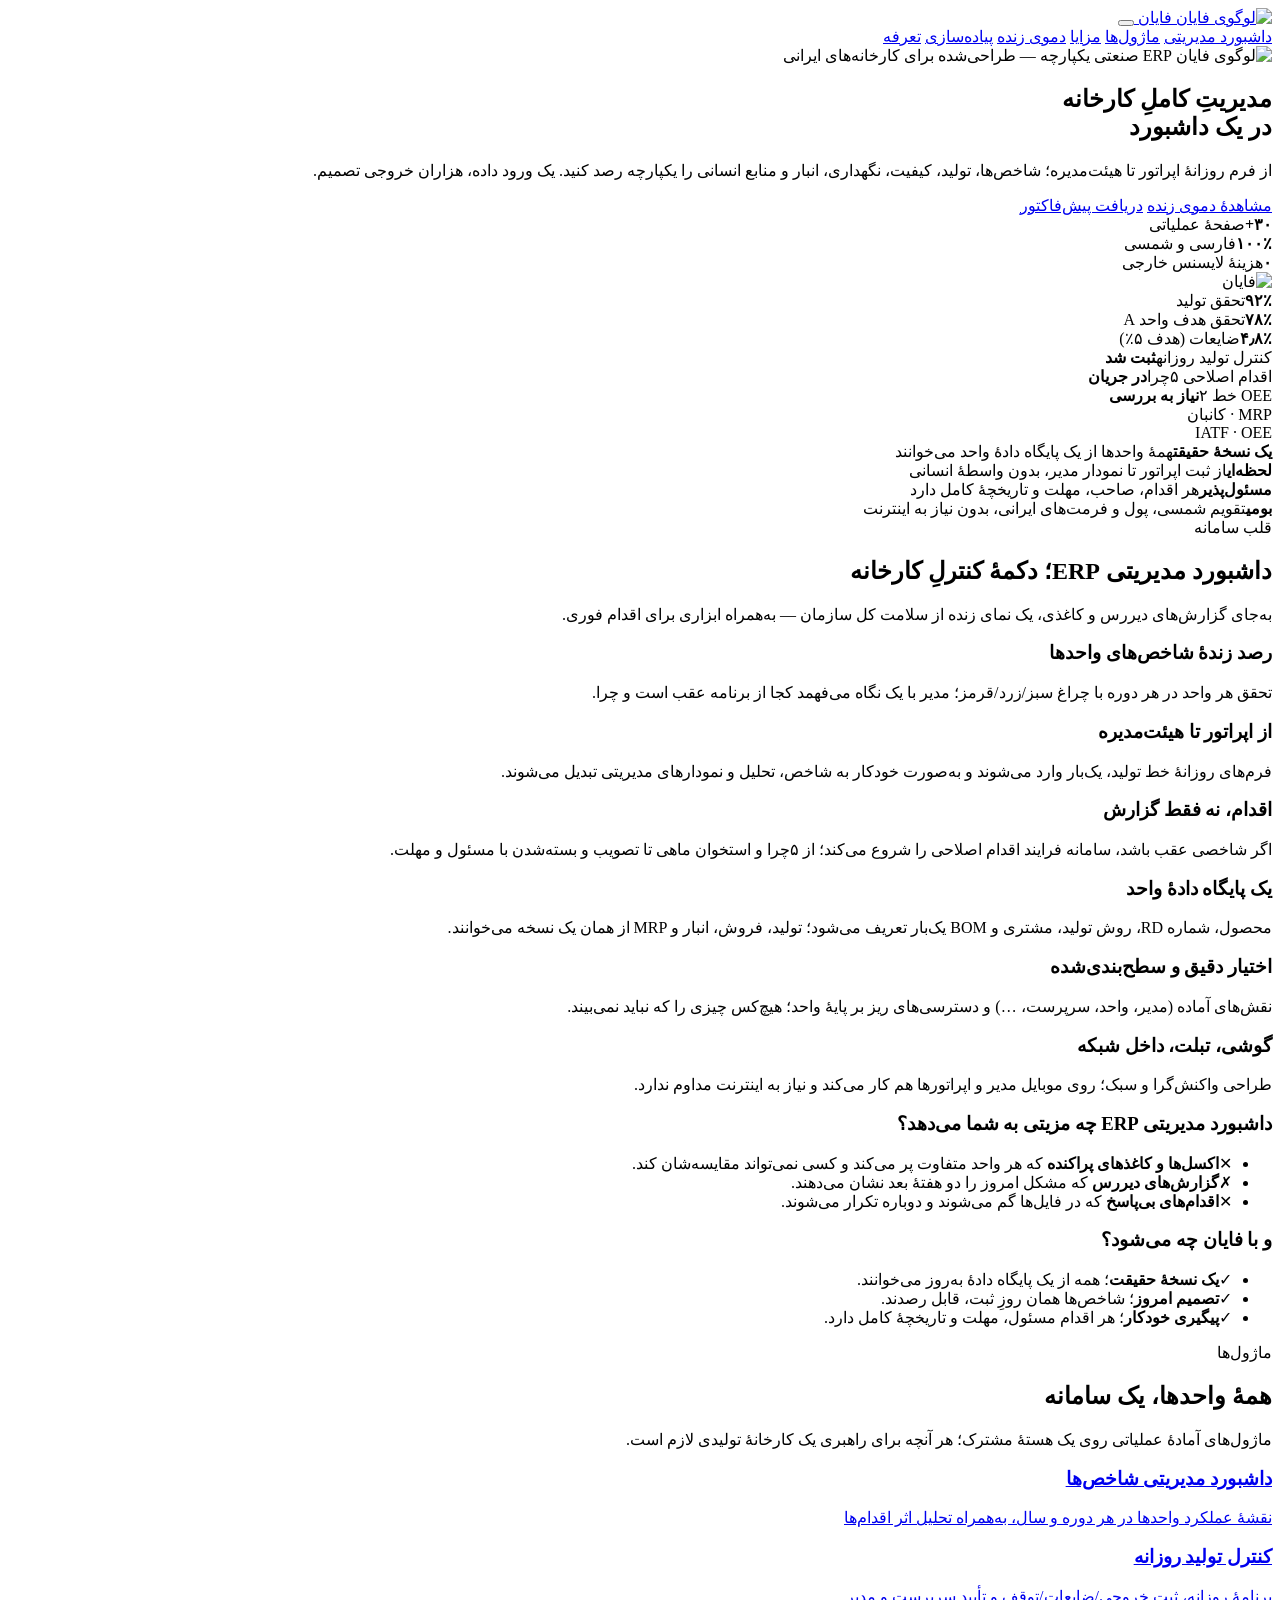
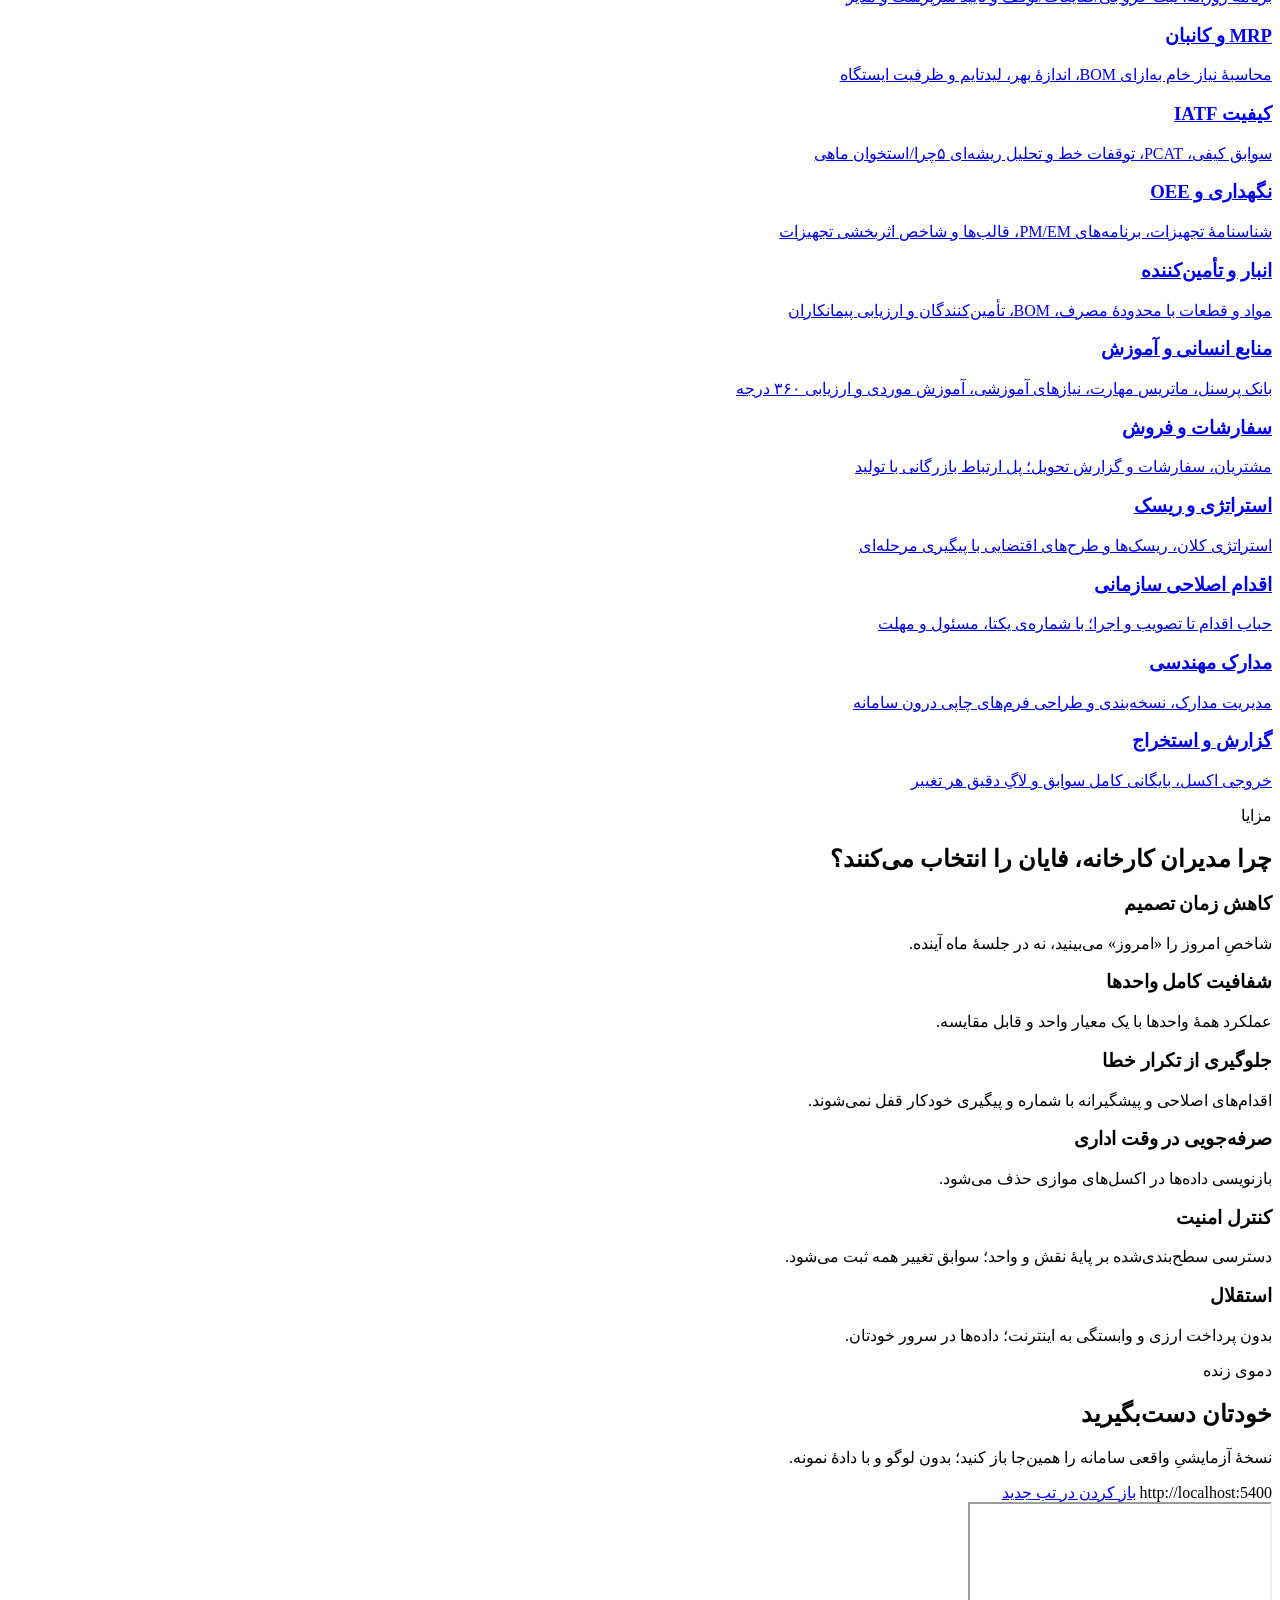
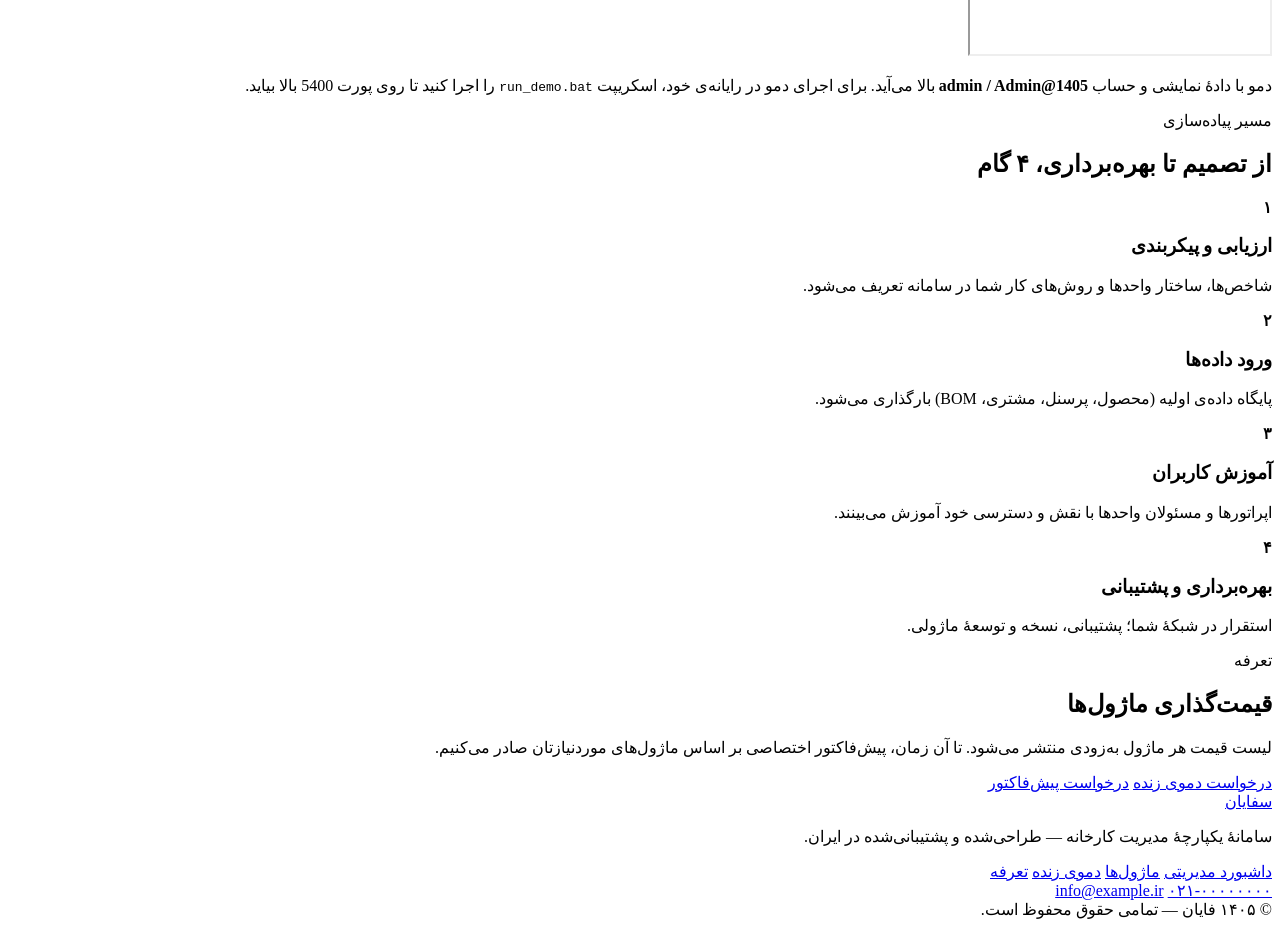
==== index.html @ 50fdbac1 "Fayan ERP marketing site" ====
<!DOCTYPE html>
<html lang="fa" dir="rtl">
<head>
<meta charset="UTF-8">
<meta name="viewport" content="width=device-width, initial-scale=1">
<title>فایان | سامانهٔ یکپارچهٔ مدیریت کارخانه (ERP صنعتی)</title>
<meta name="description" content="سامانهٔ یکپارچه راهبری کارخانه: داشبورد مدیریتی، کنترل تولید، کیفیت IATF، OEE، MRP، انبار، منابع انسانی و اقدام اصلاحی — همه در یک داشبورد.">
<meta property="og:title" content="فایان | ERP صنعتی یکپارچه">
<meta property="og:type" content="website">
<link rel="stylesheet" href="css/style.css">
<link rel="icon" type="image/png" href="logo.png">
</head>
<body>

<!-- ================= NAV ================= -->
<header class="nav" id="nav">
  <div class="container nav-inner">
    <a class="brand" href="#hero">
      <img src="logo.png" class="brand-logo" alt="لوگوی فایان">
      <span class="brand-name">فایان</span>
    </a>
    <button class="nav-burger" id="navBurger" aria-label="منو"><span></span><span></span><span></span></button>
    <nav class="nav-links" id="navLinks">
      <a href="#dashboard">داشبورد مدیریتی</a>
      <a href="#modules">ماژول‌ها</a>
      <a href="#why">مزایا</a>
      <a href="#demo">دموی زنده</a>
      <a href="#steps">پیاده‌سازی</a>
      <a href="#pricing" class="nav-cta">تعرفه</a>
    </nav>
  </div>
</header>

<!-- ================= HERO ================= -->
<section class="hero" id="hero">
  <div class="hero-bg" aria-hidden="true"></div>
  <div class="container hero-grid">
    <div class="hero-copy">
      <img src="logo.png" class="hero-logo" alt="لوگوی فایان">
      <span class="pill"><i class="dot"></i> ERP صنعتی یکپارچه — طراحی‌شده برای کارخانه‌های ایرانی</span>
      <h1>مدیریتِ کاملِ کارخانه<br>در <span class="grad">یک داشبورد</span></h1>
      <p class="hero-sub">
        از فرم روزانهٔ اپراتور تا هیئت‌مدیره؛ شاخص‌ها، تولید، کیفیت، نگهداری، انبار و
        منابع انسانی را یکپارچه رصد کنید. یک ورود داده، هزاران خروجی تصمیم.
      </p>
      <div class="hero-cta">
        <a href="#demo" class="btn btn-primary">مشاهدهٔ دموی زنده</a>
        <a href="#pricing" class="btn btn-ghost">دریافت پیش‌فاکتور</a>
      </div>
      <div class="hero-points">
        <div><b>۳۰+</b><span>صفحهٔ عملیاتی</span></div>
        <div><b>۱۰۰٪</b><span>فارسی و شمسی</span></div>
        <div><b>۰</b><span>هزینهٔ لایسنس خارجی</span></div>
      </div>
    </div>

    <div class="hero-visual" aria-hidden="true">
      <div class="mock">
        <div class="mock-top">
          <span class="mock-top"><img src="logo.png" class="mv-logo" alt="فایان"></span>
          <div class="mock-dots"><i></i><i></i><i></i></div>
        </div>
        <div class="mock-kpis">
          <div class="mk up"><b>۹۲٪</b><span>تحقق تولید</span></div>
          <div class="mk warn"><b>۷۸٪</b><span>تحقق هدف واحد A</span></div>
          <div class="mk up"><b>۴٫۸٪</b><span>ضایعات (هدف ۵٪)</span></div>
        </div>
        <div class="mock-chart">
          <div class="mc-bar h1"></div><div class="mc-bar h2"></div>
          <div class="mc-bar h3"></div><div class="mc-bar h4"></div>
          <div class="mc-bar h5"></div><div class="mc-bar h6"></div>
          <div class="mc-bar h7"></div><div class="mc-line"></div>
        </div>
        <div class="mock-rows">
          <div class="mr"><i class="st ok"></i><span>کنترل تولید روزانه</span><b>ثبت شد</b></div>
          <div class="mr"><i class="st warn"></i><span>اقدام اصلاحی ۵چرا</span><b>در جریان</b></div>
          <div class="mr"><i class="st bad"></i><span>OEE خط ۲</span><b>نیاز به بررسی</b></div>
        </div>
      </div>
      <div class="float-chip f1">MRP · کانبان</div>
      <div class="float-chip f2">IATF · OEE</div>
    </div>
  </div>
</section>

<!-- ================= STATS ================= -->
<section class="stats-band">
  <div class="container stats-grid">
    <div><b>یک نسخهٔ حقیقت</b><span>همهٔ واحدها از یک پایگاه دادهٔ واحد می‌خوانند</span></div>
    <div><b>لحظه‌ای</b><span>از ثبت اپراتور تا نمودار مدیر، بدون واسطهٔ انسانی</span></div>
    <div><b>مسئول‌پذیر</b><span>هر اقدام، صاحب، مهلت و تاریخچهٔ کامل دارد</span></div>
    <div><b>بومی</b><span>تقویم شمسی، پول و فرمت‌های ایرانی، بدون نیاز به اینترنت</span></div>
  </div>
</section>

<!-- ================= ERP DASHBOARD ================= -->
<section class="section" id="dashboard">
  <div class="container">
    <div class="sec-head">
      <span class="kicker">قلب سامانه</span>
      <h2>داشبورد مدیریتی ERP؛ <span class="grad">دکمهٔ کنترلِ کارخانه</span></h2>
      <p class="sec-sub">به‌جای گزارش‌های دیررس و کاغذی، یک نمای زنده از سلامت کل سازمان — به‌همراه ابزاری برای اقدام فوری.</p>
    </div>

    <div class="dash-features">
      <article class="dash-card">
        <div class="dash-ico i1"></div>
        <h3>رصد زندهٔ شاخص‌های واحدها</h3>
        <p>تحقق هر واحد در هر دوره با چراغ سبز/زرد/قرمز؛ مدیر با یک نگاه می‌فهمد کجا از برنامه عقب است و چرا.</p>
      </article>
      <article class="dash-card">
        <div class="dash-ico i2"></div>
        <h3>از اپراتور تا هیئت‌مدیره</h3>
        <p>فرم‌های روزانهٔ خط تولید، یک‌بار وارد می‌شوند و به‌صورت خودکار به شاخص، تحلیل و نمودارهای مدیریتی تبدیل می‌شوند.</p>
      </article>
      <article class="dash-card">
        <div class="dash-ico i3"></div>
        <h3>اقدام، نه فقط گزارش</h3>
        <p>اگر شاخصی عقب باشد، سامانه فرایند اقدام اصلاحی را شروع می‌کند؛ از ۵چرا و استخوان ماهی تا تصویب و بسته‌شدن با مسئول و مهلت.</p>
      </article>
      <article class="dash-card">
        <div class="dash-ico i4"></div>
        <h3>یک پایگاه دادهٔ واحد</h3>
        <p>محصول، شماره RD، روش تولید، مشتری و BOM یک‌بار تعریف می‌شود؛ تولید، فروش، انبار و MRP از همان یک نسخه می‌خوانند.</p>
      </article>
      <article class="dash-card">
        <div class="dash-ico i5"></div>
        <h3>اختیار دقیق و سطح‌بندی‌شده</h3>
        <p>نقش‌های آماده (مدیر، واحد، سرپرست، …) و دسترسی‌های ریز بر پایهٔ واحد؛ هیچ‌کس چیزی را که نباید نمی‌بیند.</p>
      </article>
      <article class="dash-card">
        <div class="dash-ico i6"></div>
        <h3>گوشی، تبلت، داخل شبکه</h3>
        <p>طراحی واکنش‌گرا و سبک؛ روی موبایل مدیر و اپراتورها هم کار می‌کند و نیاز به اینترنت مداوم ندارد.</p>
      </article>
    </div>

    <div class="benefit-banner">
      <div class="bb-copy">
        <h3>داشبورد مدیریتی ERP چه مزیتی به شما می‌دهد؟</h3>
        <ul>
          <li><span>✕</span><b>اکسل‌ها و کاغذهای پراکنده</b> که هر واحد متفاوت پر می‌کند و کسی نمی‌تواند مقایسه‌شان کند.</li>
          <li><span>✗</span><b>گزارش‌های دیررس</b> که مشکل امروز را دو هفتهٔ بعد نشان می‌دهند.</li>
          <li><span>✕</span><b>اقدام‌های بی‌پاسخ</b> که در فایل‌ها گم می‌شوند و دوباره تکرار می‌شوند.</li>
        </ul>
      </div>
      <div class="bb-copy">
        <h3>و با فایان چه می‌شود؟</h3>
        <ul class="good">
          <li><span>✓</span><b>یک نسخهٔ حقیقت</b>؛ همه از یک پایگاه دادهٔ به‌روز می‌خوانند.</li>
          <li><span>✓</span><b>تصمیم امروز</b>؛ شاخص‌ها همان روزِ ثبت، قابل رصدند.</li>
          <li><span>✓</span><b>پیگیری خودکار</b>؛ هر اقدام مسئول، مهلت و تاریخچهٔ کامل دارد.</li>
        </ul>
      </div>
    </div>
  </div>
</section>

<!-- ================= MODULES ================= -->
<section class="section alt" id="modules">
  <div class="container">
    <div class="sec-head">
      <span class="kicker">ماژول‌ها</span>
      <h2>همهٔ واحدها، <span class="grad">یک سامانه</span></h2>
      <p class="sec-sub">ماژول‌های آمادهٔ عملیاتی روی یک هستهٔ مشترک؛ هر آنچه برای راهبری یک کارخانهٔ تولیدی لازم است.</p>
    </div>
    <div class="modules-grid">
      <a class="mod" href="#demo"><span class="mod-i m1"></span><h3>داشبورد مدیریتی شاخص‌ها</h3><p>نقشهٔ عملکرد واحدها در هر دوره و سال، به‌همراه تحلیل اثر اقدام‌ها</p></a>
      <a class="mod" href="#demo"><span class="mod-i m2"></span><h3>کنترل تولید روزانه</h3><p>برنامهٔ روزانه، ثبت خروجی/ضایعات/توقف و تأیید سرپرست و مدیر</p></a>
      <a class="mod" href="#demo"><span class="mod-i m3"></span><h3>MRP و کانبان</h3><p>محاسبهٔ نیاز خام به‌ازای BOM، اندازهٔ بهر، لیدتایم و ظرفیت ایستگاه</p></a>
      <a class="mod" href="#demo"><span class="mod-i m4"></span><h3>کیفیت IATF</h3><p>سوابق کیفی، PCAT، توقفات خط و تحلیل ریشه‌ای ۵چرا/استخوان ماهی</p></a>
      <a class="mod" href="#demo"><span class="mod-i m5"></span><h3>نگهداری و OEE</h3><p>شناسنامهٔ تجهیزات، برنامه‌های PM/EM، قالب‌ها و شاخص اثربخشی تجهیزات</p></a>
      <a class="mod" href="#demo"><span class="mod-i m6"></span><h3>انبار و تأمین‌کننده</h3><p>مواد و قطعات با محدودهٔ مصرف، BOM، تأمین‌کنندگان و ارزیابی پیمانکاران</p></a>
      <a class="mod" href="#demo"><span class="mod-i m7"></span><h3>منابع انسانی و آموزش</h3><p>بانک پرسنل، ماتریس مهارت، نیازهای آموزشی، آموزش موردی و ارزیابی ۳۶۰ درجه</p></a>
      <a class="mod" href="#demo"><span class="mod-i m8"></span><h3>سفارشات و فروش</h3><p>مشتریان، سفارشات و گزارش تحویل؛ پل ارتباط بازرگانی با تولید</p></a>
      <a class="mod" href="#demo"><span class="mod-i m9"></span><h3>استراتژی و ریسک</h3><p>استراتژی کلان، ریسک‌ها و طرح‌های اقتضایی با پیگیری مرحله‌ای</p></a>
      <a class="mod" href="#demo"><span class="mod-i m10"></span><h3>اقدام اصلاحی سازمانی</h3><p>حباب اقدام تا تصویب و اجرا؛ با شماره‌ی یکتا، مسئول و مهلت</p></a>
      <a class="mod" href="#demo"><span class="mod-i m11"></span><h3>مدارک مهندسی</h3><p>مدیریت مدارک، نسخه‌بندی و طراحی فرم‌های چاپی درون سامانه</p></a>
      <a class="mod" href="#demo"><span class="mod-i m12"></span><h3>گزارش و استخراج</h3><p>خروجی اکسل، بایگانی کامل سوابق و لاگِ دقیق هر تغییر</p></a>
    </div>
  </div>
</section>

<!-- ================= WHY ================= -->
<section class="section" id="why">
  <div class="container">
    <div class="sec-head">
      <span class="kicker">مزایا</span>
      <h2>چرا مدیران کارخانه، <span class="grad">فایان</span> را انتخاب می‌کنند؟</h2>
    </div>
    <div class="why-grid">
      <div class="why-card"><h3>کاهش زمان تصمیم</h3><p>شاخصِ امروز را «امروز» می‌بینید، نه در جلسهٔ ماه آینده.</p></div>
      <div class="why-card"><h3>شفافیت کامل واحدها</h3><p>عملکرد همهٔ واحدها با یک معیار واحد و قابل مقایسه.</p></div>
      <div class="why-card"><h3>جلوگیری از تکرار خطا</h3><p>اقدام‌های اصلاحی و پیشگیرانه با شماره و پیگیری خودکار قفل نمی‌شوند.</p></div>
      <div class="why-card"><h3>صرفه‌جویی در وقت اداری</h3><p>بازنویسی داده‌ها در اکسل‌های موازی حذف می‌شود.</p></div>
      <div class="why-card"><h3>کنترل امنیت</h3><p>دسترسی سطح‌بندی‌شده بر پایهٔ نقش و واحد؛ سوابق تغییر همه ثبت می‌شود.</p></div>
      <div class="why-card"><h3>استقلال</h3><p>بدون پرداخت ارزی و وابستگی به اینترنت؛ داده‌ها در سرور خودتان.</p></div>
    </div>
  </div>
</section>

<!-- ================= LIVE DEMO ================= -->
<section class="section alt demo-sec" id="demo">
  <div class="container">
    <div class="sec-head">
      <span class="kicker">دموی زنده</span>
      <h2>خودتان <span class="grad">دست‌بگیرید</span></h2>
      <p class="sec-sub">نسخهٔ آزمایشیِ واقعی سامانه را همین‌جا باز کنید؛ بدون لوگو و با دادهٔ نمونه.</p>
    </div>
    <div class="demo-frame">
      <div class="demo-bar">
        <i></i><i></i><i></i>
        <span class="demo-url" id="demoUrl">http://localhost:5400</span>
        <a class="btn btn-primary btn-sm" href="#demo" id="demoOpen" target="_blank" rel="noopener">باز کردن در تب جدید</a>
      </div>
      <iframe id="demoIframe" src="" title="دموی زنده فایان"></iframe>
    </div>
    <div class="demo-unavailable" id="demoUnavailable" hidden>
      <div class="du-card">
        <strong>دموی زنده در نسخهٔ عمومی سایت</strong>
        <p>نسخهٔ آزمایشیِ سامانه را به‌صورت حضوری یا با درخواست پیوسته ارائه می‌دهیم.</p>
        <a class="btn btn-primary" href="mailto:info@example.ir?subject=درخواست دموی زنده فایان ERP">درخواست نسخهٔ آزمایشی</a>
      </div>
    </div>
    <div class="demo-note" id="demoNote">
      <p>دمو با دادهٔ نمایشی و حساب <b>admin / Admin@1405</b> بالا می‌آید. برای اجرای دمو در رایانه‌ی خود،
      اسکریپت <code>run_demo.bat</code> را اجرا کنید تا روی پورت 5400 بالا بیاید.</p>
    </div>
  </div>
</section>

<!-- ================= STEPS ================= -->
<section class="section" id="steps">
  <div class="container">
    <div class="sec-head">
      <span class="kicker">مسیر پیاده‌سازی</span>
      <h2>از تصمیم تا بهره‌برداری، <span class="grad">۴ گام</span></h2>
    </div>
    <div class="steps-grid">
      <div class="step"><b>۱</b><h3>ارزیابی و پیکربندی</h3><p>شاخص‌ها، ساختار واحدها و روش‌های کار شما در سامانه تعریف می‌شود.</p></div>
      <div class="step"><b>۲</b><h3>ورود داده‌ها</h3><p>پایگاه داده‌ی اولیه (محصول، پرسنل، مشتری، BOM) بارگذاری می‌شود.</p></div>
      <div class="step"><b>۳</b><h3>آموزش کاربران</h3><p>اپراتورها و مسئولان واحدها با نقش و دسترسی خود آموزش می‌بینند.</p></div>
      <div class="step"><b>۴</b><h3>بهره‌برداری و پشتیبانی</h3><p>استقرار در شبکهٔ شما؛ پشتیبانی، نسخه و توسعهٔ ماژولی.</p></div>
    </div>
  </div>
</section>

<!-- ================= PRICING TEASER ================= -->
<section class="section alt pricing-sec" id="pricing">
  <div class="container pricing-card">
    <span class="pill">تعرفه</span>
    <h2>قیمت‌گذاری ماژول‌ها</h2>
    <p>لیست قیمت هر ماژول به‌زودی منتشر می‌شود. تا آن زمان، پیش‌فاکتور اختصاصی بر اساس ماژول‌های موردنیازتان صادر می‌کنیم.</p>
    <div class="price-btn-row">
      <a class="btn btn-primary" href="#demo">درخواست دموی زنده</a>
      <a class="btn btn-ghost" href="mailto:info@example.ir?subject=پیش‌فاکتور فایان ERP">درخواست پیش‌فاکتور</a>
    </div>
  </div>
</section>

<!-- ================= FOOTER ================= -->
<footer class="footer">
  <div class="container footer-inner">
    <div>
      <a class="brand" href="#hero"><span class="brand-mark">س</span><span class="brand-name">فایان</span></a>
      <p class="footer-sub">سامانهٔ یکپارچهٔ مدیریت کارخانه — طراحی‌شده و پشتیبانی‌شده در ایران.</p>
    </div>
    <div class="footer-links">
      <a href="#dashboard">داشبورد مدیریتی</a>
      <a href="#modules">ماژول‌ها</a>
      <a href="#demo">دموی زنده</a>
      <a href="#pricing">تعرفه</a>
    </div>
    <div class="footer-links">
      <a href="mailto:info@example.ir">info@example.ir</a>
      <a href="tel:+982100000000">۰۲۱-۰۰۰۰۰۰۰۰</a>
    </div>
  </div>
  <div class="container footer-bar">© ۱۴۰۵ فایان — تمامی حقوق محفوظ است.</div>
</footer>

<script src="js/main.js"></script>
</body>
</html>
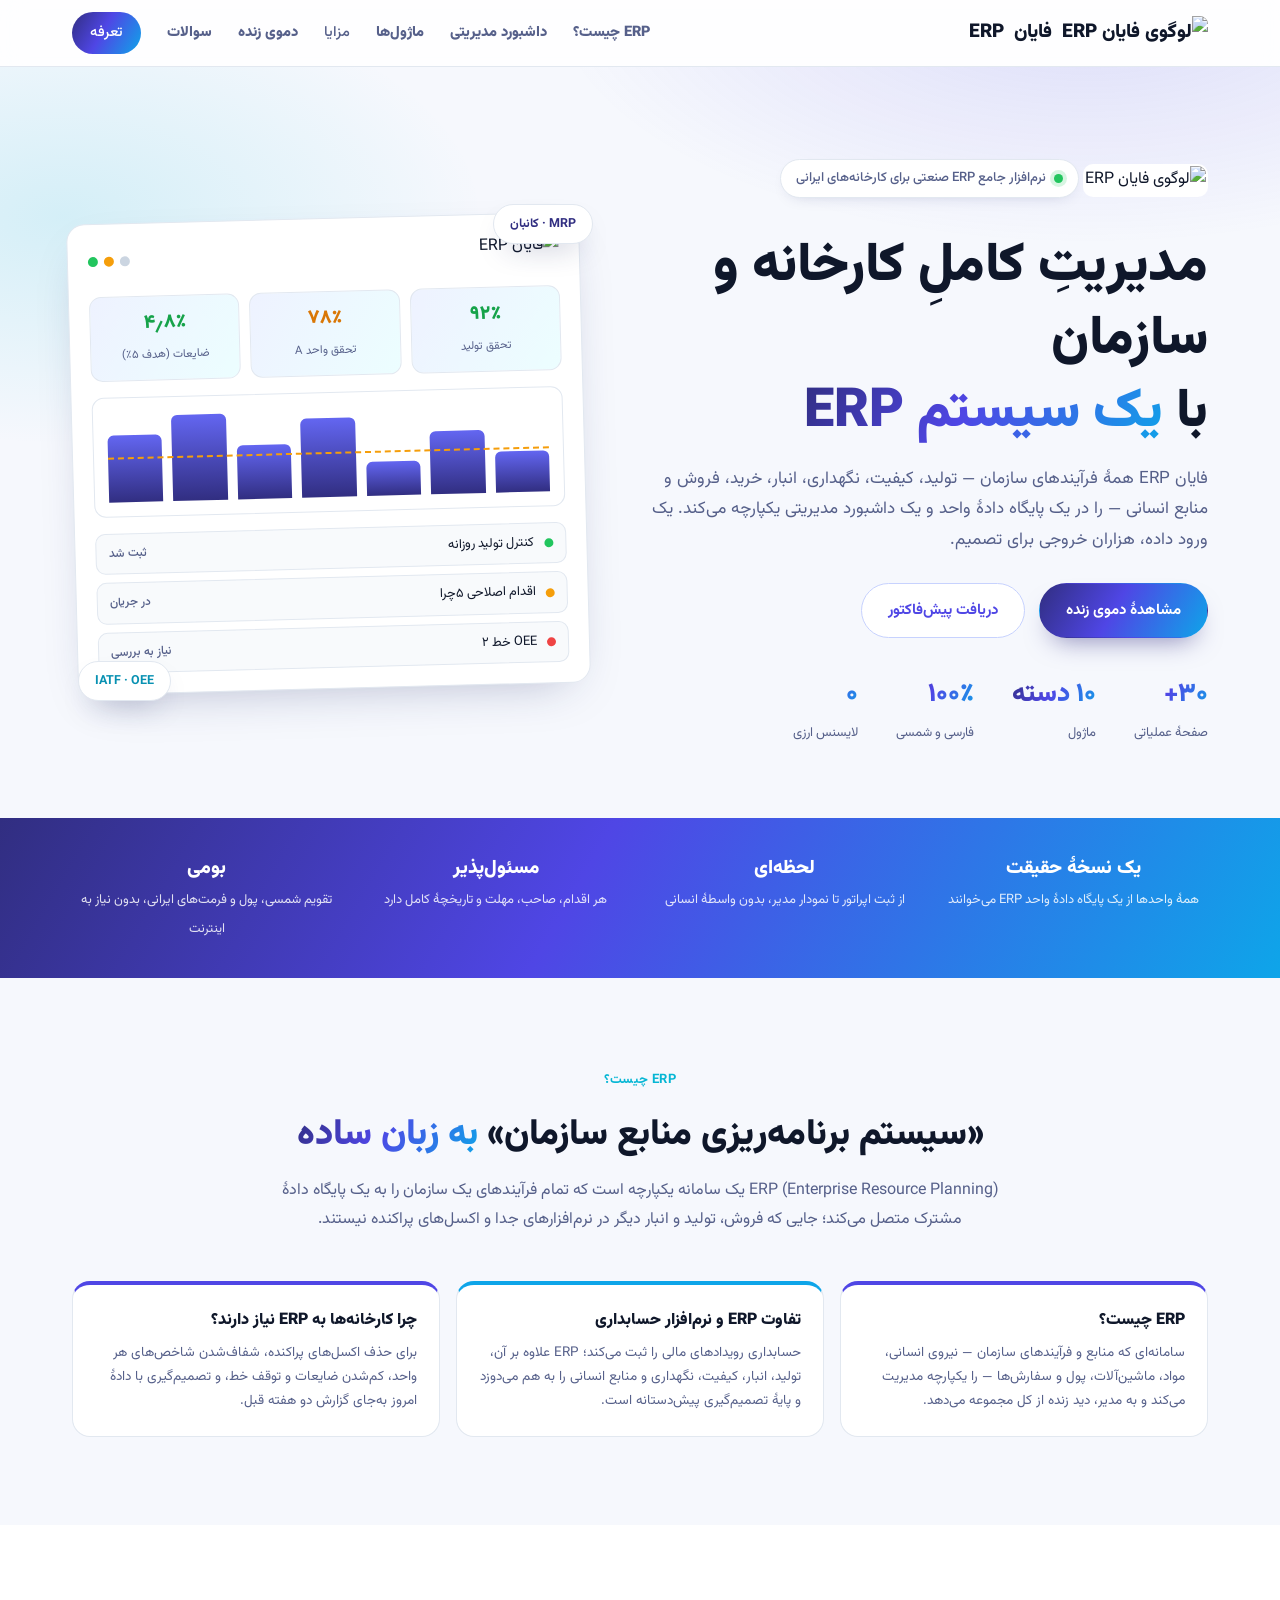
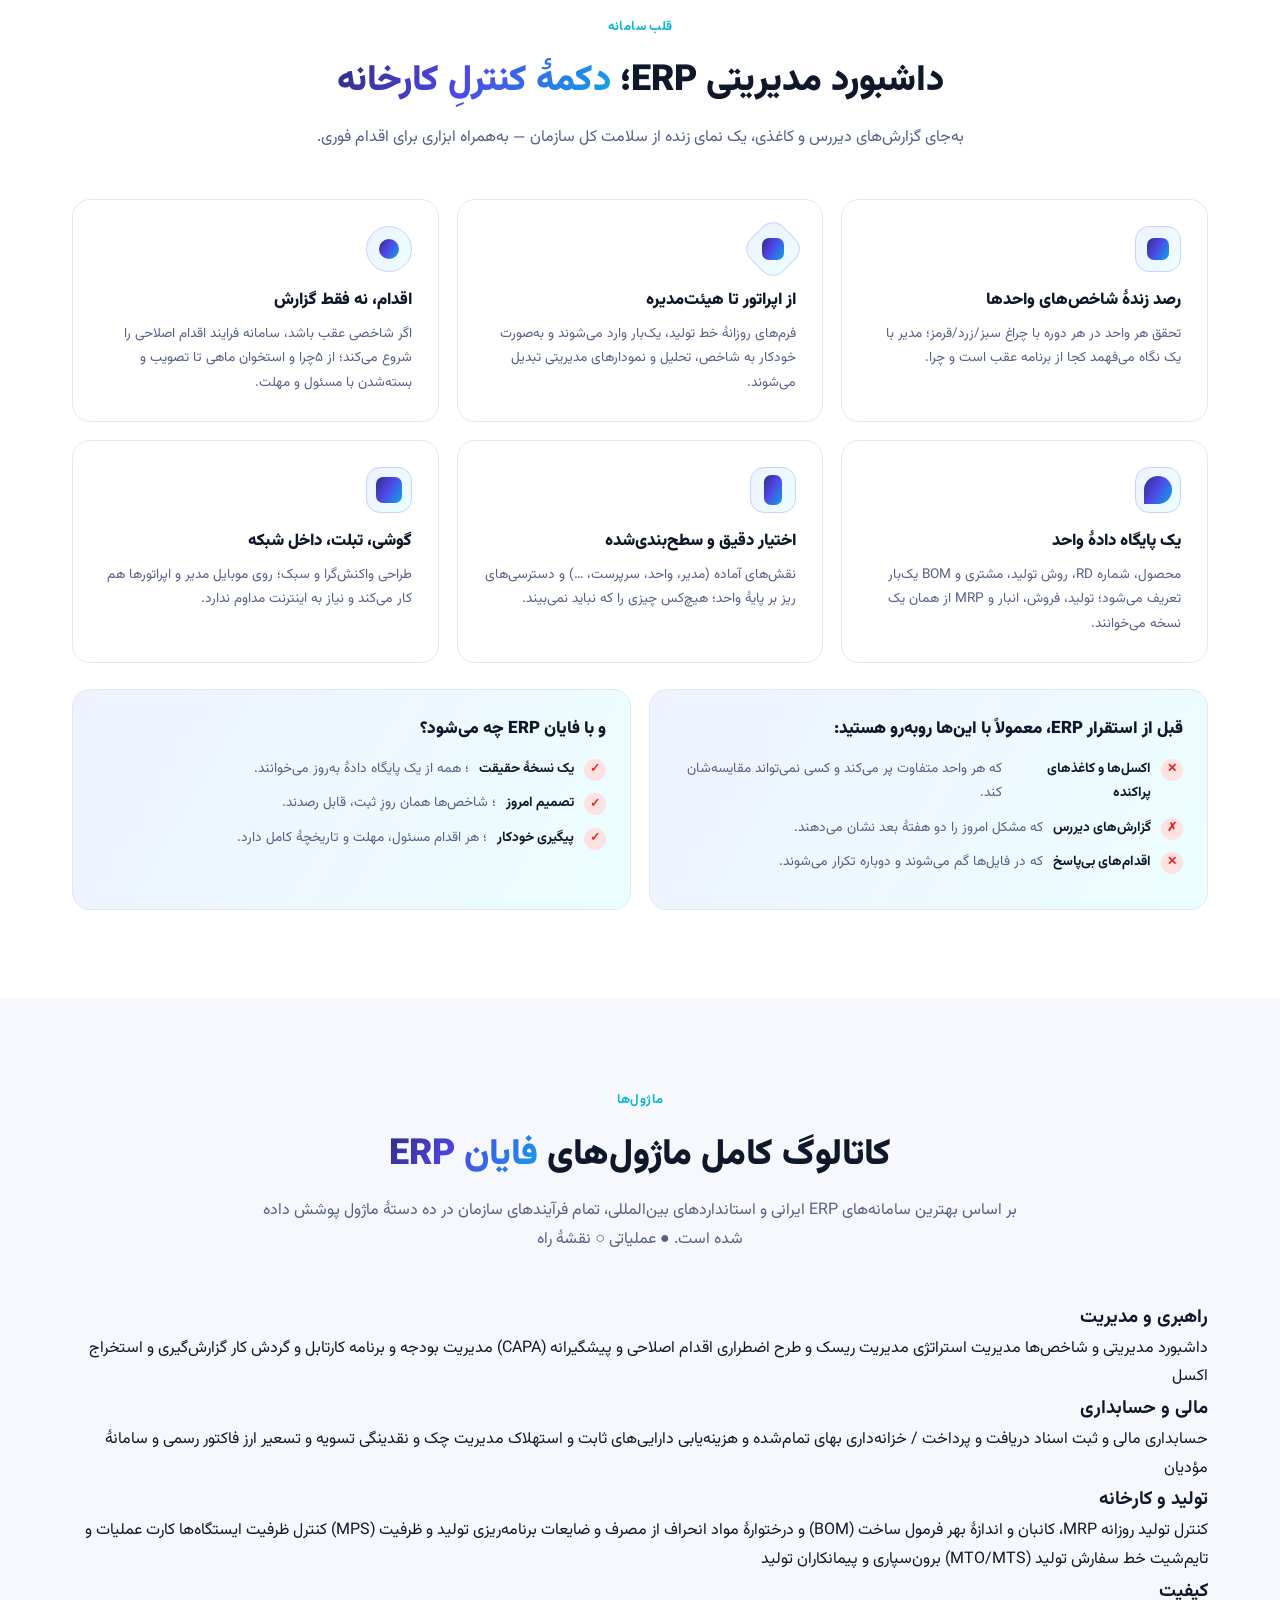
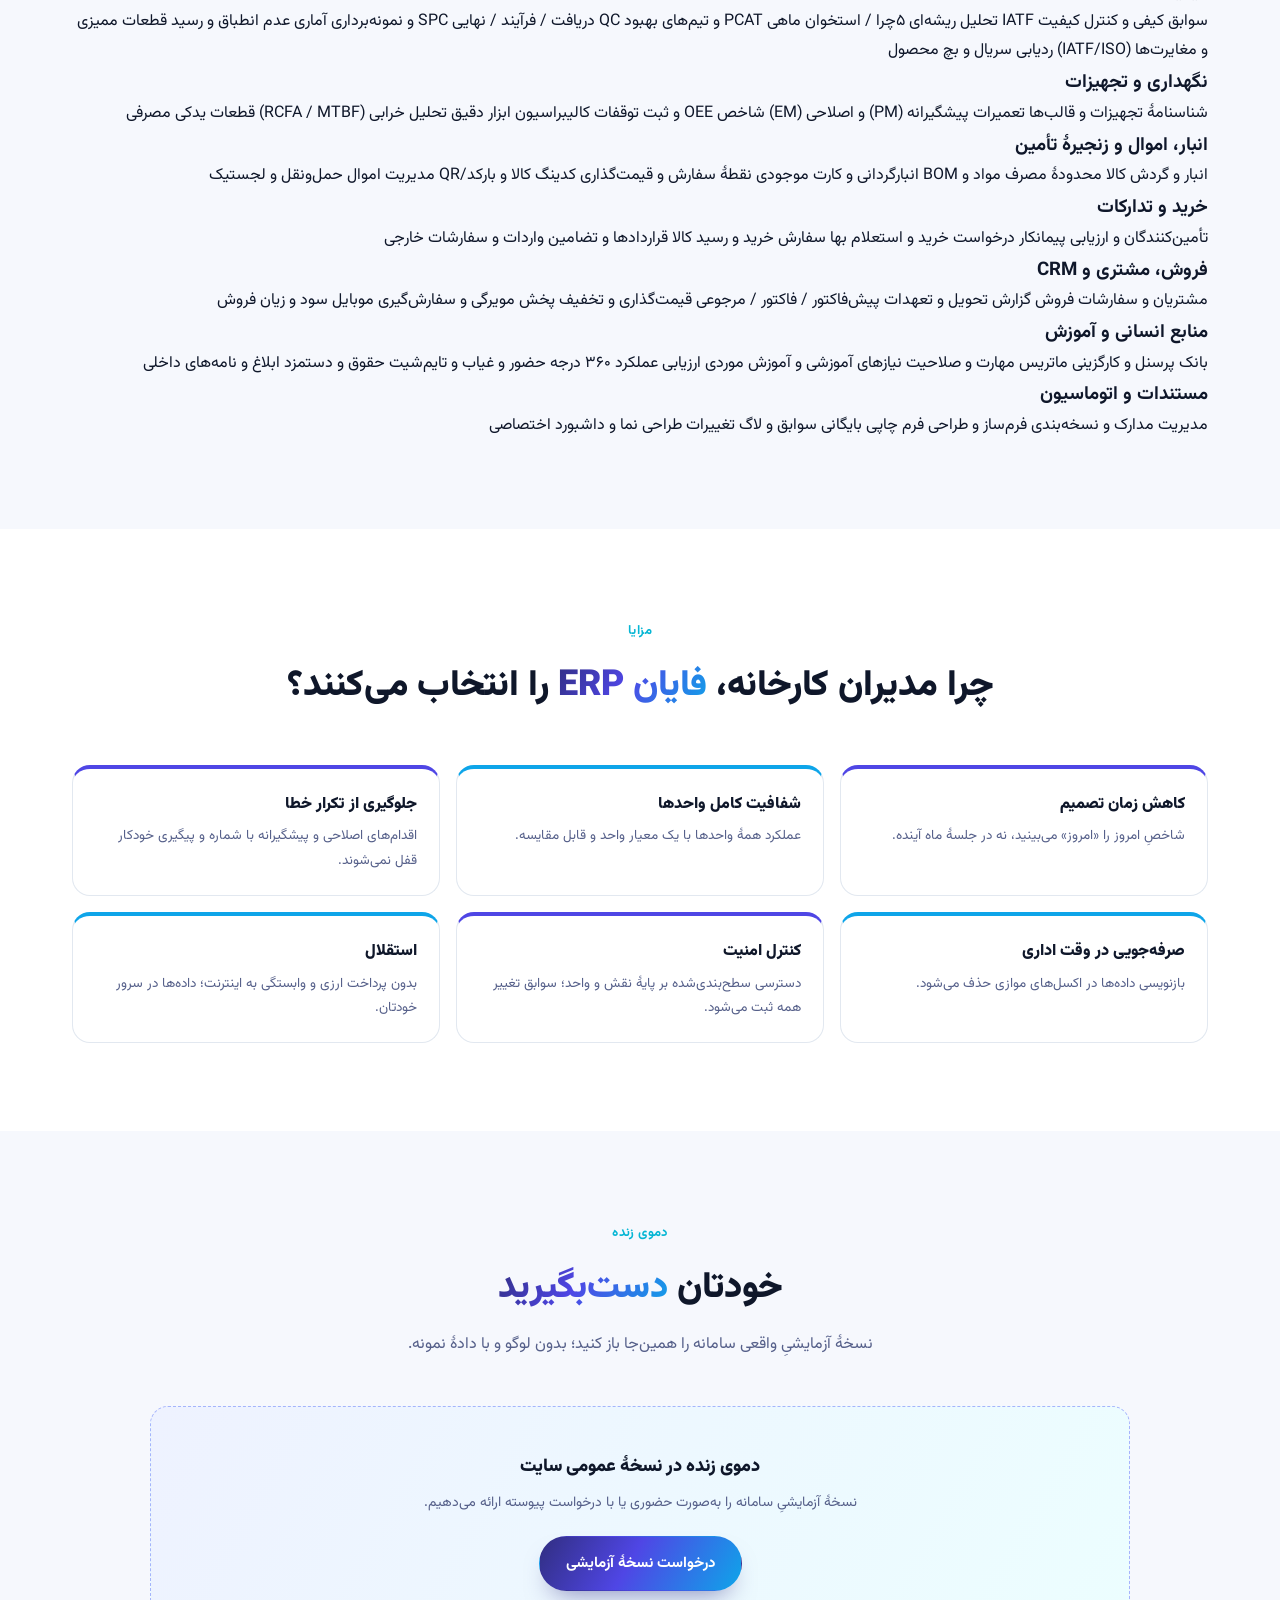
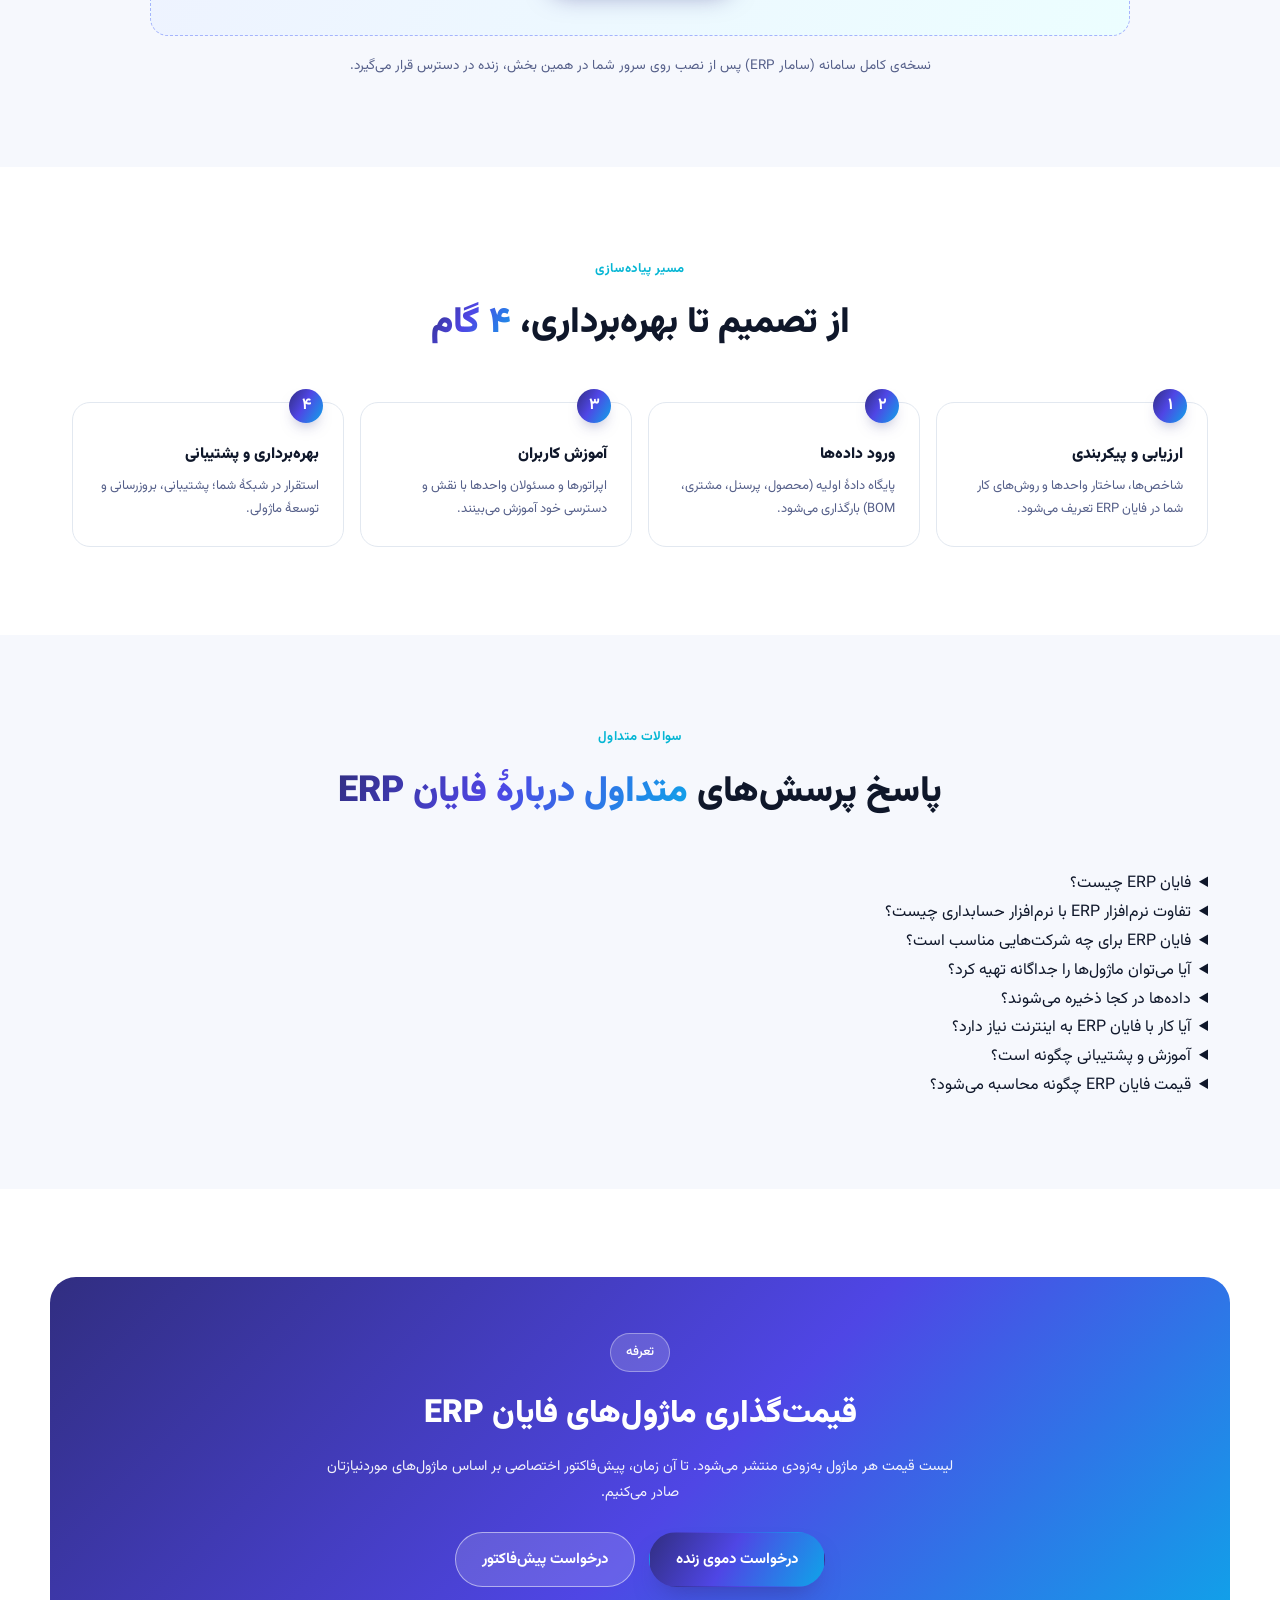
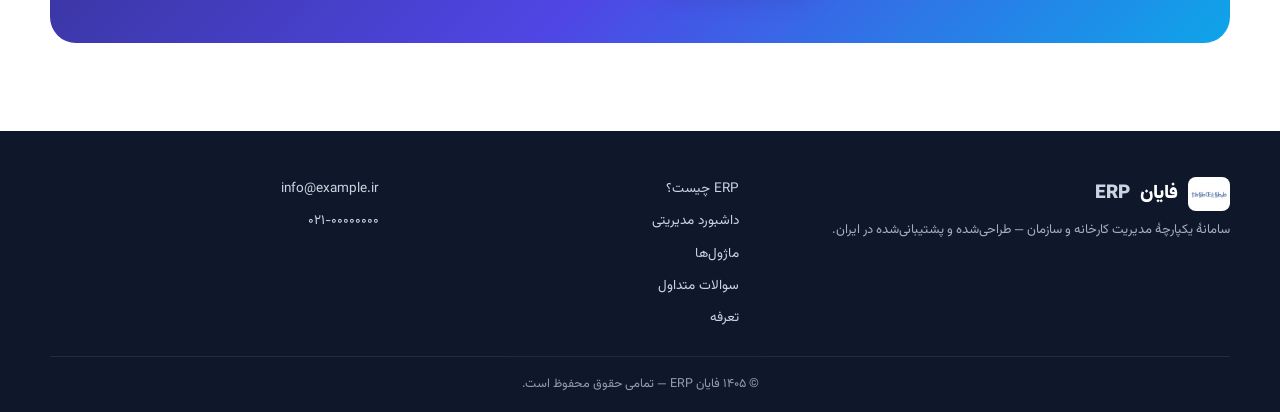
==== commit 07fbd9cc: "Fayan ERP marketing site - full rebrand + modules + SEO" ====
--- a/index.html
+++ b/index.html
@@ -3,12 +3,103 @@
 <head>
 <meta charset="UTF-8">
 <meta name="viewport" content="width=device-width, initial-scale=1">
-<title>فایان | سامانهٔ یکپارچهٔ مدیریت کارخانه (ERP صنعتی)</title>
-<meta name="description" content="سامانهٔ یکپارچه راهبری کارخانه: داشبورد مدیریتی، کنترل تولید، کیفیت IATF، OEE، MRP، انبار، منابع انسانی و اقدام اصلاحی — همه در یک داشبورد.">
-<meta property="og:title" content="فایان | ERP صنعتی یکپارچه">
+<title>فایان ERP | نرم‌افزار جامع مدیریت کارخانه و سازمان | سیستم یکپارچه ERP صنعتی</title>
+<meta name="description" content="فایان ERP؛ سامانه یکپارچه راهبری کارخانه و سازمان: داشبورد مدیریتی و شاخص‌ها، برنامه‌ریزی تولید و MRP، کنترل تولید روزانه، کیفیت IATF، نگهداری و OEE، انبار، خرید و فروش، منابع انسانی و اقدام اصلاحی — همه در یک سیستم. نسخه آزمایشی رایگان.">
+<meta name="keywords" content="فایان ERP, نرم افزار ERP, سیستم ERP, ERP صنعتی, ERP تولیدی, نرم افزار مدیریت کارخانه, سامانه برنامه ریزی منابع سازمان, MRP, کنترل تولید, داشبورد مدیریتی">
+<meta name="robots" content="index, follow">
+<meta name="author" content="فایان">
+<link rel="canonical" href="https://ashkanghanian-ux.github.io/fayan-erp/">
 <meta property="og:type" content="website">
+<meta property="og:site_name" content="فایان ERP">
+<meta property="og:title" content="فایان ERP | نرم‌افزار جامع مدیریت کارخانه و سازمان">
+<meta property="og:description" content="سامانه یکپارچه ERP صنعتی برای کارخانه‌ها و سازمان‌های ایرانی؛ تولید، کیفیت، نگهداری، انبار، فروش، منابع انسانی و اقدام اصلاحی در یک داشبورد.">
+<meta property="og:url" content="https://ashkanghanian-ux.github.io/fayan-erp/">
+<meta property="og:image" content="https://ashkanghanian-ux.github.io/fayan-erp/logo.png">
+<meta property="og:locale" content="fa_IR">
+<meta name="twitter:card" content="summary">
+<meta name="twitter:title" content="فایان ERP | نرم‌افزار جامع مدیریت کارخانه">
+<meta name="twitter:description" content="سیستم یکپارچه ERP صنعتی برای کارخانه‌های ایرانی — تولید، کیفیت، نگهداری، انبار، فروش و منابع انسانی در یک داشبورد.">
+<meta name="twitter:image" content="https://ashkanghanian-ux.github.io/fayan-erp/logo.png">
 <link rel="stylesheet" href="css/style.css">
+<link rel="icon" type="image/svg+xml" href="mark.svg">
 <link rel="icon" type="image/png" href="logo.png">
+<script type="application/ld+json">
+{
+  "@context": "https://schema.org",
+  "@graph": [
+    {
+      "@type": "SoftwareApplication",
+      "name": "فایان ERP",
+      "alternateName": "Fayan ERP",
+      "applicationCategory": "BusinessApplication",
+      "operatingSystem": "Windows, Linux",
+      "inLanguage": "fa",
+      "description": "سامانه یکپارچه راهبری کارخانه و سازمان: داشبورد مدیریتی شاخص‌ها، کنترل تولید روزانه، MRP و کانبان، کیفیت IATF، نگهداری و OEE، انبار، خرید، فروش و منابع انسانی.",
+      "url": "https://ashkanghanian-ux.github.io/fayan-erp/",
+      "publisher": {
+        "@type": "Organization",
+        "name": "فایان",
+        "logo": "https://ashkanghanian-ux.github.io/fayan-erp/logo.png"
+      },
+      "offers": {
+        "@type": "Offer",
+        "priceCurrency": "IRR",
+        "description": "قیمت‌گذاری ماژولار؛ پیش‌فاکتور بر اساس ماژول‌های موردنیاز."
+      }
+    },
+    {
+      "@type": "WebSite",
+      "name": "فایان ERP",
+      "url": "https://ashkanghanian-ux.github.io/fayan-erp/"
+    },
+    {
+      "@type": "FAQPage",
+      "mainEntity": [
+        {
+          "@type": "Question",
+          "name": "فایان ERP چیست؟",
+          "acceptedAnswer": { "@type": "Answer", "text": "فایان ERP یک سامانه یکپارچه مدیریت منابع سازمان (Enterprise Resource Planning) برای کارخانه‌ها و سازمان‌های ایرانی است که تولید، کیفیت، نگهداری، انبار، خرید، فروش، منابع انسانی و اقدامات اصلاحی را در یک پایگاه داده‌ی واحد و یک داشبورد مدیریتی یکپارچه می‌کند." }
+        },
+        {
+          "@type": "Question",
+          "name": "تفاوت نرم‌افزار ERP با نرم‌افزار حسابداری چیست؟",
+          "acceptedAnswer": { "@type": "Answer", "text": "نرم‌افزار حسابداری فقط رویدادهای مالی را ثبت می‌کند؛ اما ERP علاوه بر مالی، تمام فرآیندهای سازمان (تولید، انبار، فروش، کیفیت، نگهداری و منابع انسانی) را یکپارچه کرده و به مدیر، تصویر لحظه‌ای و شاخص‌های تصمیم‌گیری می‌دهد." }
+        },
+        {
+          "@type": "Question",
+          "name": "فایان ERP برای چه شرکت‌هایی مناسب است؟",
+          "acceptedAnswer": { "@type": "Answer", "text": "فایان ERP برای کارخانه‌های تولیدی، شرکت‌های صنعتی، بازرگانی، خدماتی و پیمانکاری طراحی شده است و با معماری ماژولار، از سازمان‌های کوچک تا هلدینگ‌ها قابل پیاده‌سازی است." }
+        },
+        {
+          "@type": "Question",
+          "name": "آیا می‌توان ماژول‌ها را جداگانه تهیه کرد؟",
+          "acceptedAnswer": { "@type": "Answer", "text": "بله، معماری فایان ERP ماژولار است؛ فقط ماژول‌های موردنیاز را تهیه می‌کنید و بعداً بدون اختلال، ماژول دیگری اضافه می‌شود." }
+        },
+        {
+          "@type": "Question",
+          "name": "داده‌ها در کجا ذخیره می‌شوند؟",
+          "acceptedAnswer": { "@type": "Answer", "text": "فایان ERP روی سرور خود سازمان نصب می‌شود؛ بنابراین تمام داده‌ها در اختیار شماست، بدون وابستگی به اینترنت یا پرداخت ارزی." }
+        },
+        {
+          "@type": "Question",
+          "name": "آیا برای کار با فایان ERP به اینترنت نیاز است؟",
+          "acceptedAnswer": { "@type": "Answer", "text": "خیر. سامانه روی شبکه داخلی سازمان اجرا می‌شود و در صورت نیاز، نسخه وب یا دسترسی از راه دور نیز قابل تنظیم است." }
+        },
+        {
+          "@type": "Question",
+          "name": "آموزش و پشتیبانی چگونه است؟",
+          "acceptedAnswer": { "@type": "Answer", "text": "پس از استقرار، کاربران هر واحد با نقش و سطح دسترسی خود آموزش می‌بینند و خدمات پشتیبانی، بروزرسانی و توسعه ماژولی ارائه می‌شود." }
+        },
+        {
+          "@type": "Question",
+          "name": "قیمت فایان ERP چگونه محاسبه می‌شود؟",
+          "acceptedAnswer": { "@type": "Answer", "text": "قیمت‌گذاری ماژولار است؛ لیست قیمت هر ماژول به‌زودی منتشر می‌شود و پیش‌فاکتور اختصاصی بر اساس ماژول‌های انتخابی صادر می‌شود." }
+        }
+      ]
+    }
+  ]
+}
+</script>
 </head>
 <body>
 
@@ -16,16 +107,17 @@
 <header class="nav" id="nav">
   <div class="container nav-inner">
     <a class="brand" href="#hero">
-      <img src="logo.png" class="brand-logo" alt="لوگوی فایان">
-      <span class="brand-name">فایان</span>
+      <img src="mark.svg" class="brand-logo" alt="لوگوی فایان ERP">
+      <span class="brand-name">فایان</span><span class="brand-suf">ERP</span>
     </a>
     <button class="nav-burger" id="navBurger" aria-label="منو"><span></span><span></span><span></span></button>
     <nav class="nav-links" id="navLinks">
+      <a href="#about">ERP چیست؟</a>
       <a href="#dashboard">داشبورد مدیریتی</a>
       <a href="#modules">ماژول‌ها</a>
       <a href="#why">مزایا</a>
       <a href="#demo">دموی زنده</a>
-      <a href="#steps">پیاده‌سازی</a>
+      <a href="#faq">سوالات</a>
       <a href="#pricing" class="nav-cta">تعرفه</a>
     </nav>
   </div>
@@ -36,12 +128,13 @@
   <div class="hero-bg" aria-hidden="true"></div>
   <div class="container hero-grid">
     <div class="hero-copy">
-      <img src="logo.png" class="hero-logo" alt="لوگوی فایان">
-      <span class="pill"><i class="dot"></i> ERP صنعتی یکپارچه — طراحی‌شده برای کارخانه‌های ایرانی</span>
-      <h1>مدیریتِ کاملِ کارخانه<br>در <span class="grad">یک داشبورد</span></h1>
+      <img src="mark.svg" class="hero-logo" alt="لوگوی فایان ERP">
+      <span class="pill"><i class="dot"></i> نرم‌افزار جامع ERP صنعتی برای کارخانه‌های ایرانی</span>
+      <h1>مدیریتِ کاملِ کارخانه و سازمان<br>با <span class="grad">یک سیستم ERP</span></h1>
       <p class="hero-sub">
-        از فرم روزانهٔ اپراتور تا هیئت‌مدیره؛ شاخص‌ها، تولید، کیفیت، نگهداری، انبار و
-        منابع انسانی را یکپارچه رصد کنید. یک ورود داده، هزاران خروجی تصمیم.
+        فایان ERP همهٔ فرآیندهای سازمان — تولید، کیفیت، نگهداری، انبار، خرید، فروش و منابع انسانی —
+        را در یک پایگاه دادهٔ واحد و یک داشبورد مدیریتی یکپارچه می‌کند.
+        یک ورود داده، هزاران خروجی برای تصمیم.
       </p>
       <div class="hero-cta">
         <a href="#demo" class="btn btn-primary">مشاهدهٔ دموی زنده</a>
@@ -49,20 +142,21 @@
       </div>
       <div class="hero-points">
         <div><b>۳۰+</b><span>صفحهٔ عملیاتی</span></div>
+        <div><b>۱۰ دسته</b><span>ماژول</span></div>
         <div><b>۱۰۰٪</b><span>فارسی و شمسی</span></div>
-        <div><b>۰</b><span>هزینهٔ لایسنس خارجی</span></div>
+        <div><b>۰</b><span>لایسنس ارزی</span></div>
       </div>
     </div>
 
     <div class="hero-visual" aria-hidden="true">
       <div class="mock">
         <div class="mock-top">
-          <span class="mock-top"><img src="logo.png" class="mv-logo" alt="فایان"></span>
+          <span class="mock-top"><img src="mark.svg" class="mv-logo" alt="فایان ERP"></span>
           <div class="mock-dots"><i></i><i></i><i></i></div>
         </div>
         <div class="mock-kpis">
           <div class="mk up"><b>۹۲٪</b><span>تحقق تولید</span></div>
-          <div class="mk warn"><b>۷۸٪</b><span>تحقق هدف واحد A</span></div>
+          <div class="mk warn"><b>۷۸٪</b><span>تحقق واحد A</span></div>
           <div class="mk up"><b>۴٫۸٪</b><span>ضایعات (هدف ۵٪)</span></div>
         </div>
         <div class="mock-chart">
@@ -86,15 +180,31 @@
 <!-- ================= STATS ================= -->
 <section class="stats-band">
   <div class="container stats-grid">
-    <div><b>یک نسخهٔ حقیقت</b><span>همهٔ واحدها از یک پایگاه دادهٔ واحد می‌خوانند</span></div>
+    <div><b>یک نسخهٔ حقیقت</b><span>همهٔ واحدها از یک پایگاه دادهٔ واحد ERP می‌خوانند</span></div>
     <div><b>لحظه‌ای</b><span>از ثبت اپراتور تا نمودار مدیر، بدون واسطهٔ انسانی</span></div>
     <div><b>مسئول‌پذیر</b><span>هر اقدام، صاحب، مهلت و تاریخچهٔ کامل دارد</span></div>
     <div><b>بومی</b><span>تقویم شمسی، پول و فرمت‌های ایرانی، بدون نیاز به اینترنت</span></div>
   </div>
 </section>
 
+<!-- ================= WHAT IS ERP ================= -->
+<section class="section" id="about">
+  <div class="container">
+    <div class="sec-head">
+      <span class="kicker">ERP چیست؟</span>
+      <h2>«سیستم برنامه‌ریزی منابع سازمان» <span class="grad">به زبان ساده</span></h2>
+      <p class="sec-sub">ERP (Enterprise Resource Planning) یک سامانه یکپارچه است که تمام فرآیندهای یک سازمان را به یک پایگاه دادهٔ مشترک متصل می‌کند؛ جایی که فروش، تولید و انبار دیگر در نرم‌افزارهای جدا و اکسل‌های پراکنده نیستند.</p>
+    </div>
+    <div class="why-grid about-grid">
+      <div class="why-card"><h3>ERP چیست؟</h3><p>سامانه‌ای که منابع و فرآیندهای سازمان — نیروی انسانی، مواد، ماشین‌آلات، پول و سفارش‌ها — را یکپارچه مدیریت می‌کند و به مدیر، دید زنده از کل مجموعه می‌دهد.</p></div>
+      <div class="why-card"><h3>تفاوت ERP و نرم‌افزار حسابداری</h3><p>حسابداری رویدادهای مالی را ثبت می‌کند؛ ERP علاوه بر آن، تولید، انبار، کیفیت، نگهداری و منابع انسانی را به هم می‌دوزد و پایهٔ تصمیم‌گیری پیش‌دستانه است.</p></div>
+      <div class="why-card"><h3>چرا کارخانه‌ها به ERP نیاز دارند؟</h3><p>برای حذف اکسل‌های پراکنده، شفاف‌شدن شاخص‌های هر واحد، کم‌شدن ضایعات و توقف خط، و تصمیم‌گیری با دادهٔ امروز به‌جای گزارش دو هفته قبل.</p></div>
+    </div>
+  </div>
+</section>
+
 <!-- ================= ERP DASHBOARD ================= -->
-<section class="section" id="dashboard">
+<section class="section alt" id="dashboard">
   <div class="container">
     <div class="sec-head">
       <span class="kicker">قلب سامانه</span>
@@ -137,7 +247,7 @@
 
     <div class="benefit-banner">
       <div class="bb-copy">
-        <h3>داشبورد مدیریتی ERP چه مزیتی به شما می‌دهد؟</h3>
+        <h3>قبل از استقرار ERP، معمولاً با این‌ها روبه‌رو هستید:</h3>
         <ul>
           <li><span>✕</span><b>اکسل‌ها و کاغذهای پراکنده</b> که هر واحد متفاوت پر می‌کند و کسی نمی‌تواند مقایسه‌شان کند.</li>
           <li><span>✗</span><b>گزارش‌های دیررس</b> که مشکل امروز را دو هفتهٔ بعد نشان می‌دهند.</li>
@@ -145,7 +255,7 @@
         </ul>
       </div>
       <div class="bb-copy">
-        <h3>و با فایان چه می‌شود؟</h3>
+        <h3>و با فایان ERP چه می‌شود؟</h3>
         <ul class="good">
           <li><span>✓</span><b>یک نسخهٔ حقیقت</b>؛ همه از یک پایگاه دادهٔ به‌روز می‌خوانند.</li>
           <li><span>✓</span><b>تصمیم امروز</b>؛ شاخص‌ها همان روزِ ثبت، قابل رصدند.</li>
@@ -157,36 +267,152 @@
 </section>
 
 <!-- ================= MODULES ================= -->
-<section class="section alt" id="modules">
+<section class="section" id="modules">
   <div class="container">
     <div class="sec-head">
       <span class="kicker">ماژول‌ها</span>
-      <h2>همهٔ واحدها، <span class="grad">یک سامانه</span></h2>
-      <p class="sec-sub">ماژول‌های آمادهٔ عملیاتی روی یک هستهٔ مشترک؛ هر آنچه برای راهبری یک کارخانهٔ تولیدی لازم است.</p>
-    </div>
-    <div class="modules-grid">
-      <a class="mod" href="#demo"><span class="mod-i m1"></span><h3>داشبورد مدیریتی شاخص‌ها</h3><p>نقشهٔ عملکرد واحدها در هر دوره و سال، به‌همراه تحلیل اثر اقدام‌ها</p></a>
-      <a class="mod" href="#demo"><span class="mod-i m2"></span><h3>کنترل تولید روزانه</h3><p>برنامهٔ روزانه، ثبت خروجی/ضایعات/توقف و تأیید سرپرست و مدیر</p></a>
-      <a class="mod" href="#demo"><span class="mod-i m3"></span><h3>MRP و کانبان</h3><p>محاسبهٔ نیاز خام به‌ازای BOM، اندازهٔ بهر، لیدتایم و ظرفیت ایستگاه</p></a>
-      <a class="mod" href="#demo"><span class="mod-i m4"></span><h3>کیفیت IATF</h3><p>سوابق کیفی، PCAT، توقفات خط و تحلیل ریشه‌ای ۵چرا/استخوان ماهی</p></a>
-      <a class="mod" href="#demo"><span class="mod-i m5"></span><h3>نگهداری و OEE</h3><p>شناسنامهٔ تجهیزات، برنامه‌های PM/EM، قالب‌ها و شاخص اثربخشی تجهیزات</p></a>
-      <a class="mod" href="#demo"><span class="mod-i m6"></span><h3>انبار و تأمین‌کننده</h3><p>مواد و قطعات با محدودهٔ مصرف، BOM، تأمین‌کنندگان و ارزیابی پیمانکاران</p></a>
-      <a class="mod" href="#demo"><span class="mod-i m7"></span><h3>منابع انسانی و آموزش</h3><p>بانک پرسنل، ماتریس مهارت، نیازهای آموزشی، آموزش موردی و ارزیابی ۳۶۰ درجه</p></a>
-      <a class="mod" href="#demo"><span class="mod-i m8"></span><h3>سفارشات و فروش</h3><p>مشتریان، سفارشات و گزارش تحویل؛ پل ارتباط بازرگانی با تولید</p></a>
-      <a class="mod" href="#demo"><span class="mod-i m9"></span><h3>استراتژی و ریسک</h3><p>استراتژی کلان، ریسک‌ها و طرح‌های اقتضایی با پیگیری مرحله‌ای</p></a>
-      <a class="mod" href="#demo"><span class="mod-i m10"></span><h3>اقدام اصلاحی سازمانی</h3><p>حباب اقدام تا تصویب و اجرا؛ با شماره‌ی یکتا، مسئول و مهلت</p></a>
-      <a class="mod" href="#demo"><span class="mod-i m11"></span><h3>مدارک مهندسی</h3><p>مدیریت مدارک، نسخه‌بندی و طراحی فرم‌های چاپی درون سامانه</p></a>
-      <a class="mod" href="#demo"><span class="mod-i m12"></span><h3>گزارش و استخراج</h3><p>خروجی اکسل، بایگانی کامل سوابق و لاگِ دقیق هر تغییر</p></a>
+      <h2>کاتالوگ کامل ماژول‌های <span class="grad">فایان ERP</span></h2>
+      <p class="sec-sub">بر اساس بهترین سامانه‌های ERP ایرانی و استانداردهای بین‌المللی، تمام فرآیندهای سازمان در ده دستهٔ ماژول پوشش داده شده است. <span class="b-ok">● عملیاتی</span> <span class="b-soon">○ نقشهٔ راه</span></p>
+    </div>
+
+    <div class="catalog">
+
+      <div class="cat">
+        <div class="cat-head"><span class="cat-i c1"></span><h3>راهبری و مدیریت</h3></div>
+        <div class="cat-chips">
+          <span class="chip ok">داشبورد مدیریتی و شاخص‌ها</span>
+          <span class="chip ok">مدیریت استراتژی</span>
+          <span class="chip ok">مدیریت ریسک و طرح اضطراری</span>
+          <span class="chip ok">اقدام اصلاحی و پیشگیرانه (CAPA)</span>
+          <span class="chip soon">مدیریت بودجه و برنامه</span>
+          <span class="chip soon">کارتابل و گردش کار</span>
+          <span class="chip ok">گزارش‌گیری و استخراج اکسل</span>
+        </div>
+      </div>
+
+      <div class="cat">
+        <div class="cat-head"><span class="cat-i c2"></span><h3>مالی و حسابداری</h3></div>
+        <div class="cat-chips">
+          <span class="chip soon">حسابداری مالی و ثبت اسناد</span>
+          <span class="chip soon">دریافت و پرداخت / خزانه‌داری</span>
+          <span class="chip soon">بهای تمام‌شده و هزینه‌یابی</span>
+          <span class="chip soon">دارایی‌های ثابت و استهلاک</span>
+          <span class="chip soon">مدیریت چک و نقدینگی</span>
+          <span class="chip soon">تسویه و تسعیر ارز</span>
+          <span class="chip soon">فاکتور رسمی و سامانهٔ مؤدیان</span>
+        </div>
+      </div>
+
+      <div class="cat">
+        <div class="cat-head"><span class="cat-i c3"></span><h3>تولید و کارخانه</h3></div>
+        <div class="cat-chips">
+          <span class="chip ok">کنترل تولید روزانه</span>
+          <span class="chip ok">MRP، کانبان و اندازهٔ بهر</span>
+          <span class="chip ok">فرمول ساخت (BOM) و درختوارهٔ مواد</span>
+          <span class="chip ok">انحراف از مصرف و ضایعات</span>
+          <span class="chip soon">برنامه‌ریزی تولید و ظرفیت (MPS)</span>
+          <span class="chip soon">کنترل ظرفیت ایستگاه‌ها</span>
+          <span class="chip soon">کارت عملیات و تایم‌شیت خط</span>
+          <span class="chip soon">سفارش تولید (MTO/MTS)</span>
+          <span class="chip soon">برون‌سپاری و پیمانکاران تولید</span>
+        </div>
+      </div>
+
+      <div class="cat">
+        <div class="cat-head"><span class="cat-i c4"></span><h3>کیفیت</h3></div>
+        <div class="cat-chips">
+          <span class="chip ok">سوابق کیفی و کنترل کیفیت IATF</span>
+          <span class="chip ok">تحلیل ریشه‌ای ۵چرا / استخوان ماهی</span>
+          <span class="chip ok">PCAT و تیم‌های بهبود</span>
+          <span class="chip soon">QC دریافت / فرآیند / نهایی</span>
+          <span class="chip soon">SPC و نمونه‌برداری آماری</span>
+          <span class="chip soon">عدم انطباق و رسید قطعات</span>
+          <span class="chip soon">ممیزی و مغایرت‌ها (IATF/ISO)</span>
+          <span class="chip soon">ردیابی سریال و بچ محصول</span>
+        </div>
+      </div>
+
+      <div class="cat">
+        <div class="cat-head"><span class="cat-i c5"></span><h3>نگهداری و تجهیزات</h3></div>
+        <div class="cat-chips">
+          <span class="chip ok">شناسنامهٔ تجهیزات و قالب‌ها</span>
+          <span class="chip ok">تعمیرات پیشگیرانه (PM) و اصلاحی (EM)</span>
+          <span class="chip ok">شاخص OEE و ثبت توقفات</span>
+          <span class="chip soon">کالیبراسیون ابزار دقیق</span>
+          <span class="chip soon">تحلیل خرابی (RCFA / MTBF)</span>
+          <span class="chip soon">قطعات یدکی مصرفی</span>
+        </div>
+      </div>
+
+      <div class="cat">
+        <div class="cat-head"><span class="cat-i c6"></span><h3>انبار، اموال و زنجیرهٔ تأمین</h3></div>
+        <div class="cat-chips">
+          <span class="chip ok">انبار و گردش کالا</span>
+          <span class="chip ok">محدودهٔ مصرف مواد و BOM</span>
+          <span class="chip soon">انبارگردانی و کارت موجودی</span>
+          <span class="chip soon">نقطهٔ سفارش و قیمت‌گذاری</span>
+          <span class="chip soon">کدینگ کالا و بارکد/QR</span>
+          <span class="chip soon">مدیریت اموال</span>
+          <span class="chip soon">حمل‌ونقل و لجستیک</span>
+        </div>
+      </div>
+
+      <div class="cat">
+        <div class="cat-head"><span class="cat-i c7"></span><h3>خرید و تدارکات</h3></div>
+        <div class="cat-chips">
+          <span class="chip ok">تأمین‌کنندگان و ارزیابی پیمانکار</span>
+          <span class="chip soon">درخواست خرید و استعلام بها</span>
+          <span class="chip soon">سفارش خرید و رسید کالا</span>
+          <span class="chip soon">قراردادها و تضامین</span>
+          <span class="chip soon">واردات و سفارشات خارجی</span>
+        </div>
+      </div>
+
+      <div class="cat">
+        <div class="cat-head"><span class="cat-i c8"></span><h3>فروش، مشتری و CRM</h3></div>
+        <div class="cat-chips">
+          <span class="chip ok">مشتریان و سفارشات فروش</span>
+          <span class="chip ok">گزارش تحویل و تعهدات</span>
+          <span class="chip soon">پیش‌فاکتور / فاکتور / مرجوعی</span>
+          <span class="chip soon">قیمت‌گذاری و تخفیف</span>
+          <span class="chip soon">پخش مویرگی و سفارش‌گیری موبایل</span>
+          <span class="chip soon">سود و زیان فروش</span>
+        </div>
+      </div>
+
+      <div class="cat">
+        <div class="cat-head"><span class="cat-i c9"></span><h3>منابع انسانی و آموزش</h3></div>
+        <div class="cat-chips">
+          <span class="chip ok">بانک پرسنل و کارگزینی</span>
+          <span class="chip ok">ماتریس مهارت و صلاحیت</span>
+          <span class="chip ok">نیازهای آموزشی و آموزش موردی</span>
+          <span class="chip ok">ارزیابی عملکرد ۳۶۰ درجه</span>
+          <span class="chip soon">حضور و غیاب و تایم‌شیت</span>
+          <span class="chip soon">حقوق و دستمزد</span>
+          <span class="chip soon">ابلاغ و نامه‌های داخلی</span>
+        </div>
+      </div>
+
+      <div class="cat">
+        <div class="cat-head"><span class="cat-i c10"></span><h3>مستندات و اتوماسیون</h3></div>
+        <div class="cat-chips">
+          <span class="chip ok">مدیریت مدارک و نسخه‌بندی</span>
+          <span class="chip ok">فرم‌ساز و طراحی فرم چاپی</span>
+          <span class="chip ok">بایگانی سوابق و لاگ تغییرات</span>
+          <span class="chip ok">طراحی نما و داشبورد اختصاصی</span>
+        </div>
+      </div>
+
     </div>
   </div>
 </section>
 
 <!-- ================= WHY ================= -->
-<section class="section" id="why">
+<section class="section alt" id="why">
   <div class="container">
     <div class="sec-head">
       <span class="kicker">مزایا</span>
-      <h2>چرا مدیران کارخانه، <span class="grad">فایان</span> را انتخاب می‌کنند؟</h2>
+      <h2>چرا مدیران کارخانه، <span class="grad">فایان ERP</span> را انتخاب می‌کنند؟</h2>
     </div>
     <div class="why-grid">
       <div class="why-card"><h3>کاهش زمان تصمیم</h3><p>شاخصِ امروز را «امروز» می‌بینید، نه در جلسهٔ ماه آینده.</p></div>
@@ -200,7 +426,7 @@
 </section>
 
 <!-- ================= LIVE DEMO ================= -->
-<section class="section alt demo-sec" id="demo">
+<section class="section demo-sec" id="demo">
   <div class="container">
     <div class="sec-head">
       <span class="kicker">دموی زنده</span>
@@ -213,7 +439,7 @@
         <span class="demo-url" id="demoUrl">http://localhost:5400</span>
         <a class="btn btn-primary btn-sm" href="#demo" id="demoOpen" target="_blank" rel="noopener">باز کردن در تب جدید</a>
       </div>
-      <iframe id="demoIframe" src="" title="دموی زنده فایان"></iframe>
+      <iframe id="demoIframe" src="" title="دموی زنده فایان ERP"></iframe>
     </div>
     <div class="demo-unavailable" id="demoUnavailable" hidden>
       <div class="du-card">
@@ -230,17 +456,61 @@
 </section>
 
 <!-- ================= STEPS ================= -->
-<section class="section" id="steps">
+<section class="section alt" id="steps">
   <div class="container">
     <div class="sec-head">
       <span class="kicker">مسیر پیاده‌سازی</span>
       <h2>از تصمیم تا بهره‌برداری، <span class="grad">۴ گام</span></h2>
     </div>
     <div class="steps-grid">
-      <div class="step"><b>۱</b><h3>ارزیابی و پیکربندی</h3><p>شاخص‌ها، ساختار واحدها و روش‌های کار شما در سامانه تعریف می‌شود.</p></div>
-      <div class="step"><b>۲</b><h3>ورود داده‌ها</h3><p>پایگاه داده‌ی اولیه (محصول، پرسنل، مشتری، BOM) بارگذاری می‌شود.</p></div>
+      <div class="step"><b>۱</b><h3>ارزیابی و پیکربندی</h3><p>شاخص‌ها، ساختار واحدها و روش‌های کار شما در فایان ERP تعریف می‌شود.</p></div>
+      <div class="step"><b>۲</b><h3>ورود داده‌ها</h3><p>پایگاه دادهٔ اولیه (محصول، پرسنل، مشتری، BOM) بارگذاری می‌شود.</p></div>
       <div class="step"><b>۳</b><h3>آموزش کاربران</h3><p>اپراتورها و مسئولان واحدها با نقش و دسترسی خود آموزش می‌بینند.</p></div>
-      <div class="step"><b>۴</b><h3>بهره‌برداری و پشتیبانی</h3><p>استقرار در شبکهٔ شما؛ پشتیبانی، نسخه و توسعهٔ ماژولی.</p></div>
+      <div class="step"><b>۴</b><h3>بهره‌برداری و پشتیبانی</h3><p>استقرار در شبکهٔ شما؛ پشتیبانی، بروزرسانی و توسعهٔ ماژولی.</p></div>
+    </div>
+  </div>
+</section>
+
+<!-- ================= FAQ ================= -->
+<section class="section" id="faq">
+  <div class="container">
+    <div class="sec-head">
+      <span class="kicker">سوالات متداول</span>
+      <h2>پاسخ پرسش‌های <span class="grad">متداول دربارهٔ فایان ERP</span></h2>
+    </div>
+    <div class="faq-list">
+      <details>
+        <summary>فایان ERP چیست؟</summary>
+        <p>فایان ERP یک سامانه یکپارچه مدیریت منابع سازمان است که تولید، کیفیت، نگهداری، انبار، خرید، فروش، منابع انسانی و اقدامات اصلاحی را در یک پایگاه دادهٔ واحد و یک داشبورد مدیریتی یکپارچه می‌کند.</p>
+      </details>
+      <details>
+        <summary>تفاوت نرم‌افزار ERP با نرم‌افزار حسابداری چیست؟</summary>
+        <p>نرم‌افزار حسابداری فقط رویدادهای مالی را ثبت می‌کند؛ اما ERP تمام فرآیندهای سازمان (تولید، انبار، فروش، کیفیت، نگهداری و منابع انسانی) را یکپارچه کرده و تصویر لحظه‌ای و شاخص‌های تصمیم‌گیری را در اختیار مدیر می‌گذارد.</p>
+      </details>
+      <details>
+        <summary>فایان ERP برای چه شرکت‌هایی مناسب است؟</summary>
+        <p>برای کارخانه‌های تولیدی، شرکت‌های صنعتی، بازرگانی، خدماتی و پیمانکاری طراحی شده است و با معماری ماژولار، از سازمان‌های کوچک تا هلدینگ‌ها قابل پیاده‌سازی است.</p>
+      </details>
+      <details>
+        <summary>آیا می‌توان ماژول‌ها را جداگانه تهیه کرد؟</summary>
+        <p>بله؛ معماری فایان ERP ماژولار است. فقط ماژول‌های موردنیاز انتخاب می‌شوند و بعداً بدون ایجاد اختلال، ماژول دیگری به سامانه اضافه می‌شود.</p>
+      </details>
+      <details>
+        <summary>داده‌ها در کجا ذخیره می‌شوند؟</summary>
+        <p>سامانه روی سرور خود سازمان نصب می‌شود؛ بنابراین تمام داده‌ها در اختیار سازمان است، بدون وابستگی به اینترنت یا پرداخت ارزی.</p>
+      </details>
+      <details>
+        <summary>آیا کار با فایان ERP به اینترنت نیاز دارد؟</summary>
+        <p>خیر؛ سامانه روی شبکهٔ داخلی سازمان اجرا می‌شود و متناسب با نیاز، دسترسی از راه دور یا نسخهٔ وب نیز قابل تنظیم است.</p>
+      </details>
+      <details>
+        <summary>آموزش و پشتیبانی چگونه است؟</summary>
+        <p>پس از استقرار، کاربران هر واحد بر اساس نقش و سطح دسترسی خود آموزش می‌بینند و خدمات پشتیبانی، بروزرسانی و توسعهٔ ماژولی ارائه می‌شود.</p>
+      </details>
+      <details>
+        <summary>قیمت فایان ERP چگونه محاسبه می‌شود؟</summary>
+        <p>قیمت‌گذاری ماژولار است؛ لیست قیمت هر ماژول به‌زودی منتشر می‌شود و پیش‌فاکتور اختصاصی بر اساس ماژول‌های انتخابی صادر می‌شود.</p>
+      </details>
     </div>
   </div>
 </section>
@@ -249,7 +519,7 @@
 <section class="section alt pricing-sec" id="pricing">
   <div class="container pricing-card">
     <span class="pill">تعرفه</span>
-    <h2>قیمت‌گذاری ماژول‌ها</h2>
+    <h2>قیمت‌گذاری ماژول‌های فایان ERP</h2>
     <p>لیست قیمت هر ماژول به‌زودی منتشر می‌شود. تا آن زمان، پیش‌فاکتور اختصاصی بر اساس ماژول‌های موردنیازتان صادر می‌کنیم.</p>
     <div class="price-btn-row">
       <a class="btn btn-primary" href="#demo">درخواست دموی زنده</a>
@@ -262,13 +532,14 @@
 <footer class="footer">
   <div class="container footer-inner">
     <div>
-      <a class="brand" href="#hero"><span class="brand-mark">س</span><span class="brand-name">فایان</span></a>
-      <p class="footer-sub">سامانهٔ یکپارچهٔ مدیریت کارخانه — طراحی‌شده و پشتیبانی‌شده در ایران.</p>
+      <a class="brand" href="#hero"><img src="logo.png" class="brand-logo f-logo" alt="لوگوی فایان ERP"><span class="brand-name">فایان</span><span class="brand-suf">ERP</span></a>
+      <p class="footer-sub">سامانهٔ یکپارچهٔ مدیریت کارخانه و سازمان — طراحی‌شده و پشتیبانی‌شده در ایران.</p>
     </div>
     <div class="footer-links">
+      <a href="#about">ERP چیست؟</a>
       <a href="#dashboard">داشبورد مدیریتی</a>
       <a href="#modules">ماژول‌ها</a>
-      <a href="#demo">دموی زنده</a>
+      <a href="#faq">سوالات متداول</a>
       <a href="#pricing">تعرفه</a>
     </div>
     <div class="footer-links">
@@ -276,7 +547,7 @@
       <a href="tel:+982100000000">۰۲۱-۰۰۰۰۰۰۰۰</a>
     </div>
   </div>
-  <div class="container footer-bar">© ۱۴۰۵ فایان — تمامی حقوق محفوظ است.</div>
+  <div class="container footer-bar">© ۱۴۰۵ فایان ERP — تمامی حقوق محفوظ است.</div>
 </footer>
 
 <script src="js/main.js"></script>
--- a/css/style.css
+++ b/css/style.css
@@ -0,0 +1,229 @@
+/* =========================================================
+   سامار — وب‌سایت معرفی سامانهٔ ERP
+   طراحی: مدرن، فارسی RTL، تم نیلی/فیروزه‌ای
+   ========================================================= */
+@font-face{font-family:'Vazirmatn';src:url('../fonts/Vazirmatn-Regular.woff2') format('woff2');font-weight:400;font-display:swap}
+@font-face{font-family:'Vazirmatn';src:url('../fonts/Vazirmatn-Medium.woff2') format('woff2');font-weight:500;font-display:swap}
+@font-face{font-family:'Vazirmatn';src:url('../fonts/Vazirmatn-Bold.woff2') format('woff2');font-weight:700;font-display:swap}
+@font-face{font-family:'Vazirmatn';src:url('../fonts/Vazirmatn-Black.woff2') format('woff2');font-weight:900;font-display:swap}
+
+:root{
+  --brand:#4f46e5; --brand-2:#312e81; --cyan:#0ea5e9; --cyan-2:#06b6d4;
+  --ink:#0f172a; --muted:#56608a; --line:#e2e8f0;
+  --bg:#f6f8fd; --card:#ffffff;
+  --grad:linear-gradient(120deg,#312e81,#4f46e5 45%,#0ea5e9);
+  --grad-soft:linear-gradient(120deg,#eef2ff,#ecfeff);
+  --rad:18px; --shadow:0 18px 50px -24px rgba(30,41,98,.35);
+}
+*{margin:0;padding:0;box-sizing:border-box}
+html{scroll-behavior:smooth}
+body{font-family:'Vazirmatn',Tahoma,sans-serif;background:var(--bg);color:var(--ink);line-height:1.8}
+a{text-decoration:none;color:inherit}
+.container{max-width:1180px;margin:0 auto;padding:0 22px}
+.grad{background:var(--grad);-webkit-background-clip:text;background-clip:text;color:transparent}
+
+/* ---------- NAV ---------- */
+.nav{position:sticky;top:0;z-index:50;backdrop-filter:blur(12px);background:rgba(255,255,255,.82);border-bottom:1px solid var(--line)}
+.nav-inner{display:flex;align-items:center;justify-content:space-between;height:66px}
+.brand{display:flex;align-items:center;gap:10px;font-weight:900;font-size:19px}
+.brand-logo{height:34px;width:auto;border-radius:8px;object-fit:contain}
+.hero-logo{height:44px;width:auto;border-radius:10px;object-fit:contain;margin-bottom:14px;background:#fff;padding:2px}
+.mv-logo{height:22px;width:auto;object-fit:contain}
+.brand-mark{width:36px;height:36px;border-radius:12px;background:var(--grad);color:#fff;display:grid;place-items:center;font-size:20px;box-shadow:0 8px 18px -8px rgba(79,70,229,.7)}
+.nav-links{display:flex;align-items:center;gap:26px;font-size:14.5px;font-weight:500}
+.nav-links a{color:var(--muted);transition:.2s}
+.nav-links a:hover{color:var(--brand)}
+.nav-cta{background:var(--grad);color:#fff!important;padding:8px 18px;border-radius:999px}
+.nav-burger{display:none;flex-direction:column;gap:5px;background:none;border:0;cursor:pointer}
+.nav-burger span{width:24px;height:2.5px;background:var(--ink);border-radius:3px;transition:.25s}
+.nav.open .nav-burger span:nth-child(1){transform:translateY(7.5px) rotate(45deg)}
+.nav.open .nav-burger span:nth-child(2){opacity:0}
+.nav.open .nav-burger span:nth-child(3){transform:translateY(-7.5px) rotate(-45deg)}
+
+/* ---------- BUTTONS ---------- */
+.btn{display:inline-flex;align-items:center;gap:8px;padding:13px 26px;border-radius:999px;font-weight:700;font-size:15px;transition:.2s;cursor:pointer;border:1.5px solid transparent}
+.btn-primary{background:var(--grad);color:#fff;box-shadow:0 14px 26px -12px rgba(49,46,129,.55)}
+.btn-primary:hover{transform:translateY(-2px)}
+.btn-ghost{background:#fff;color:var(--brand);border-color:#c7d2fe}
+.btn-ghost:hover{border-color:var(--brand)}
+.btn-sm{padding:8px 16px;font-size:13px}
+
+/* ---------- HERO ---------- */
+.hero{position:relative;overflow:hidden;padding:92px 0 70px}
+.hero-bg{position:absolute;inset:0;z-index:-1;
+  background:radial-gradient(900px 420px at 85% -10%,rgba(79,70,229,.16),transparent 60%),
+             radial-gradient(700px 380px at 5% 20%,rgba(6,182,212,.14),transparent 60%);
+}
+.hero-grid{display:grid;grid-template-columns:1.05fr .95fr;gap:56px;align-items:center}
+.pill{display:inline-flex;align-items:center;gap:8px;background:#fff;border:1px solid var(--line);border-radius:999px;padding:7px 15px;font-size:13px;font-weight:500;color:var(--muted);box-shadow:0 6px 16px -10px rgba(30,41,98,.25)}
+.pill .dot,.demo-bar i:first-child{width:9px;height:9px;border-radius:50%;background:#22c55e;box-shadow:0 0 0 4px rgba(34,197,94,.18)}
+.hero h1{font-size:clamp(34px,5vw,54px);font-weight:900;line-height:1.35;margin:20px 0 14px}
+.hero-sub{color:var(--muted);font-size:17px;max-width:560px}
+.hero-cta{display:flex;gap:14px;margin:28px 0 34px;flex-wrap:wrap}
+.hero-points{display:flex;gap:38px;flex-wrap:wrap}
+.hero-points b{display:block;font-size:26px;font-weight:900;background:var(--grad);-webkit-background-clip:text;background-clip:text;color:transparent}
+.hero-points span{font-size:13px;color:var(--muted)}
+
+/* ---- mockup card ---- */
+.hero-visual{position:relative}
+.mock{background:var(--card);border:1px solid var(--line);border-radius:var(--rad);box-shadow:var(--shadow);padding:18px 20px 20px;transform:rotate(-1.5deg)}
+.mock-top{display:flex;align-items:center;justify-content:space-between;margin-bottom:16px}
+.mv-brand{font-weight:900;font-size:15px;background:var(--grad);-webkit-background-clip:text;background-clip:text;color:transparent}
+.mock-dots{display:flex;gap:6px}
+.mock-dots i{width:10px;height:10px;border-radius:50%;background:#cbd5e1}
+.mock-dots i:nth-child(2){background:#f59e0b}
+.mock-dots i:nth-child(3){background:#22c55e}
+.mock-kpis{display:grid;grid-template-columns:repeat(3,1fr);gap:10px;margin-bottom:16px}
+.mk{background:var(--grad-soft);border:1px solid var(--line);border-radius:12px;padding:10px;text-align:center}
+.mk b{font-size:19px;font-weight:900;display:block}
+.mk.up b{color:#16a34a}.mk.warn b{color:#d97706}
+.mk span{font-size:11.5px;color:var(--muted)}
+.mock-chart{display:flex;align-items:flex-end;gap:10px;height:120px;border:1px solid var(--line);border-radius:12px;padding:14px;margin-bottom:16px;position:relative;background:#fff}
+.mc-bar{flex:1;border-radius:6px 6px 0 0;background:linear-gradient(180deg,#6366f1,#312e81)}
+.mc-bar.h1{height:45%}.mc-bar.h2{height:70%}.mc-bar.h3{height:38%}.mc-bar.h4{height:88%}
+.mc-bar.h5{height:60%}.mc-bar.h6{height:95%}.mc-bar.h7{height:74%}
+.mc-line{position:absolute;top:50%;right:14px;left:14px;border-top:2px dashed #f59e0b}
+.mock-rows{display:flex;flex-direction:column;gap:8px}
+.mr{display:flex;align-items:center;gap:10px;background:#f8fafc;border:1px solid var(--line);border-radius:10px;padding:8px 12px;font-size:13px}
+.mr span{flex:1}
+.mr b{font-size:12px;color:var(--muted);font-weight:500}
+.st{width:9px;height:9px;border-radius:50%}
+.st.ok{background:#22c55e}.st.warn{background:#f59e0b}.st.bad{background:#ef4444}
+.float-chip{position:absolute;background:#fff;border:1px solid var(--line);border-radius:999px;padding:8px 16px;font-size:12.5px;font-weight:700;box-shadow:0 14px 30px -14px rgba(30,41,98,.4)}
+.f1{top:-14px;right:-8px;color:var(--brand-2)}
+.f2{bottom:-12px;left:6px;color:#0891b2}
+
+/* ---------- STATS BAND ---------- */
+.stats-band{background:var(--grad);color:#fff;padding:34px 0}
+.stats-grid{display:grid;grid-template-columns:repeat(4,1fr);gap:20px;text-align:center}
+.stats-grid b{display:block;font-size:19px;font-weight:900}
+.stats-grid span{font-size:13px;opacity:.85}
+
+/* ---------- SECTIONS ---------- */
+.section{padding:88px 0}
+.section.alt{background:#fff}
+.sec-head{text-align:center;max-width:760px;margin:0 auto 46px}
+.kicker{font-size:13px;font-weight:700;color:var(--cyan-2);letter-spacing:.4px}
+.sec-head h2{font-size:clamp(26px,3.4vw,36px);font-weight:900;margin:8px 0 10px}
+.sec-sub{color:var(--muted)}
+
+/* ---------- DASH FEATURES ---------- */
+.dash-features{display:grid;grid-template-columns:repeat(3,1fr);gap:18px}
+.dash-card{background:var(--card);border:1px solid var(--line);border-radius:var(--rad);padding:26px;transition:.25s}
+.dash-card:hover{transform:translateY(-5px);box-shadow:var(--shadow);border-color:#c7d2fe}
+.dash-ico{width:46px;height:46px;border-radius:14px;background:var(--grad-soft);border:1px solid #c7d2fe;margin-bottom:14px;position:relative}
+.dash-ico::after{content:"";position:absolute;inset:0;margin:11px;border-radius:7px;background:var(--grad)}
+.dash-ico.i2{transform:rotate(45deg)}.dash-ico.i2::after{transform:rotate(-45deg)}
+.dash-ico.i3{border-radius:50%}.dash-ico.i3::after{border-radius:50%;margin:12px}
+.dash-ico.i4::after{margin:8px;border-radius:50% 50% 50% 0}
+.dash-ico.i5::after{margin:7px 13px}
+.dash-ico.i6::after{margin:9px}
+.dash-card h3{font-size:16.5px;font-weight:800;margin-bottom:6px}
+.dash-card p{font-size:13.6px;color:var(--muted)}
+
+/* ---------- BENEFIT BANNER ---------- */
+.benefit-banner{display:grid;grid-template-columns:1fr 1fr;gap:18px;margin-top:26px}
+.bb-copy{background:var(--grad-soft);border:1px solid var(--line);border-radius:var(--rad);padding:24px}
+.bb-copy h3{font-size:17px;font-weight:800;margin-bottom:12px}
+.bb-copy ul{list-style:none}
+.bb-copy li{display:flex;gap:10px;align-items:flex-start;font-size:13.6px;color:var(--muted);padding-bottom:10px}
+.bb-copy li span{display:grid;place-items:center;width:22px;height:22px;border-radius:50%;flex:none;font-size:12px;font-weight:900;margin-top:2px}
+.bb-copy li b{color:var(--ink)}
+.bb-copy li span{background:#fee2e2;color:#dc2626}
+.bb-copy.good li span{background:#dcfce7;color:#16a34a}
+.bb-copy.good li span{}
+
+/* ---------- MODULES ---------- */
+.modules-grid{display:grid;grid-template-columns:repeat(4,1fr);gap:16px}
+.mod{background:var(--card);border:1px solid var(--line);border-radius:var(--rad);padding:22px;transition:.25s}
+.mod:hover{transform:translateY(-5px);box-shadow:var(--shadow);border-color:#a5b4fc}
+.mod-i{width:42px;height:42px;border-radius:12px;background:var(--grad);display:block;position:relative;margin-bottom:13px}
+.mod-i::after{content:"";position:absolute;inset:0;margin:12px 12px 12px 12px;border:3px solid #fff;border-radius:5px}
+.mod-i.m2::after{margin:11px;border-width:3px;border-top-width:0}
+.mod-i.m3::after{margin:11px 7px;border-radius:50%}
+.mod-i.m4::after{margin:10px;border-radius:50%;border-width:2px}
+.mod-i.m5::after{margin:12px 9px}
+.mod-i.m6::after{background:#fff;margin:11px;border:2px solid #fff;border-radius:50%}
+.mod-i.m7::after{border-radius:50%;margin:11px}
+.mod-i.m8::after{display:none}
+.mod-i.m9::after{border:none;background:#fff;margin:10px;border-radius:50% 0 50% 50%}
+.mod-i.m10::after{margin:8px 13px;transform:rotate(45deg)}
+.mod-i.m11::after{border-radius:3px;border-width:3px}
+.mod-i.m12::after{margin:10px;border-radius:0}
+.mod h3{font-size:15px;font-weight:800;margin-bottom:5px}
+.mod p{font-size:12.7px;color:var(--muted)}
+
+/* ---------- WHY ---------- */
+.why-grid{display:grid;grid-template-columns:repeat(3,1fr);gap:16px}
+.why-card{background:var(--card);border:1px solid var(--line);border-radius:var(--rad);padding:22px;border-top:4px solid var(--brand)}
+.why-card:nth-child(2n){border-top-color:var(--cyan)}
+.why-card h3{font-size:16px;font-weight:800;margin-bottom:5px}
+.why-card p{font-size:13.5px;color:var(--muted)}
+
+/* ---------- DEMO ---------- */
+.demo-frame{max-width:980px;margin:0 auto;border:1px solid var(--line);border-radius:16px;overflow:hidden;box-shadow:var(--shadow);background:#fff}
+.demo-bar{display:flex;align-items:center;gap:8px;background:#0f172a;color:#94a3b8;padding:10px 16px}
+.demo-bar i{width:10px;height:10px;border-radius:50%;background:#f87171}
+.demo-bar i:nth-child(2){background:#fbbf24}
+.demo-bar i:nth-child(3){background:#34d399}
+.demo-url{flex:1;font-size:12.5px;direction:ltr;text-align:left;font-family:monospace}
+.demo-frame iframe{width:100%;height:540px;border:0;background:#f6f8fd;display:block}
+.demo-note{max-width:980px;margin:18px auto 0;text-align:center;font-size:13.5px;color:var(--muted)}
+.demo-note code{background:#eef2ff;padding:2px 8px;border-radius:6px;font-size:12.5px;direction:ltr;display:inline-block}
+.demo-unavailable{max-width:980px;margin:0 auto;text-align:center}
+.du-card{background:var(--grad-soft);border:1.5px dashed #a5b4fc;border-radius:var(--rad);padding:44px 22px}
+.du-card strong{font-size:18px;font-weight:900;display:block;margin-bottom:8px}
+.du-card p{color:var(--muted);font-size:14px;margin-bottom:20px}
+
+/* ---------- STEPS ---------- */
+.steps-grid{display:grid;grid-template-columns:repeat(4,1fr);gap:16px}
+.step{background:var(--card);border:1px solid var(--line);border-radius:var(--rad);padding:24px;position:relative}
+.step b{position:absolute;top:-14px;right:20px;width:34px;height:34px;border-radius:50%;background:var(--grad);color:#fff;display:grid;place-items:center;font-size:16px;box-shadow:0 8px 16px -8px rgba(49,46,129,.6)}
+.step h3{font-size:15.5px;font-weight:800;margin:14px 0 6px}
+.step p{font-size:13px;color:var(--muted)}
+
+/* ---------- PRICING ---------- */
+.pricing-card{background:linear-gradient(135deg,#312e81,#4f46e5 55%,#0ea5e9);color:#fff;border-radius:26px;text-align:center;padding:56px 30px;position:relative;overflow:hidden}
+.pricing-card .pill{background:rgba(255,255,255,.16);border:1px solid rgba(255,255,255,.35);color:#fff;box-shadow:none}
+.pricing-card h2{font-size:clamp(24px,3vw,32px);font-weight:900;margin:14px 0 10px}
+.pricing-card p{max-width:640px;margin:0 auto;font-size:14.5px;opacity:.92}
+.price-btn-row{display:flex;gap:14px;justify-content:center;margin-top:26px;flex-wrap:wrap}
+.price-btn-row .btn-ghost{background:rgba(255,255,255,.14);border-color:rgba(255,255,255,.5);color:#fff}
+.price-btn-row .btn-ghost:hover{border-color:#fff}
+
+/* ---------- FOOTER ---------- */
+.footer{background:#0f172a;color:#cbd5e1}
+.footer-inner{display:grid;grid-template-columns:1.4fr 1fr 1fr;gap:30px;padding:46px 0 26px}
+.footer .brand-name{color:#fff}
+.footer-sub{font-size:13px;opacity:.8;margin-top:8px}
+.footer-links{display:flex;flex-direction:column;gap:8px;font-size:13.5px}
+.footer-links a:hover{color:#fff}
+.footer-bar{border-top:1px solid rgba(255,255,255,.12);padding:16px 22px;font-size:12.5px;text-align:center;opacity:.7}
+
+/* ---------- REVEAL ---------- */
+.reveal{opacity:0;transform:translateY(22px);transition:.6s}
+.reveal.in{opacity:1;transform:none}
+
+/* ---------- RESPONSIVE ---------- */
+@media (max-width:1000px){
+  .modules-grid{grid-template-columns:repeat(3,1fr)}
+  .stats-grid{grid-template-columns:repeat(2,1fr)}
+}
+@media (max-width:860px){
+  .hero-grid{grid-template-columns:1fr;gap:40px}
+  .hero-visual{order:-1;max-width:520px;margin:0 auto}
+  .dash-features,.steps-grid,.why-grid{grid-template-columns:repeat(2,1fr)}
+  .benefit-banner{grid-template-columns:1fr}
+  .nav-links{position:fixed;inset:66px 0 auto 0;background:#fff;border-bottom:1px solid var(--line);flex-direction:column;gap:0;padding:10px 0;display:none}
+  .nav-links a{padding:12px 24px;width:100%}
+  .nav.open .nav-links{display:flex}
+  .nav-burger{display:flex}
+  .footer-inner{grid-template-columns:1fr;gap:18px}
+}
+@media (max-width:620px){
+  .modules-grid,.dash-features,.steps-grid,.why-grid{grid-template-columns:1fr}
+  .stats-grid{grid-template-columns:1fr 1fr}
+  .hero-points{gap:24px}
+  .demo-frame iframe{height:440px}
+  .section{padding:64px 0}
+}
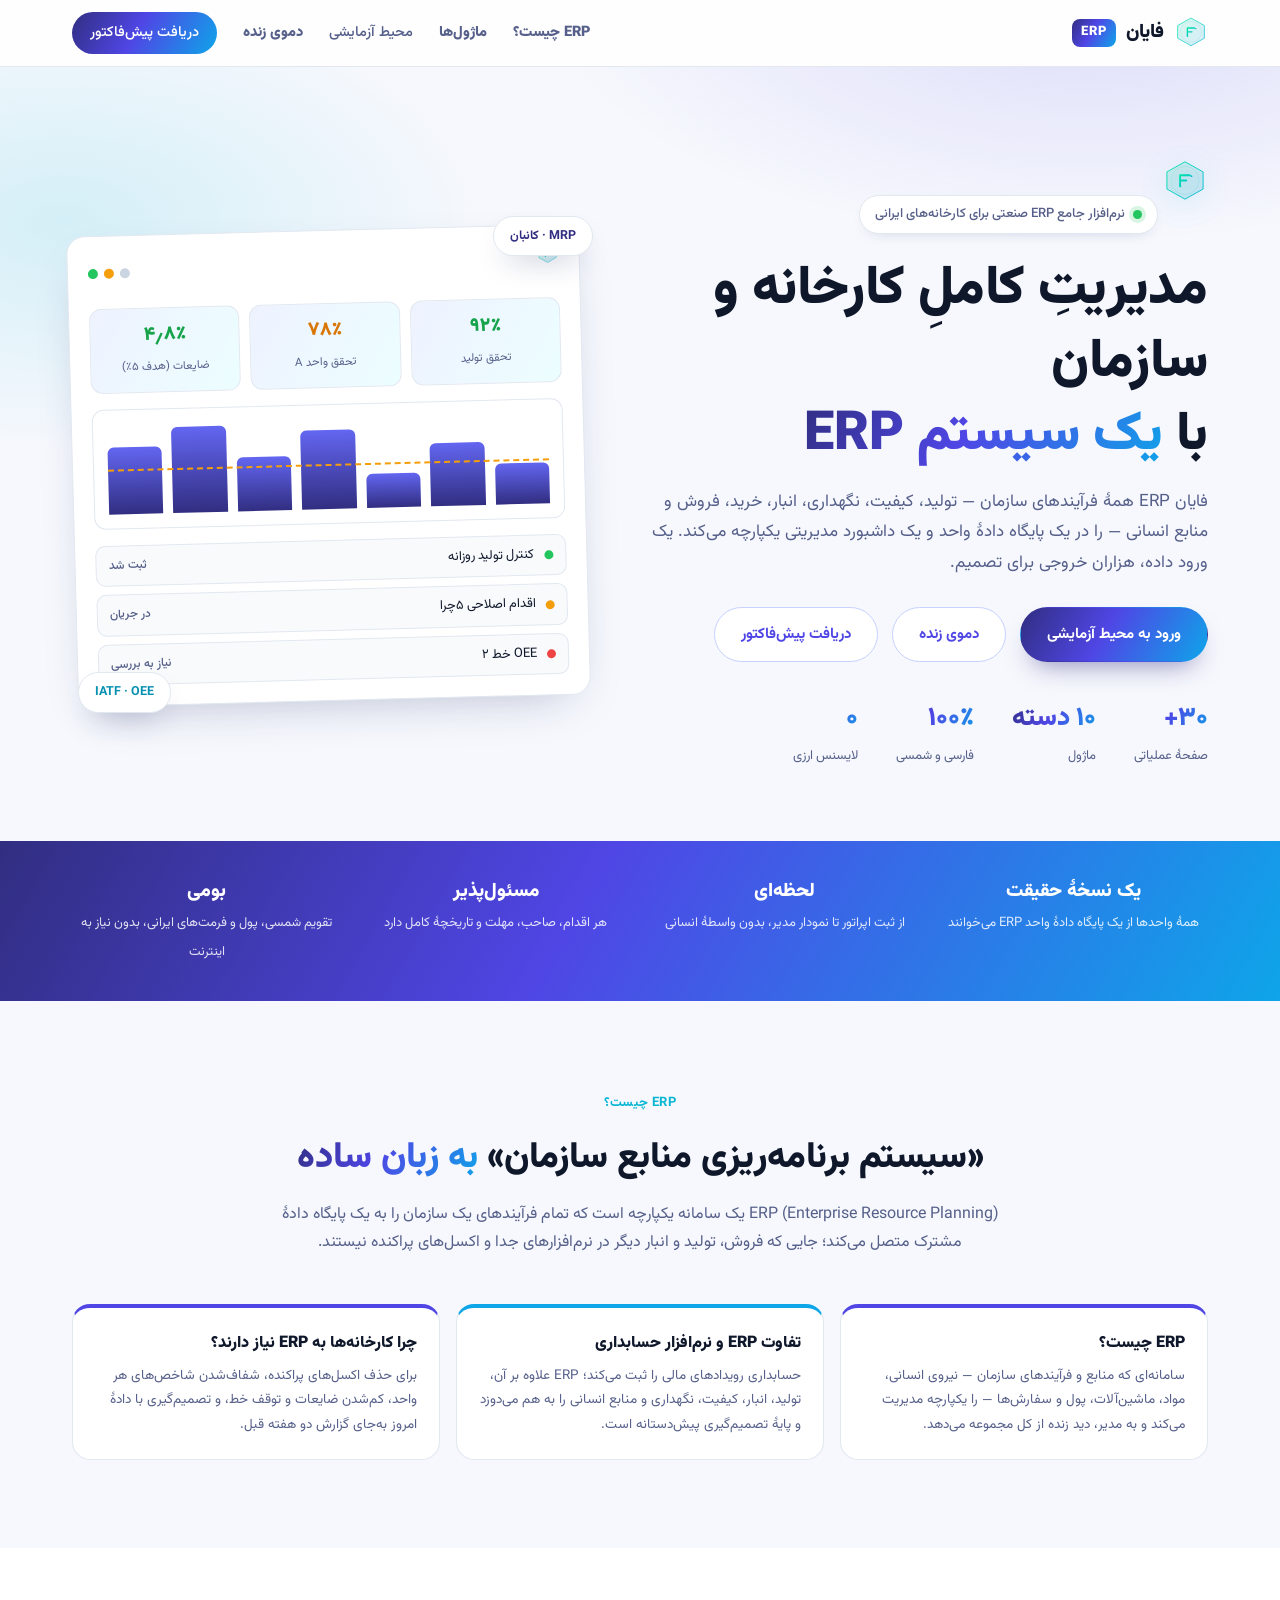
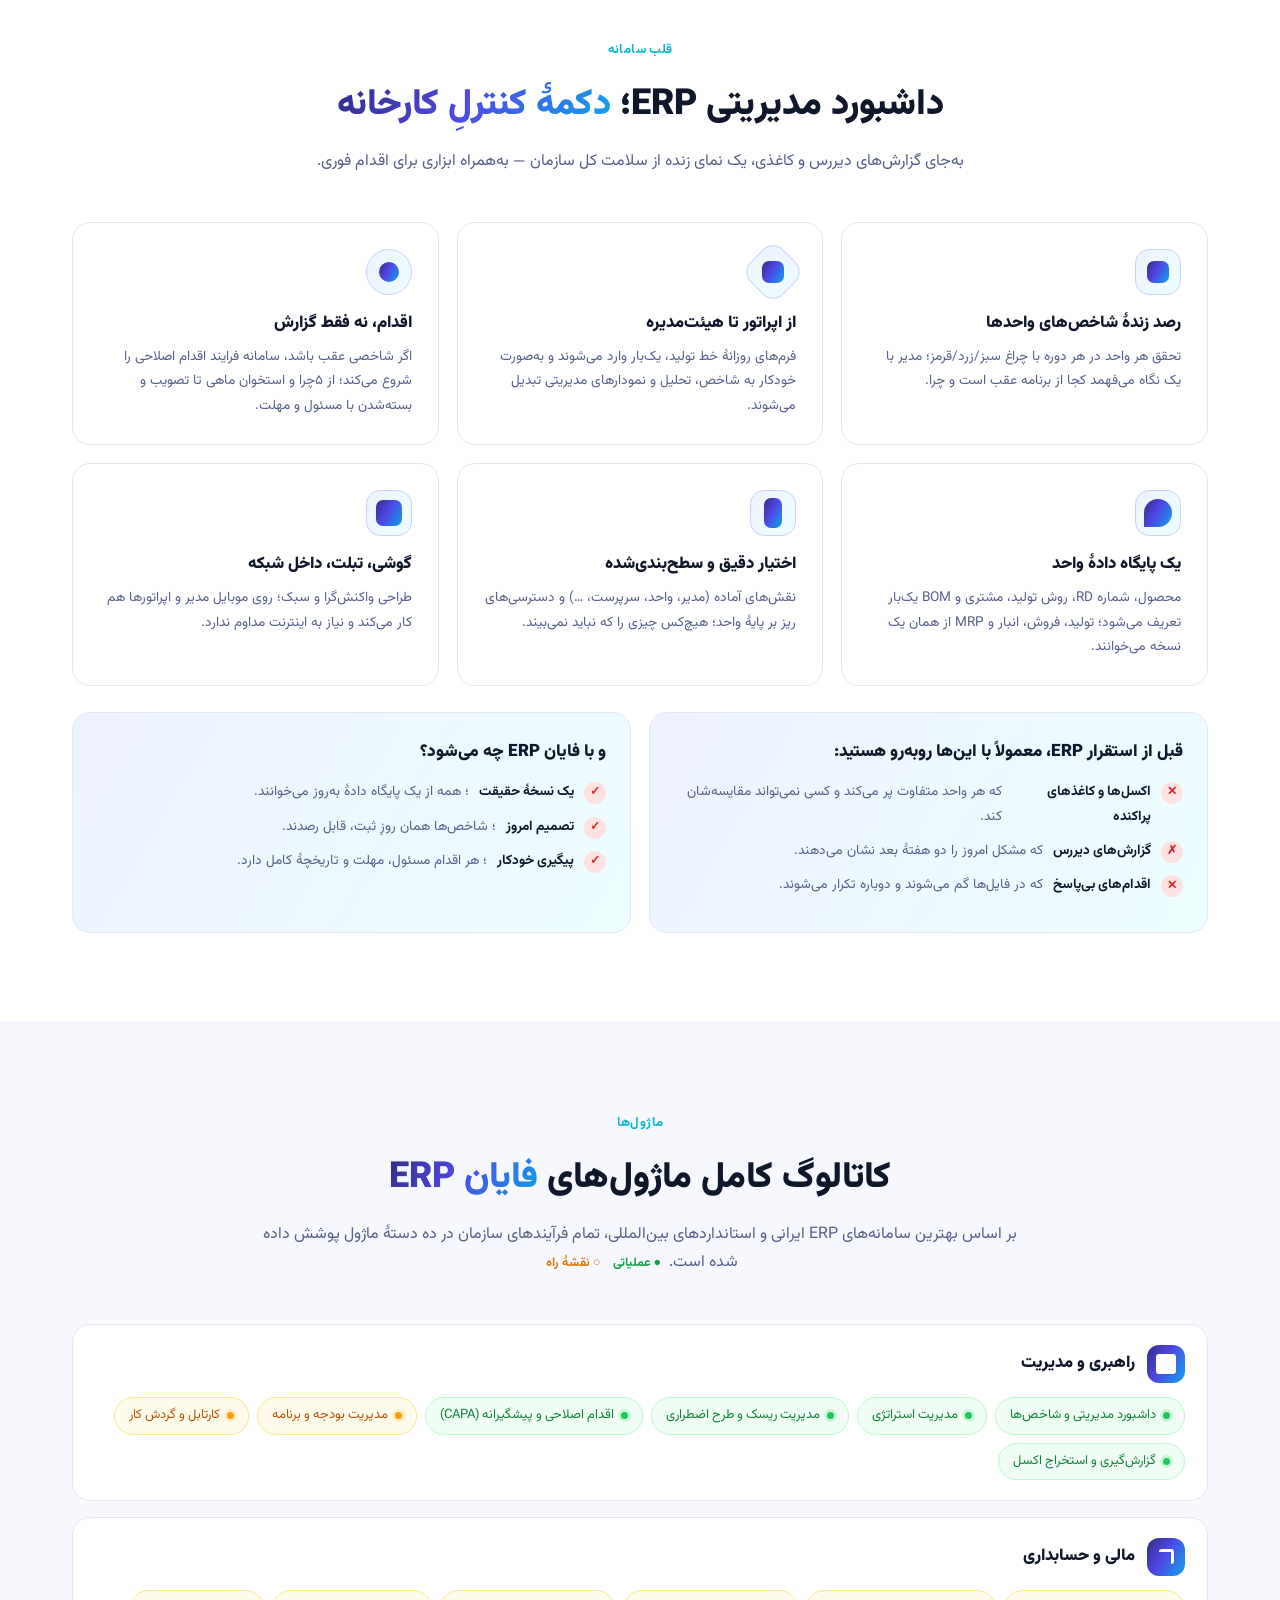
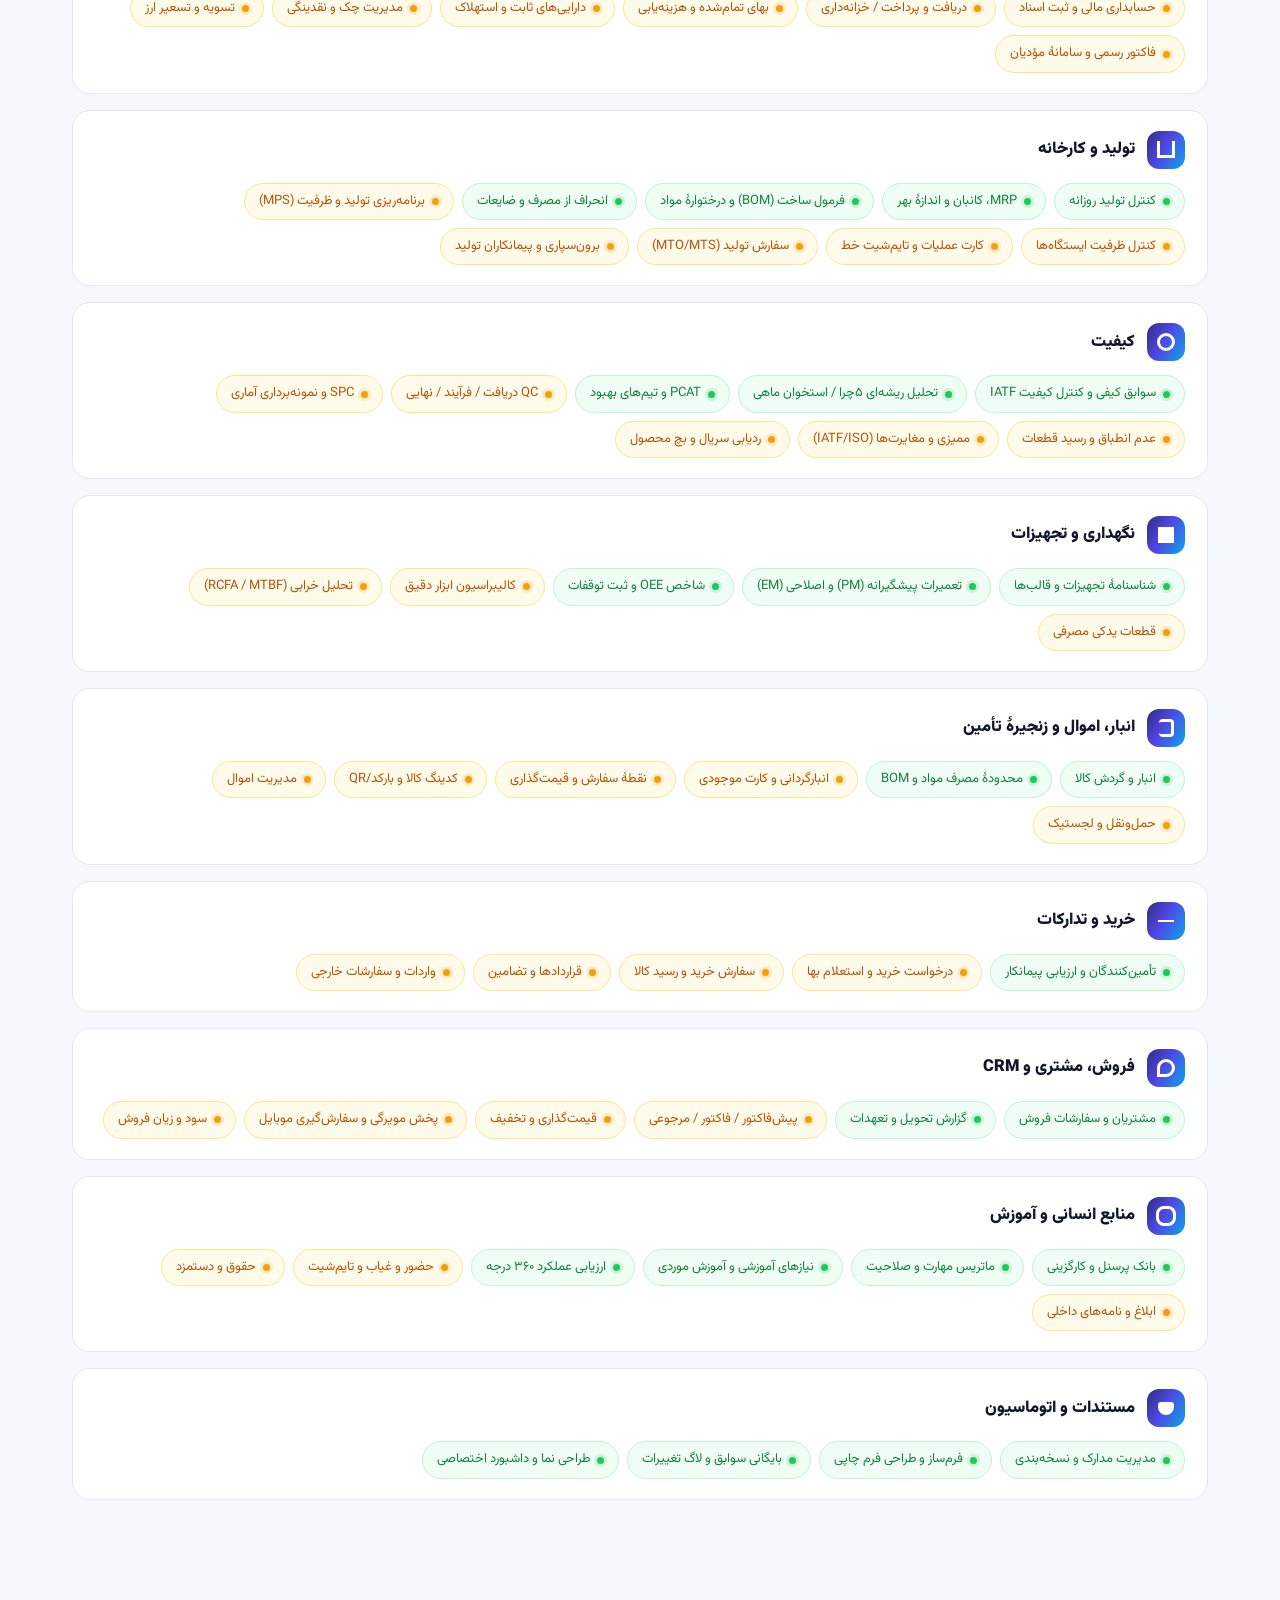
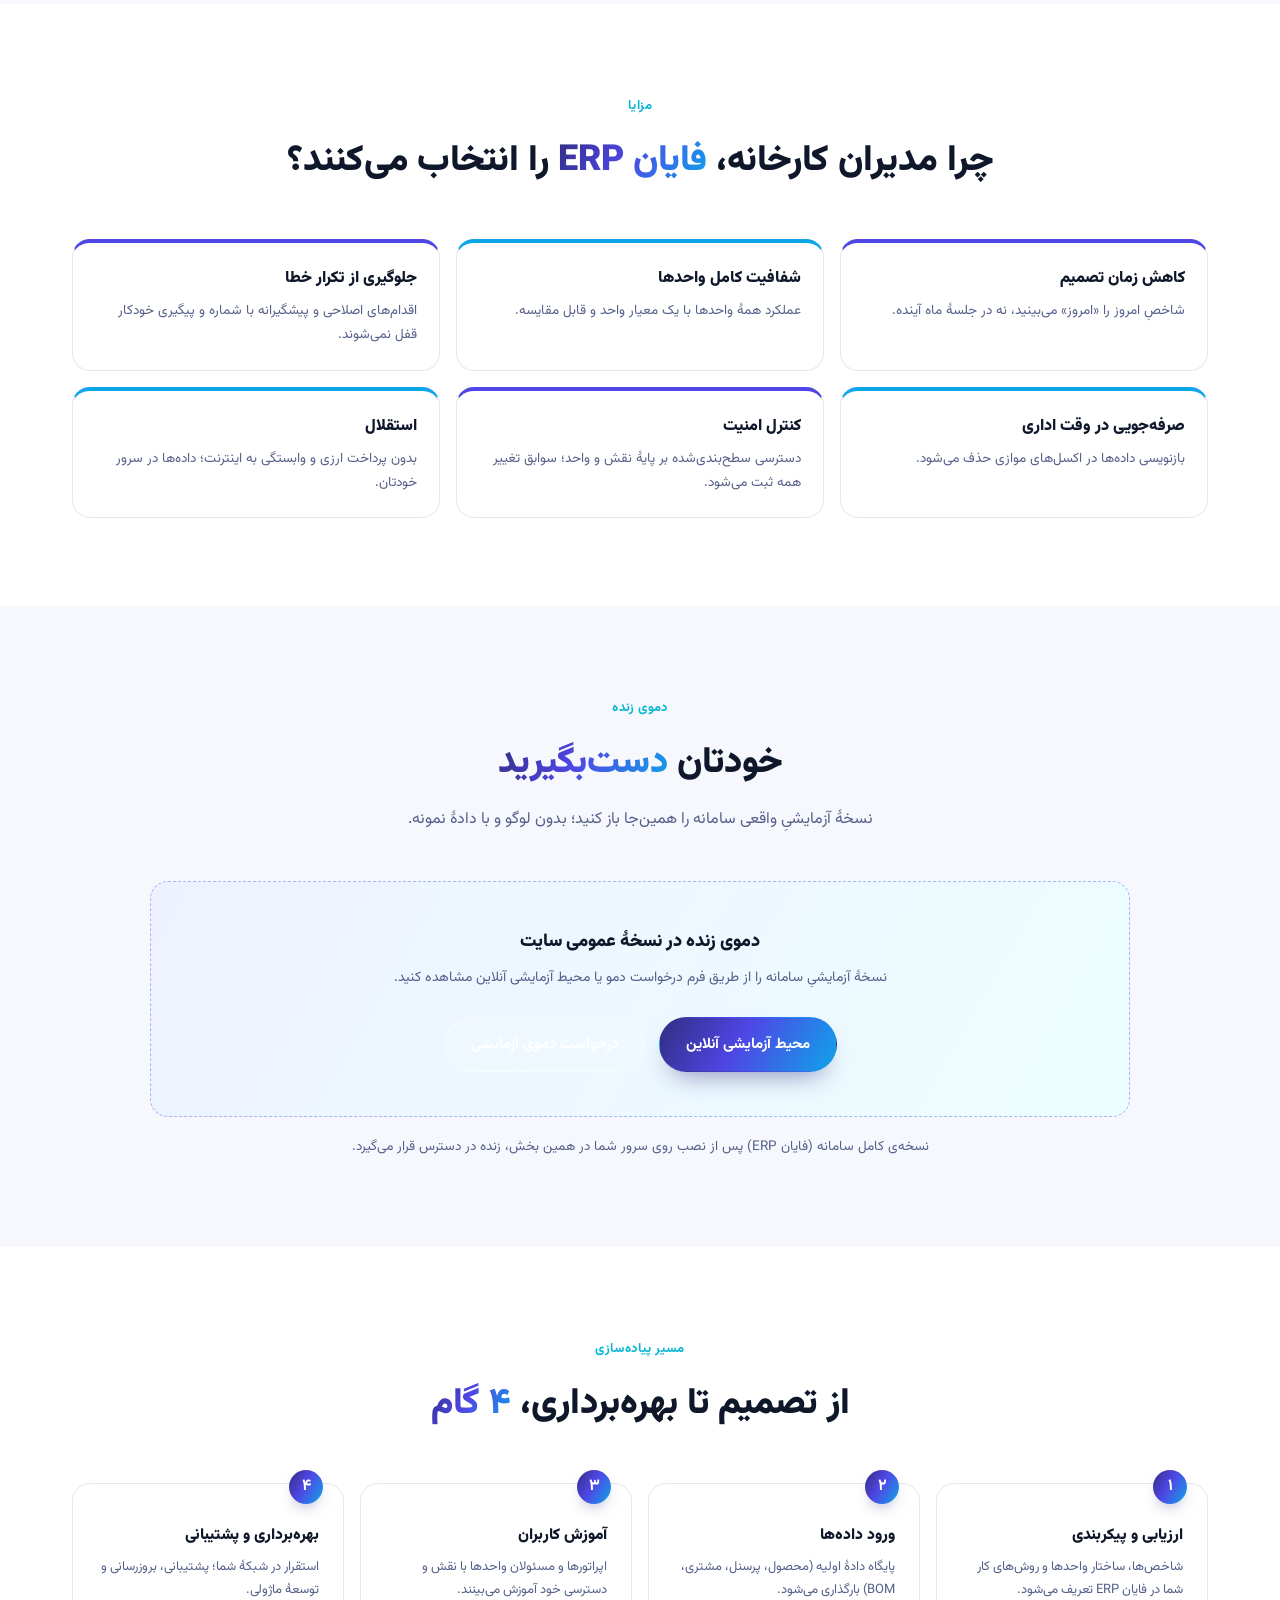
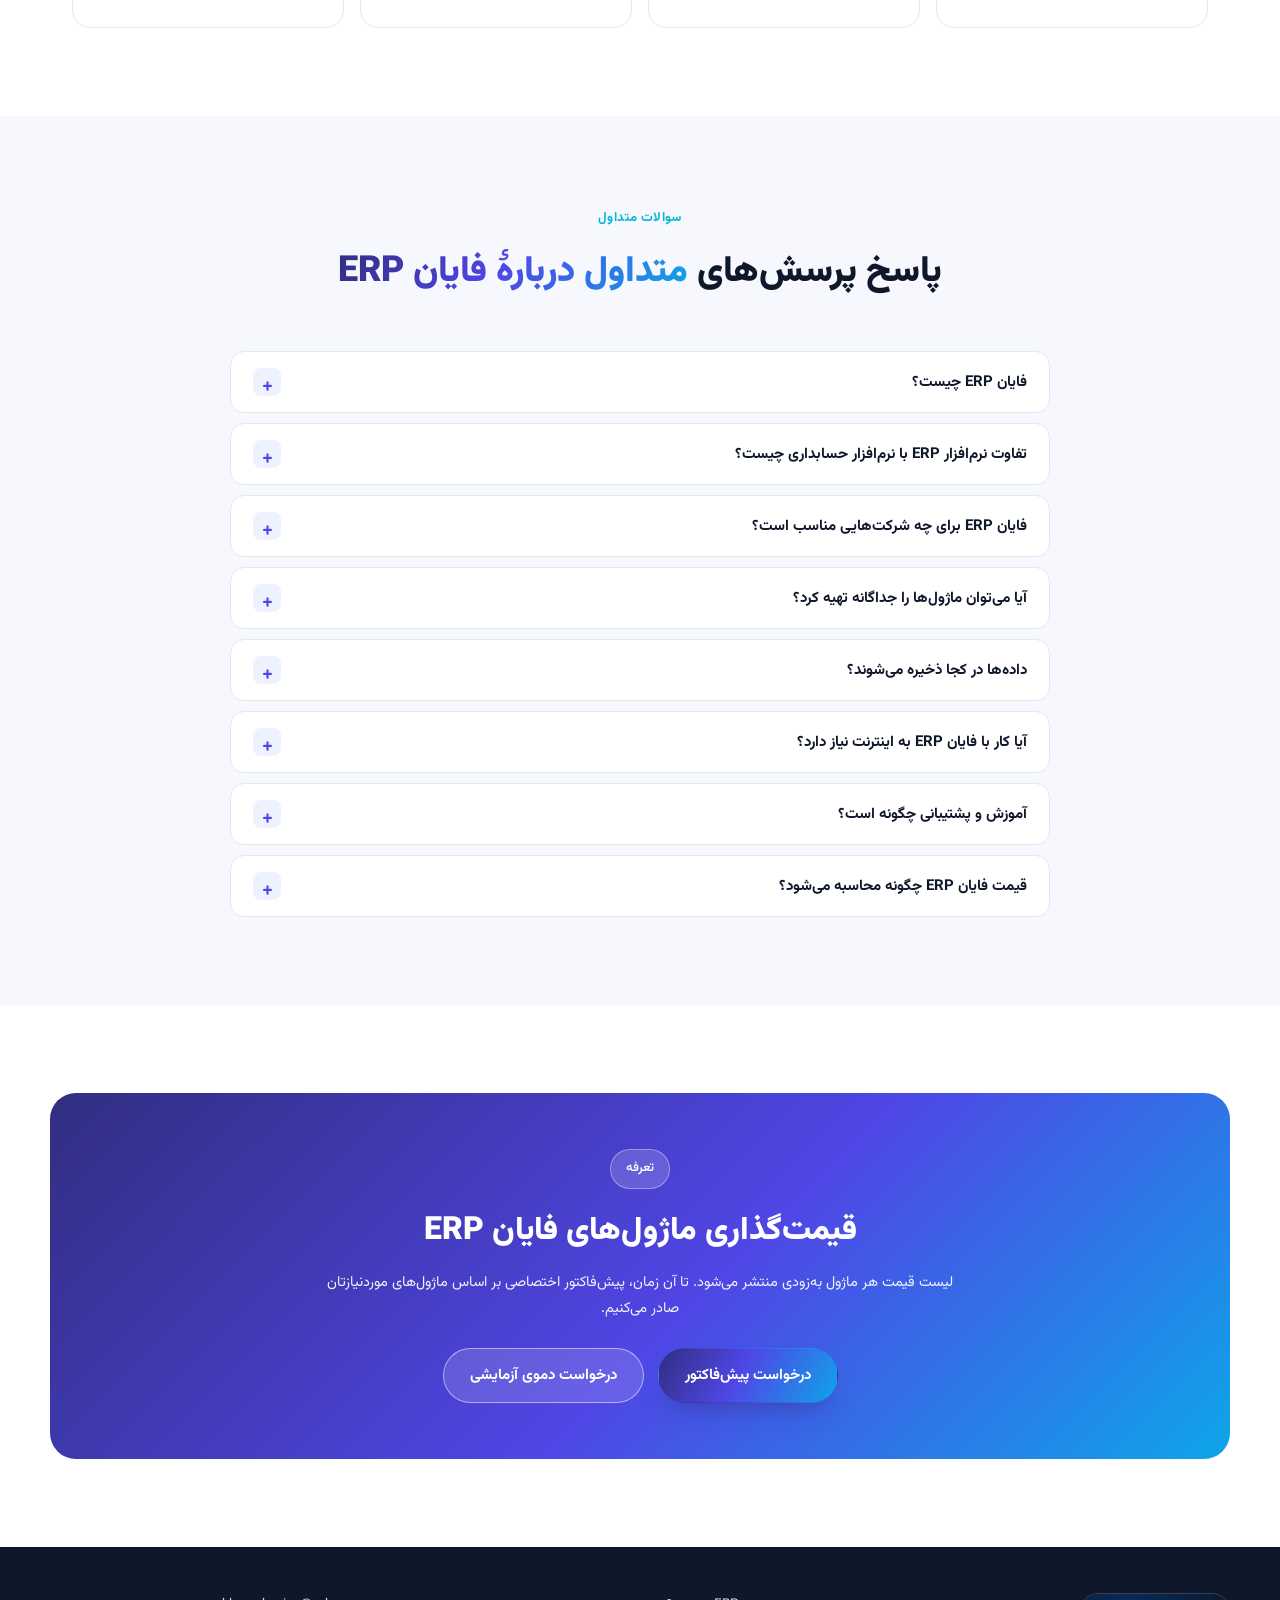
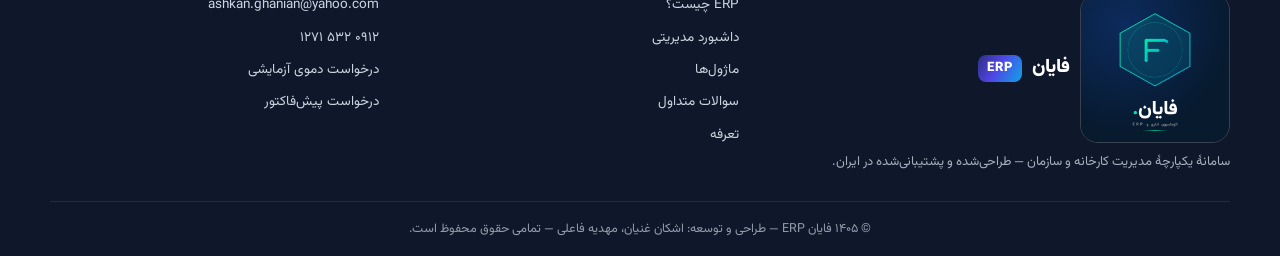
==== commit cc0a98a2: "Add demo request, proforma request, online trial environment + contact info" ====
--- a/index.html
+++ b/index.html
@@ -113,12 +113,10 @@
     <button class="nav-burger" id="navBurger" aria-label="منو"><span></span><span></span><span></span></button>
     <nav class="nav-links" id="navLinks">
       <a href="#about">ERP چیست؟</a>
-      <a href="#dashboard">داشبورد مدیریتی</a>
       <a href="#modules">ماژول‌ها</a>
-      <a href="#why">مزایا</a>
+      <a href="trial.html">محیط آزمایشی</a>
       <a href="#demo">دموی زنده</a>
-      <a href="#faq">سوالات</a>
-      <a href="#pricing" class="nav-cta">تعرفه</a>
+      <a href="proforma.html" class="nav-cta">دریافت پیش‌فاکتور</a>
     </nav>
   </div>
 </header>
@@ -137,8 +135,9 @@
         یک ورود داده، هزاران خروجی برای تصمیم.
       </p>
       <div class="hero-cta">
-        <a href="#demo" class="btn btn-primary">مشاهدهٔ دموی زنده</a>
-        <a href="#pricing" class="btn btn-ghost">دریافت پیش‌فاکتور</a>
+        <a href="trial.html" class="btn btn-primary">ورود به محیط آزمایشی</a>
+        <a href="#demo" class="btn btn-ghost">دموی زنده</a>
+        <a href="proforma.html" class="btn btn-ghost">دریافت پیش‌فاکتور</a>
       </div>
       <div class="hero-points">
         <div><b>۳۰+</b><span>صفحهٔ عملیاتی</span></div>
@@ -444,13 +443,20 @@
     <div class="demo-unavailable" id="demoUnavailable" hidden>
       <div class="du-card">
         <strong>دموی زنده در نسخهٔ عمومی سایت</strong>
-        <p>نسخهٔ آزمایشیِ سامانه را به‌صورت حضوری یا با درخواست پیوسته ارائه می‌دهیم.</p>
-        <a class="btn btn-primary" href="mailto:info@example.ir?subject=درخواست دموی زنده فایان ERP">درخواست نسخهٔ آزمایشی</a>
+        <p>نسخهٔ آزمایشیِ سامانه را از طریق فرم درخواست دمو یا محیط آزمایشی آنلاین مشاهده کنید.</p>
+        <div class="price-btn-row">
+          <a class="btn btn-primary" href="trial.html">محیط آزمایشی آنلاین</a>
+          <a class="btn btn-ghost" href="demo-request.html">درخواست دموی آزمایشی</a>
+        </div>
       </div>
     </div>
     <div class="demo-note" id="demoNote">
       <p>دمو با دادهٔ نمایشی و حساب <b>admin / Admin@1405</b> بالا می‌آید. برای اجرای دمو در رایانه‌ی خود،
       اسکریپت <code>run_demo.bat</code> را اجرا کنید تا روی پورت 5400 بالا بیاید.</p>
+      <div class="price-btn-row" style="margin-top:10px">
+        <a class="btn btn-primary" href="demo-request.html">درخواست دموی آزمایشی</a>
+        <a class="btn btn-ghost" href="trial.html">محیط آزمایشی آنلاین</a>
+      </div>
     </div>
   </div>
 </section>
@@ -522,8 +528,8 @@
     <h2>قیمت‌گذاری ماژول‌های فایان ERP</h2>
     <p>لیست قیمت هر ماژول به‌زودی منتشر می‌شود. تا آن زمان، پیش‌فاکتور اختصاصی بر اساس ماژول‌های موردنیازتان صادر می‌کنیم.</p>
     <div class="price-btn-row">
-      <a class="btn btn-primary" href="#demo">درخواست دموی زنده</a>
-      <a class="btn btn-ghost" href="mailto:info@example.ir?subject=پیش‌فاکتور فایان ERP">درخواست پیش‌فاکتور</a>
+      <a class="btn btn-primary" href="proforma.html">درخواست پیش‌فاکتور</a>
+      <a class="btn btn-ghost" href="demo-request.html">درخواست دموی آزمایشی</a>
     </div>
   </div>
 </section>
@@ -543,11 +549,13 @@
       <a href="#pricing">تعرفه</a>
     </div>
     <div class="footer-links">
-      <a href="mailto:info@example.ir">info@example.ir</a>
-      <a href="tel:+982100000000">۰۲۱-۰۰۰۰۰۰۰۰</a>
-    </div>
-  </div>
-  <div class="container footer-bar">© ۱۴۰۵ فایان ERP — تمامی حقوق محفوظ است.</div>
+      <a href="mailto:ashkan.ghanian@yahoo.com">ashkan.ghanian@yahoo.com</a>
+      <a href="tel:+989125321271">۰۹۱۲ ۵۳۲ ۱۲۷۱</a>
+      <a href="demo-request.html">درخواست دموی آزمایشی</a>
+      <a href="proforma.html">درخواست پیش‌فاکتور</a>
+    </div>
+  </div>
+  <div class="container footer-bar">© ۱۴۰۵ فایان ERP — طراحی و توسعه: اشکان غنیان، مهدیه فاعلی — تمامی حقوق محفوظ است.</div>
 </footer>
 
 <script src="js/main.js"></script>
--- a/css/style.css
+++ b/css/style.css
@@ -1,5 +1,5 @@
 /* =========================================================
-   سامار — وب‌سایت معرفی سامانهٔ ERP
+   فایان — وب‌سایت معرفی سامانهٔ ERP
    طراحی: مدرن، فارسی RTL، تم نیلی/فیروزه‌ای
    ========================================================= */
 @font-face{font-family:'Vazirmatn';src:url('../fonts/Vazirmatn-Regular.woff2') format('woff2');font-weight:400;font-display:swap}
@@ -26,9 +26,12 @@
 .nav{position:sticky;top:0;z-index:50;backdrop-filter:blur(12px);background:rgba(255,255,255,.82);border-bottom:1px solid var(--line)}
 .nav-inner{display:flex;align-items:center;justify-content:space-between;height:66px}
 .brand{display:flex;align-items:center;gap:10px;font-weight:900;font-size:19px}
+.brand-name{font-weight:900}
+.brand-suf{font-size:13px;font-weight:800;background:var(--grad);color:#fff;padding:2px 9px;border-radius:8px;letter-spacing:1px}
 .brand-logo{height:34px;width:auto;border-radius:8px;object-fit:contain}
-.hero-logo{height:44px;width:auto;border-radius:10px;object-fit:contain;margin-bottom:14px;background:#fff;padding:2px}
-.mv-logo{height:22px;width:auto;object-fit:contain}
+.hero-logo{height:46px;width:auto;object-fit:contain;margin-bottom:14px;filter:drop-shadow(0 6px 14px rgba(0,180,216,.35))}
+.mv-logo{height:22px;width:auto;object-fit:contain;border-radius:5px}
+.f-logo{height:150px;width:auto;border-radius:18px;border:1px solid rgba(255,255,255,.18)}
 .brand-mark{width:36px;height:36px;border-radius:12px;background:var(--grad);color:#fff;display:grid;place-items:center;font-size:20px;box-shadow:0 8px 18px -8px rgba(79,70,229,.7)}
 .nav-links{display:flex;align-items:center;gap:26px;font-size:14.5px;font-weight:500}
 .nav-links a{color:var(--muted);transition:.2s}
@@ -175,6 +178,43 @@
 .du-card strong{font-size:18px;font-weight:900;display:block;margin-bottom:8px}
 .du-card p{color:var(--muted);font-size:14px;margin-bottom:20px}
 
+/* ---------- CATALOG (Modules) ---------- */
+.b-ok,.b-soon{font-size:12.5px;font-weight:700;margin:0 4px}
+.b-ok{color:#16a34a}.b-soon{color:#d97706}
+.catalog{margin-top:10px}
+.cat{background:var(--card);border:1px solid var(--line);border-radius:var(--rad);padding:20px 22px;margin-bottom:16px}
+.cat-head{display:flex;align-items:center;gap:12px;margin-bottom:14px}
+.cat-i{width:38px;height:38px;border-radius:12px;background:var(--grad);position:relative;flex:none}
+.cat-i::before{content:"";position:absolute;inset:0;margin:auto;width:12px;height:12px;border:3px solid #fff}
+.cat-i.c1::after{content:"";position:absolute;inset:0;margin:9px;background:#fff;border-radius:3px}
+.cat-i.c2::before{border-width:3px 3px 0 0;border-radius:3px}
+.cat-i.c3::before{height:14px;border-width:3px;border-top:0}
+.cat-i.c4::before{border-radius:50%;border-width:3px}
+.cat-i.c5::before{background:#fff;border-color:#fff;border-width:3px;width:10px;height:10px}
+.cat-i.c6::before{border-width:3px 3px 3px 0;border-radius:4px}
+.cat-i.c7::before{width:16px;height:2px;border:none;background:#fff}
+.cat-i.c8::before{border-radius:50% 50% 50% 0}
+.cat-i.c9::before{border-radius:8px;width:14px;height:14px}
+.cat-i.c10::before{border:none;background:#fff;width:16px;height:13px;border-radius:3px 3px 8px 8px}
+.cat-head h3{font-size:16.5px;font-weight:800}
+.cat-chips{display:flex;flex-wrap:wrap;gap:8px}
+.chip{display:inline-flex;align-items:center;gap:7px;background:#f8fafc;border:1px solid var(--line);border-radius:999px;padding:6px 14px;font-size:13px;color:var(--ink)}
+.chip::before{content:"";width:7px;height:7px;border-radius:50%;flex:none}
+.chip.ok::before{background:#22c55e;box-shadow:0 0 0 3px rgba(34,197,94,.18)}
+.chip.soon::before{background:#f59e0b;box-shadow:0 0 0 3px rgba(245,158,11,.18)}
+.chip.ok{background:#f0fdf4;border-color:#bbf7d0;color:#15803d}
+.chip.soon{background:#fffbeb;border-color:#fde68a;color:#b45309}
+
+/* ---------- FAQ ---------- */
+.faq-list{max-width:820px;margin:0 auto;display:flex;flex-direction:column;gap:10px}
+.faq-list details{background:var(--card);border:1px solid var(--line);border-radius:14px;overflow:hidden}
+.faq-list summary{cursor:pointer;list-style:none;padding:16px 22px;font-weight:700;font-size:15px;display:flex;align-items:center;justify-content:space-between;gap:12px;transition:.2s}
+.faq-list summary::-webkit-details-marker{display:none}
+.faq-list summary::after{content:"+";font-size:20px;color:var(--brand);transition:.25s;background:#eef2ff;border-radius:8px;width:28px;height:28px;display:grid;place-items:center;flex:none}
+.faq-list details[open] summary::after{transform:rotate(45deg)}
+.faq-list summary:hover{background:#f8faff}
+.faq-list details p{padding:0 22px 18px;color:var(--muted);font-size:14px}
+
 /* ---------- STEPS ---------- */
 .steps-grid{display:grid;grid-template-columns:repeat(4,1fr);gap:16px}
 .step{background:var(--card);border:1px solid var(--line);border-radius:var(--rad);padding:24px;position:relative}
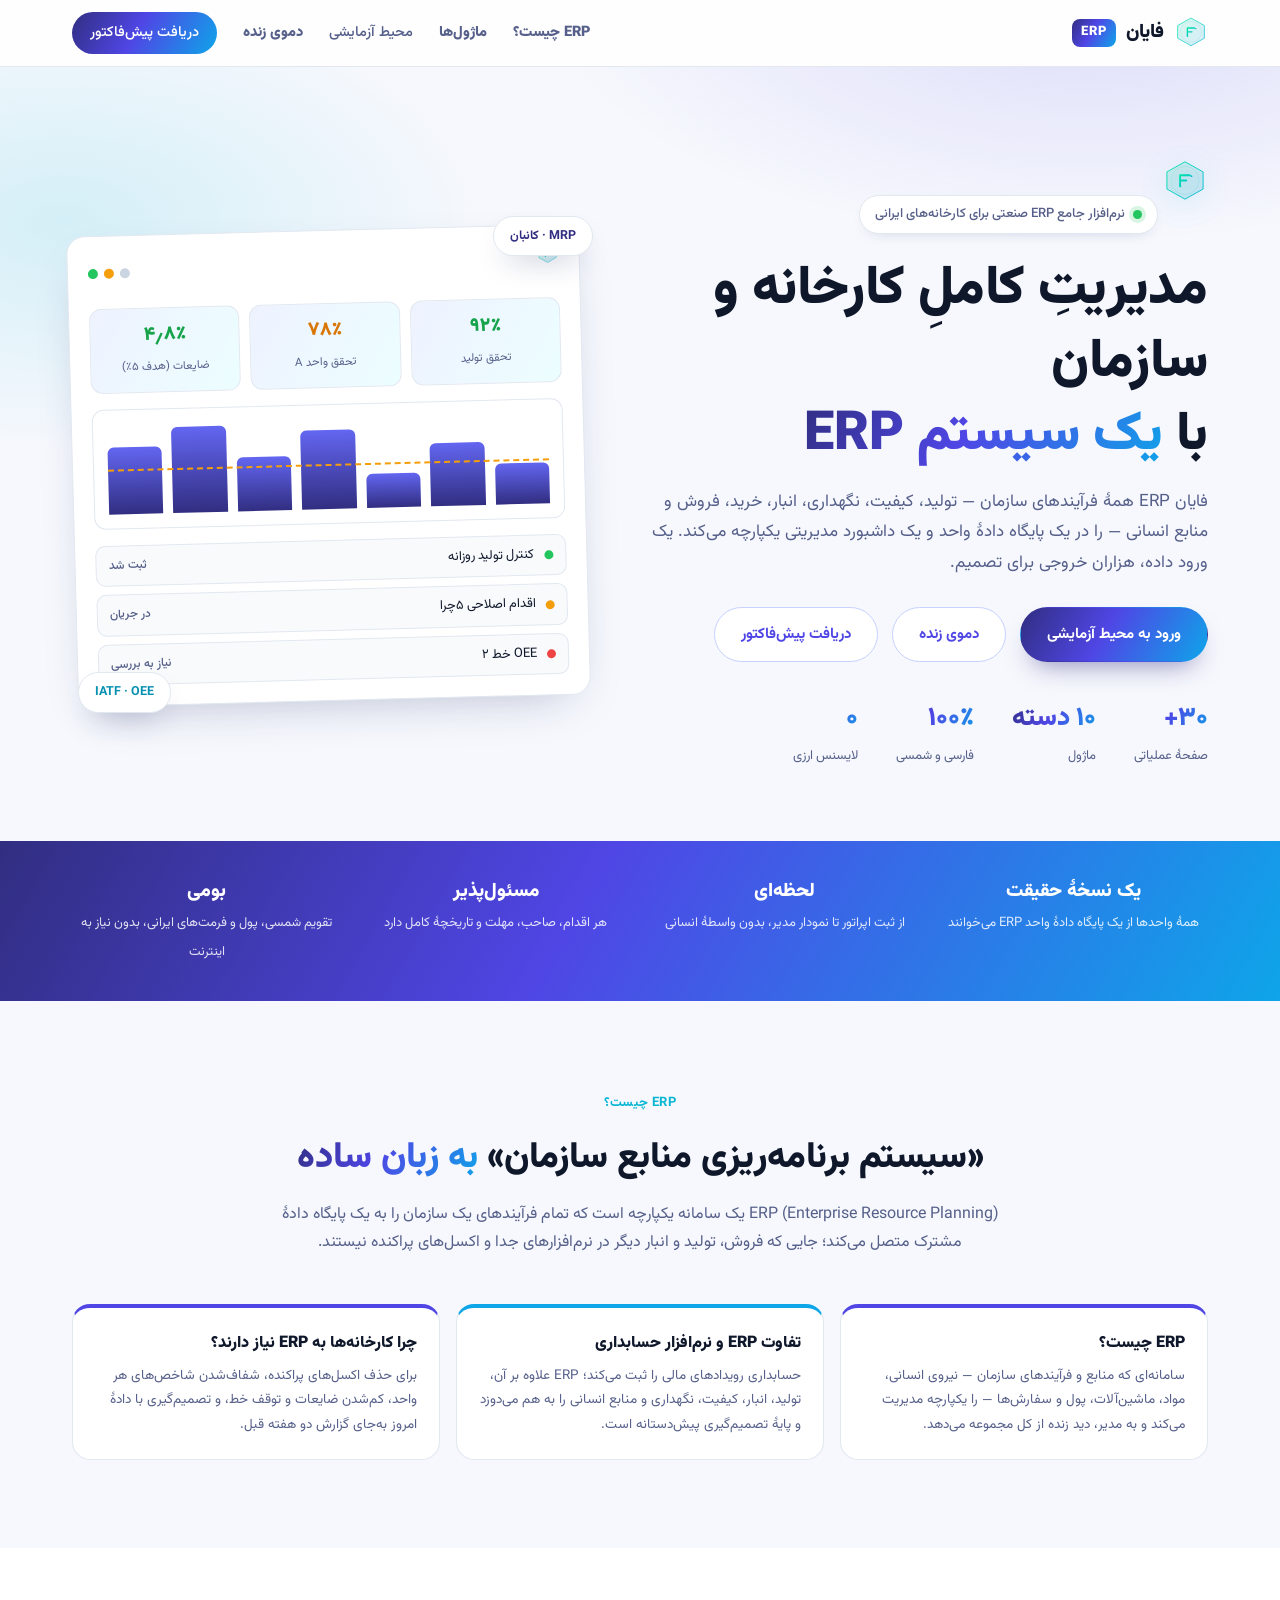
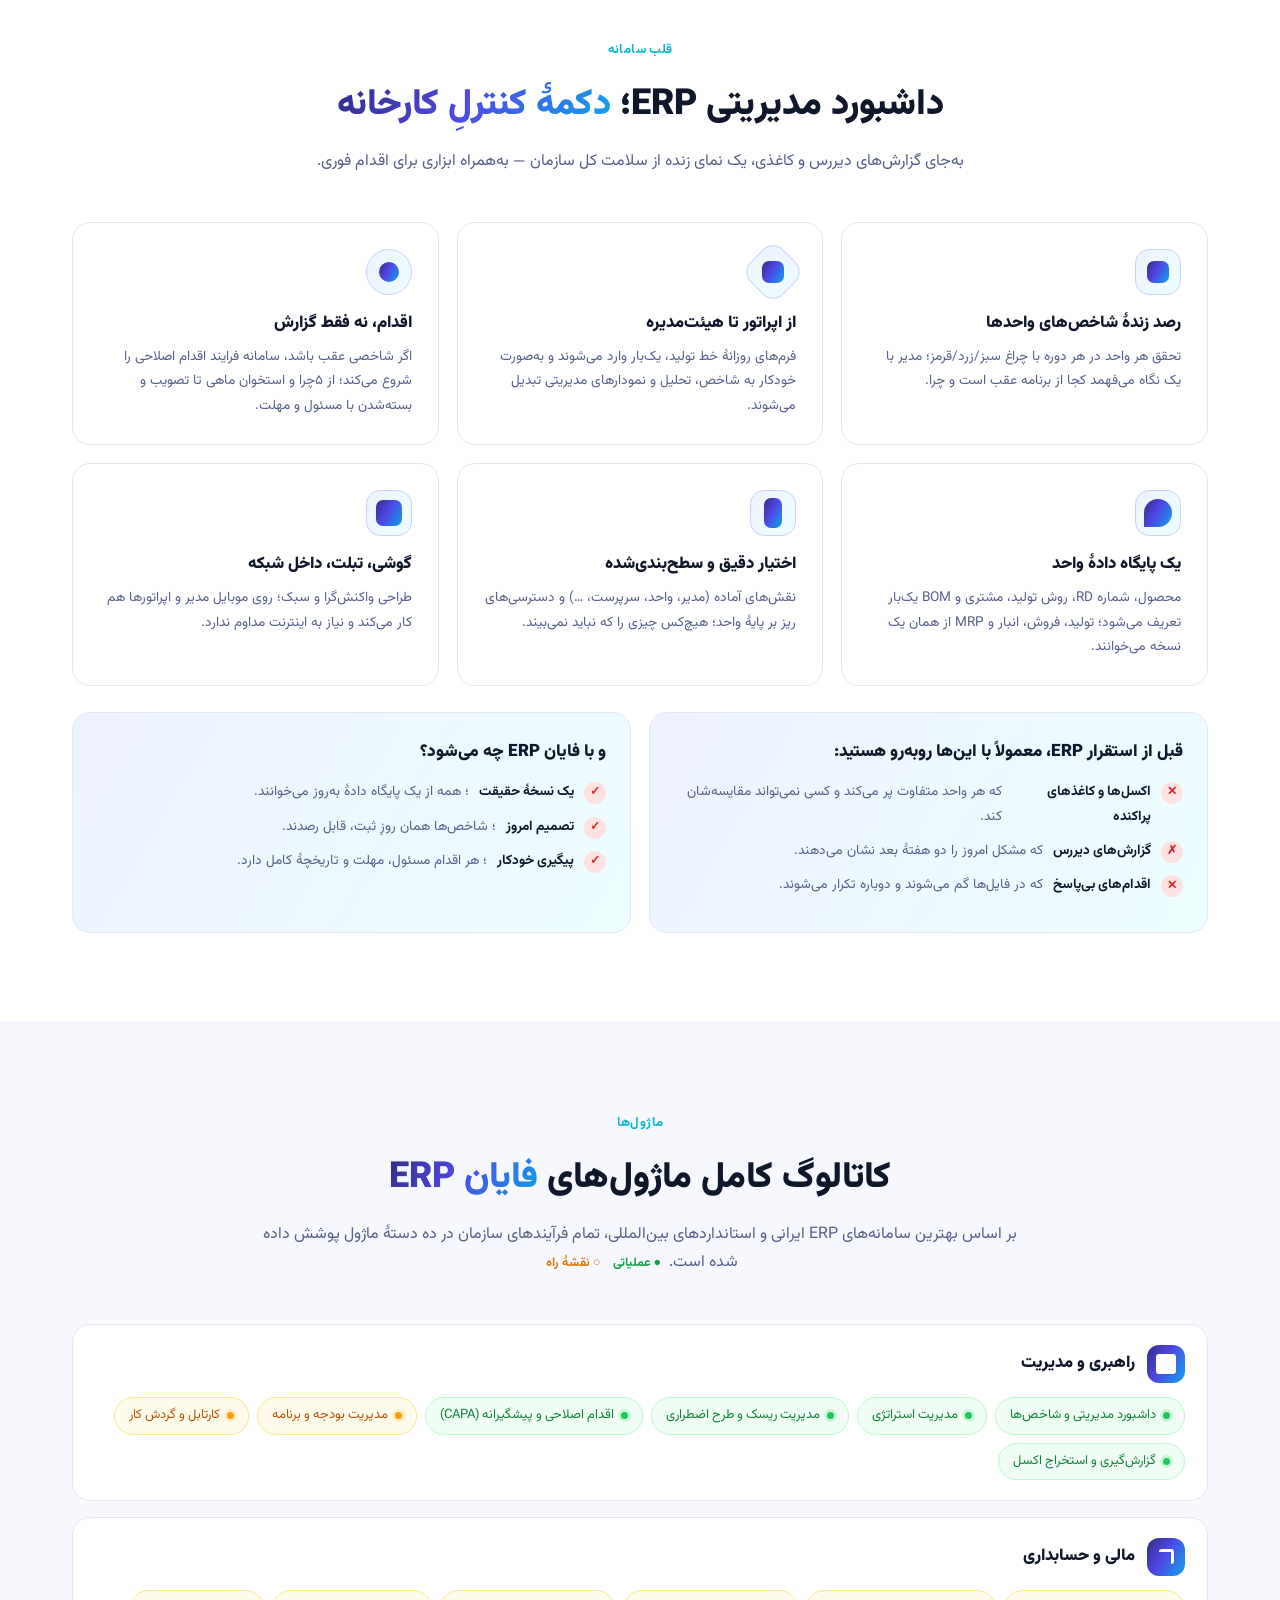
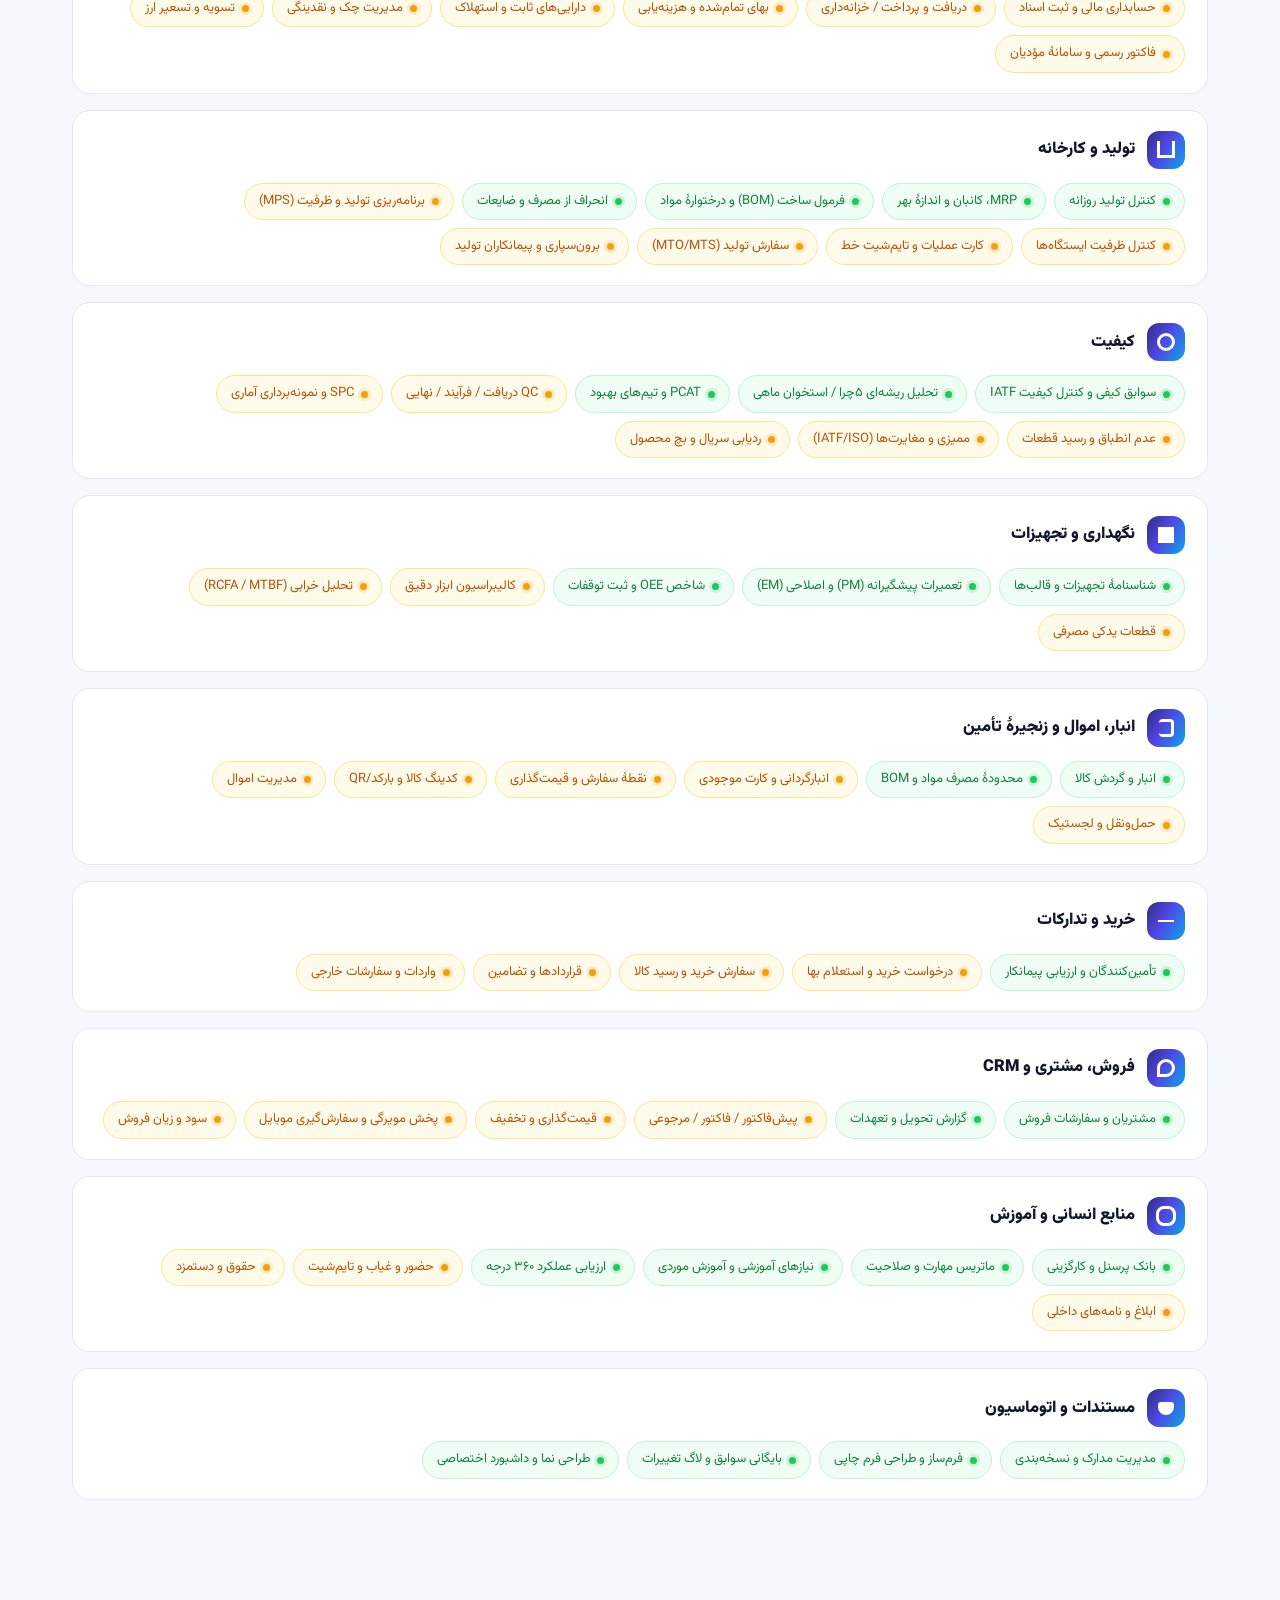
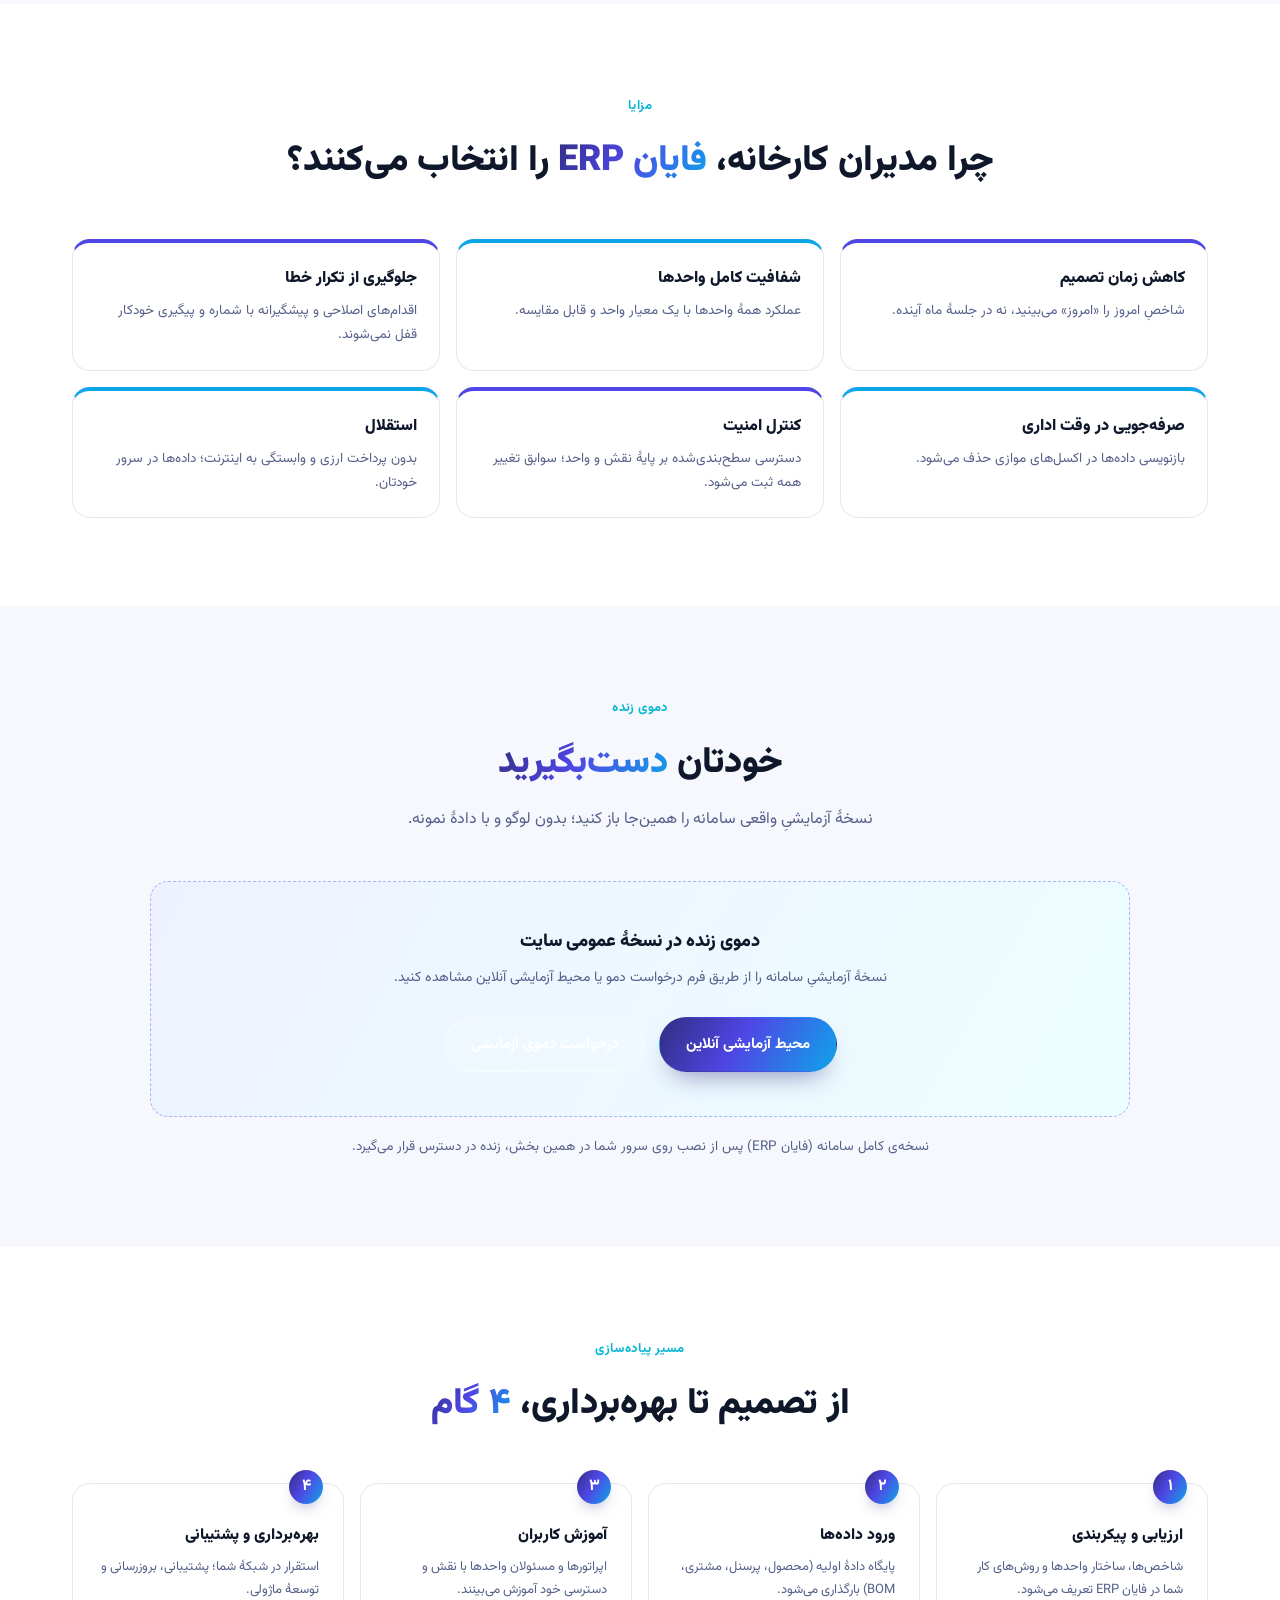
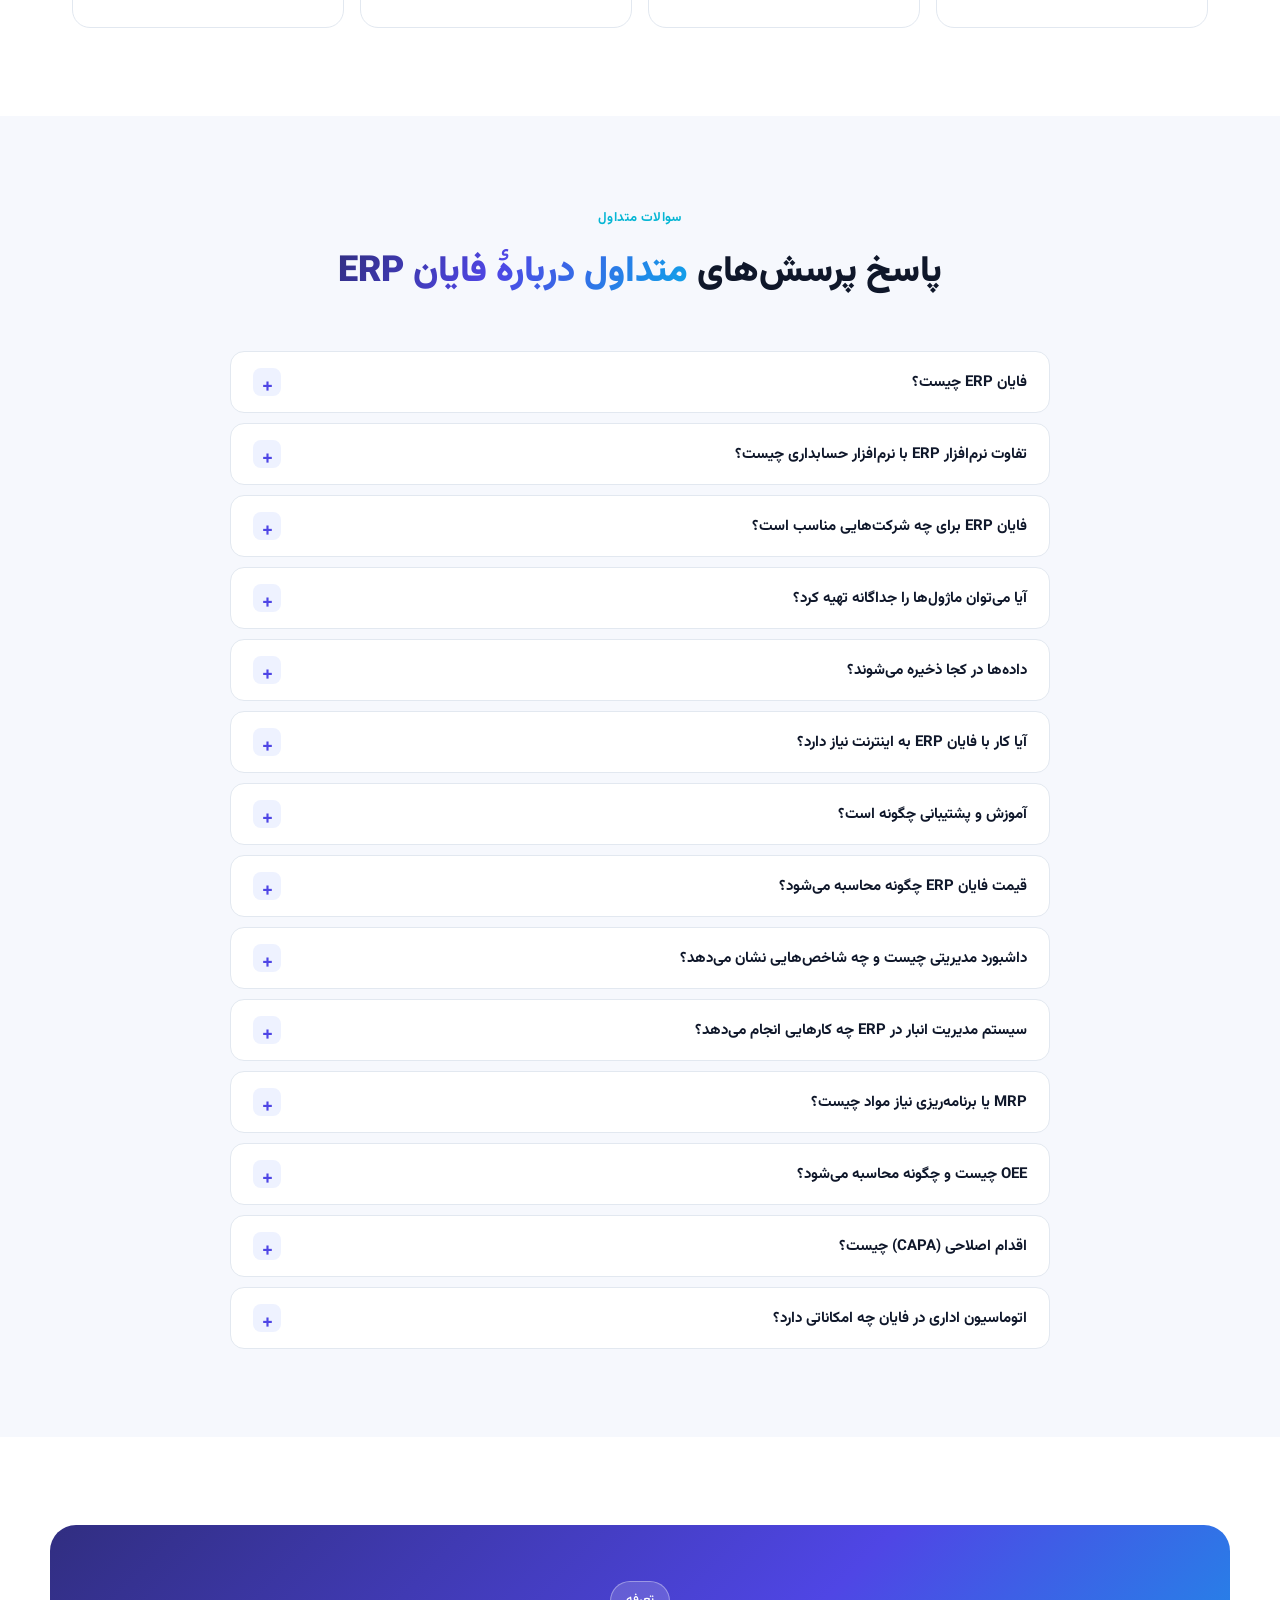
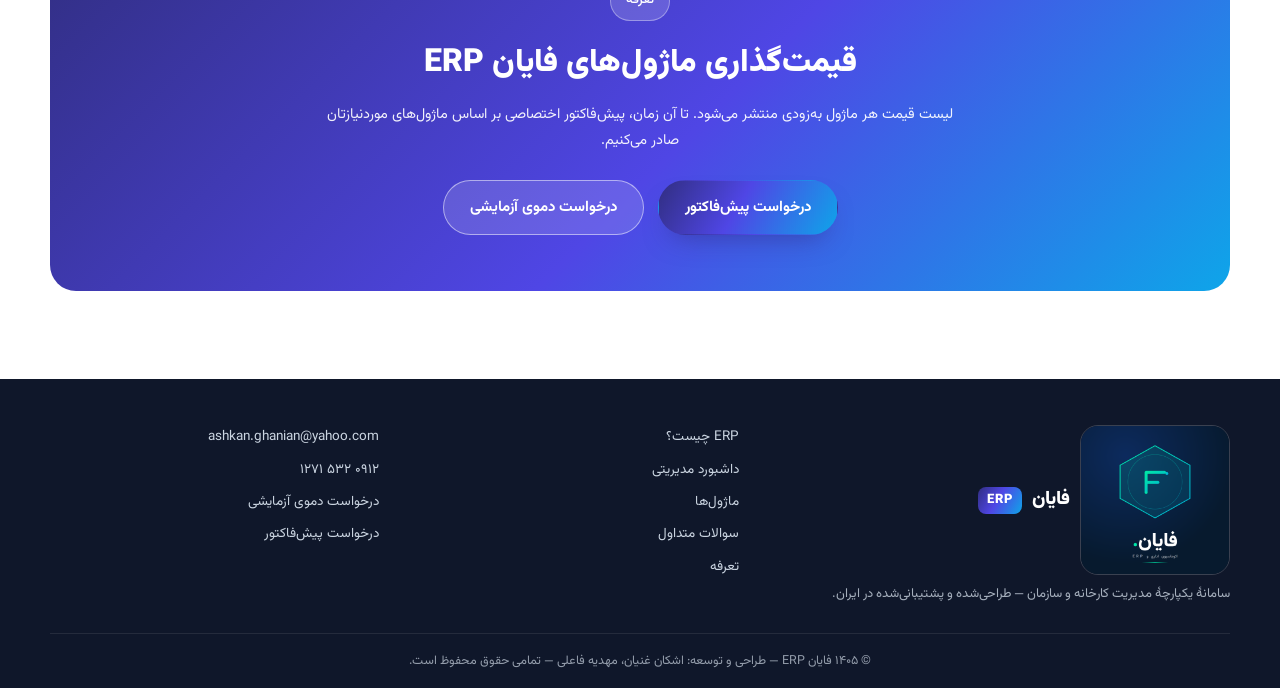
==== commit 7efd5f5b: "Trial theme + typography + SEO (org schema, 14 FAQs)" ====
--- a/index.html
+++ b/index.html
@@ -15,7 +15,12 @@
 <meta property="og:description" content="سامانه یکپارچه ERP صنعتی برای کارخانه‌ها و سازمان‌های ایرانی؛ تولید، کیفیت، نگهداری، انبار، فروش، منابع انسانی و اقدام اصلاحی در یک داشبورد.">
 <meta property="og:url" content="https://ashkanghanian-ux.github.io/fayan-erp/">
 <meta property="og:image" content="https://ashkanghanian-ux.github.io/fayan-erp/logo.png">
+<meta property="og:image:width" content="1000">
+<meta property="og:image:height" content="1000">
 <meta property="og:locale" content="fa_IR">
+<meta name="geo.region" content="IR">
+<meta name="geo.placename" content="Iran">
+<meta name="theme-color" content="#4f46e5">
 <meta name="twitter:card" content="summary">
 <meta name="twitter:title" content="فایان ERP | نرم‌افزار جامع مدیریت کارخانه">
 <meta name="twitter:description" content="سیستم یکپارچه ERP صنعتی برای کارخانه‌های ایرانی — تولید، کیفیت، نگهداری، انبار، فروش و منابع انسانی در یک داشبورد.">
@@ -27,6 +32,25 @@
 {
   "@context": "https://schema.org",
   "@graph": [
+    {
+      "@type": "Organization",
+      "name": "فایان",
+      "alternateName": "فایان ERP",
+      "url": "https://ashkanghanian-ux.github.io/fayan-erp/",
+      "email": "ashkan.ghanian@yahoo.com",
+      "telephone": "+98-912-532-1271",
+      "logo": "https://ashkanghanian-ux.github.io/fayan-erp/logo.png",
+      "description": "سامانه یکپارچه مدیریت کارخانه و سازمان — ERP صنعتی",
+      "address": { "@type": "PostalAddress", "addressCountry": "IR" },
+      "contactPoint": {
+        "@type": "ContactPoint",
+        "telephone": "+98-912-532-1271",
+        "email": "ashkan.ghanian@yahoo.com",
+        "contactType": "sales",
+        "areaServed": "IR",
+        "availableLanguage": "fa"
+      }
+    },
     {
       "@type": "SoftwareApplication",
       "name": "فایان ERP",
@@ -94,6 +118,36 @@
           "@type": "Question",
           "name": "قیمت فایان ERP چگونه محاسبه می‌شود؟",
           "acceptedAnswer": { "@type": "Answer", "text": "قیمت‌گذاری ماژولار است؛ لیست قیمت هر ماژول به‌زودی منتشر می‌شود و پیش‌فاکتور اختصاصی بر اساس ماژول‌های انتخابی صادر می‌شود." }
+        },
+        {
+          "@type": "Question",
+          "name": "داشبورد مدیریتی چیست؟",
+          "acceptedAnswer": { "@type": "Answer", "text": "داشبورد مدیریتی در فایان ERP نمای زنده شاخص‌های سازمان است: تحقق واحدها، تولید، ضایعات، توقفات و اقدام‌های اصلاحی به‌صورت لحظه‌ای و با چراغ وضعیت؛ به‌جای گزارش‌های کاغذی دیررس." }
+        },
+        {
+          "@type": "Question",
+          "name": "سیستم مدیریت انبار در ERP چه کارهایی انجام می‌دهد؟",
+          "acceptedAnswer": { "@type": "Answer", "text": "ماژول انبار در فایان ERP گردش کالا (رسید/حواله)، موجودی به‌روز، محدوده مصرف مواد بر اساس BOM، انبارگردانی، نقطه سفارش، بارکد/QR و اموال را مدیریت می‌کند و به تولید و فروش متصل است." }
+        },
+        {
+          "@type": "Question",
+          "name": "MRP چیست؟",
+          "acceptedAnswer": { "@type": "Answer", "text": "MRP یعنی برنامه‌ریزی نیاز مواد؛ سامانه بر اساس برنامه تولید و فرمول ساخت (BOM)، مواد و قطعات موردنیاز هر دستور کار، موجودی انبار و تاریخ تحویل را محاسبه می‌کند تا نه کم‌فروشی و نه انبار مازاد داشته باشید." }
+        },
+        {
+          "@type": "Question",
+          "name": "OEE چیست و چگونه محاسبه می‌شود؟",
+          "acceptedAnswer": { "@type": "Answer", "text": "OEE شاخص کارایی کلی تجهیزات است و از ضرب سه عامل دسترس‌پذیری، کارایی عملکرد و کیفیت (نرخ محصول سالم) به‌دست می‌آید؛ فایان ERP با ثبت توقفات و ضایعات، OEE هر خط را خودکار محاسبه می‌کند." }
+        },
+        {
+          "@type": "Question",
+          "name": "اقدام اصلاحی (CAPA) چیست؟",
+          "acceptedAnswer": { "@type": "Answer", "text": "اقدام اصلاحی و پیشگیرانه فرایند ریشه‌یابی مشکل و حذف علت است؛ در فایان ERP از نمودار ۵چرا و استخوان ماهی تا ثبت اقدام، مسئول، مهلت و بسته‌شدن با تأیید، به‌صورت خودکار دنبال می‌شود." }
+        },
+        {
+          "@type": "Question",
+          "name": "اتوماسیون اداری چیست؟",
+          "acceptedAnswer": { "@type": "Answer", "text": "برنامه اداری فایان نامه‌نگاری (ورودی/ارسالی/پیش‌نویس)، مرخصی و ماموریت، ترک محل، امضای آنلاین، پیام‌ها، جستجوی سراسری و پنل مدیریت را یکپارچه پوشش می‌دهد؛ بدون کاغذ و با تاریخچه کامل." }
         }
       ]
     }
@@ -517,6 +571,30 @@
         <summary>قیمت فایان ERP چگونه محاسبه می‌شود؟</summary>
         <p>قیمت‌گذاری ماژولار است؛ لیست قیمت هر ماژول به‌زودی منتشر می‌شود و پیش‌فاکتور اختصاصی بر اساس ماژول‌های انتخابی صادر می‌شود.</p>
       </details>
+      <details>
+        <summary>داشبورد مدیریتی چیست و چه شاخص‌هایی نشان می‌دهد؟</summary>
+        <p>داشبورد مدیریتی فایان ERP نمای زندهٔ شاخص‌های سازمان است: تحقق واحدها، تولید، ضایعات، توقفات و اقدام‌های اصلاحی به‌صورت لحظه‌ای و با چراغ وضعیت؛ به‌جای گزارش‌های کاغذی دیررس.</p>
+      </details>
+      <details>
+        <summary>سیستم مدیریت انبار در ERP چه کارهایی انجام می‌دهد؟</summary>
+        <p>ماژول انبار گردش کالا (رسید/حواله)، موجودی به‌روز، محدودهٔ مصرف مواد بر اساس BOM، انبارگردانی، نقطهٔ سفارش، بارکد/QR و اموال را مدیریت می‌کند و به تولید و فروش متصل است.</p>
+      </details>
+      <details>
+        <summary>MRP یا برنامه‌ریزی نیاز مواد چیست؟</summary>
+        <p>MRP بر اساس برنامهٔ تولید و فرمول ساخت (BOM)، مواد و قطعات موردنیاز هر دستور کار، موجودی انبار و تاریخ تحویل را محاسبه می‌کند تا نه کم‌فروشی و نه انبار مازاد داشته باشید.</p>
+      </details>
+      <details>
+        <summary>OEE چیست و چگونه محاسبه می‌شود؟</summary>
+        <p>OEE شاخص کارایی کلی تجهیزات است و از ضرب سه عامل دسترس‌پذیری، کارایی عملکرد و کیفیت به‌دست می‌آید؛ فایان ERP با ثبت توقفات و ضایعات، OEE هر خط را خودکار محاسبه می‌کند.</p>
+      </details>
+      <details>
+        <summary>اقدام اصلاحی (CAPA) چیست؟</summary>
+        <p>اقدام اصلاحی و پیشگیرانه فرایند ریشه‌یابی مشکل و حذف علت است؛ در فایان ERP از نمودار ۵چرا و استخوان ماهی تا ثبت اقدام، مسئول، مهلت و بسته‌شدن با تأیید، به‌صورت خودکار دنبال می‌شود.</p>
+      </details>
+      <details>
+        <summary>اتوماسیون اداری در فایان چه امکاناتی دارد؟</summary>
+        <p>برنامهٔ اداری فایان نامه‌نگاری (ورودی/ارسالی/پیش‌نویس)، مرخصی و ماموریت، ترک محل، امضای آنلاین، پیام‌ها، جستجوی سراسری و پنل مدیریت را یکپارچه پوشش می‌دهد؛ بدون کاغذ و با تاریخچهٔ کامل.</p>
+      </details>
     </div>
   </div>
 </section>
--- a/css/style.css
+++ b/css/style.css
@@ -266,4 +266,41 @@
   .hero-points{gap:24px}
   .demo-frame iframe{height:440px}
   .section{padding:64px 0}
-}+}
+/* ---------- FORMS / SUB-PAGES ---------- */
+.form-page-head{border-bottom:1px solid var(--line);background:#fff}
+.form-page-head .nav-inner{justify-content:space-between}
+.form-page-head .back{font-size:13px;font-weight:700;color:var(--muted);text-decoration:none;padding:8px 14px;border:1.5px solid var(--line);border-radius:10px;transition:.2s}
+.form-page-head .back:hover{border-color:var(--brand);color:var(--brand)}
+.form-wrap{max-width:680px;margin:0 auto;padding:46px 0 78px}
+.form-card{background:var(--card);border:1px solid var(--line);border-radius:18px;padding:32px;box-shadow:0 24px 60px -30px rgba(15,23,42,.25)}
+.form-card h1{font-size:22px;margin-bottom:6px}
+.form-card .form-lead{color:var(--muted);font-size:14px;margin-bottom:26px;line-height:1.9}
+.frm-group{margin-bottom:18px}
+.frm-group label{display:block;font-weight:700;font-size:13.5px;margin-bottom:7px}
+.frm-group label small{color:var(--muted);font-weight:500}
+.frm-in{width:100%;border:1.5px solid var(--line);border-radius:12px;padding:11px 14px;font-size:14px;background:#fcfdff;transition:.2s;color:var(--ink);font-family:inherit}
+.frm-in:focus{outline:none;border-color:var(--brand);background:#fff;box-shadow:0 0 0 4px rgba(99,102,241,.12)}
+.frm-in.err{border-color:#ef4444!important}
+.frm-hint{font-size:12px;color:#dc2626;margin-top:6px;display:none;font-weight:600}
+.frm-hint.show{display:block}
+.cat-grp{margin-bottom:16px}
+.cat-grp-title{font-weight:800;font-size:14px;margin-bottom:9px;display:flex;align-items:center;gap:8px}
+.cat-grp-title::before{content:"";width:8px;height:8px;border-radius:3px;background:var(--grad);flex:none}
+.chk-grid{display:flex;flex-wrap:wrap;gap:8px}
+label.chk-row{display:inline-flex;align-items:center;gap:8px;background:#f8fafc;border:1px solid var(--line);border-radius:999px;padding:8px 14px;cursor:pointer;font-size:13px;font-weight:600;transition:.15s}
+label.chk-row input{accent-color:var(--brand);width:15px;height:15px}
+label.chk-row:has(input:checked){background:#eef2ff;border-color:var(--brand);color:var(--brand)}
+.form-ok{display:none;text-align:center;padding:30px 10px}
+.form-ok .big{font-size:46px}
+.form-ok h2{font-size:19px;margin:10px 0 8px}
+.form-ok p{color:var(--muted);font-size:14px;line-height:2}
+.form-err{display:none;background:#fef2f2;border:1px solid #fecaca;color:#b91c1c;border-radius:12px;padding:14px 16px;font-size:13.5px;line-height:2;margin-top:18px}
+.form-err.show{display:block}
+.contact-rt{display:flex;gap:12px;flex-wrap:wrap;margin-top:34px}
+.contact-rt div{flex:1;min-width:190px;background:#f8fafc;border:1px solid var(--line);border-radius:14px;padding:16px 18px}
+.contact-rt b{display:block;font-size:13px;color:var(--muted);margin-bottom:6px}
+.contact-rt a{font-weight:800;color:var(--ink);text-decoration:none;font-size:15px;direction:ltr;display:block}
+.btn[disabled]{opacity:.6;pointer-events:none}
+.spin{display:inline-block;width:14px;height:14px;border:2px solid #fff;border-top-color:transparent;border-radius:50%;animation:rot .7s linear infinite;vertical-align:-2px;margin-left:6px}
+@keyframes rot{to{transform:rotate(360deg)}}
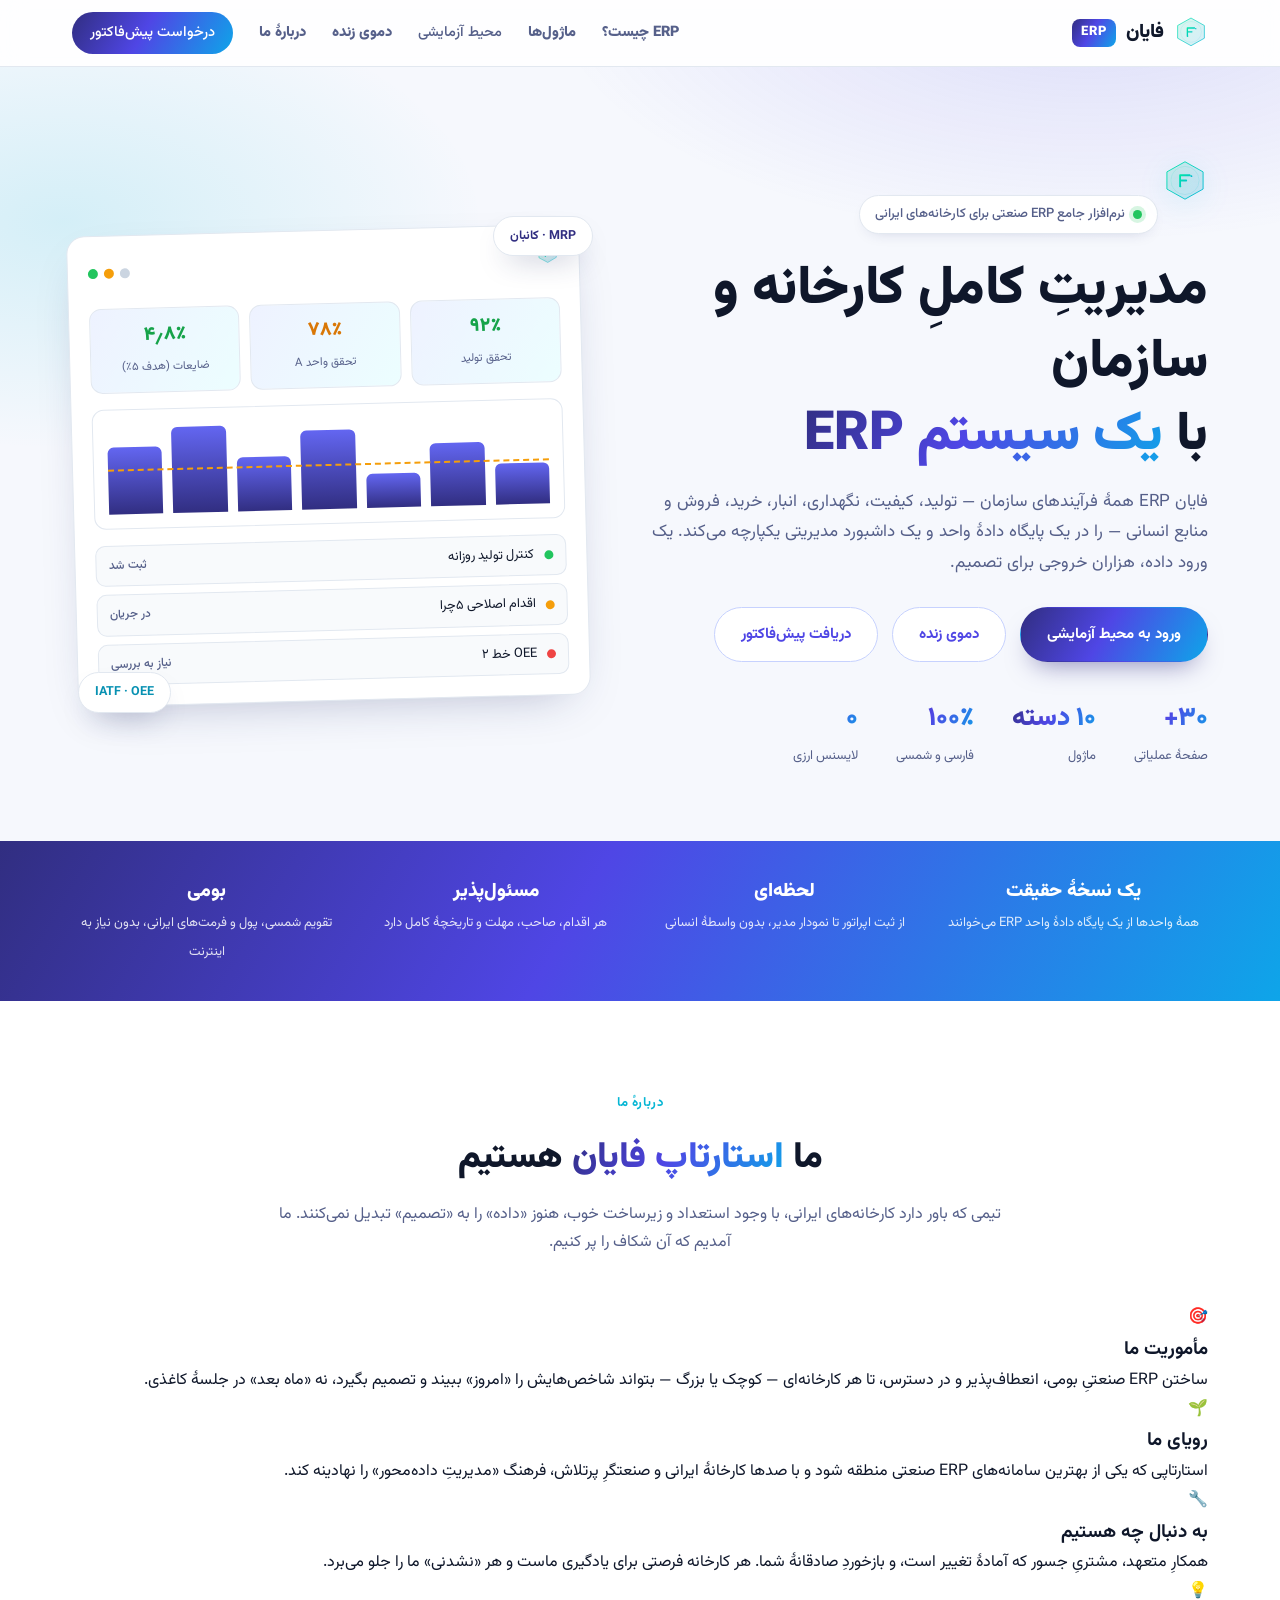
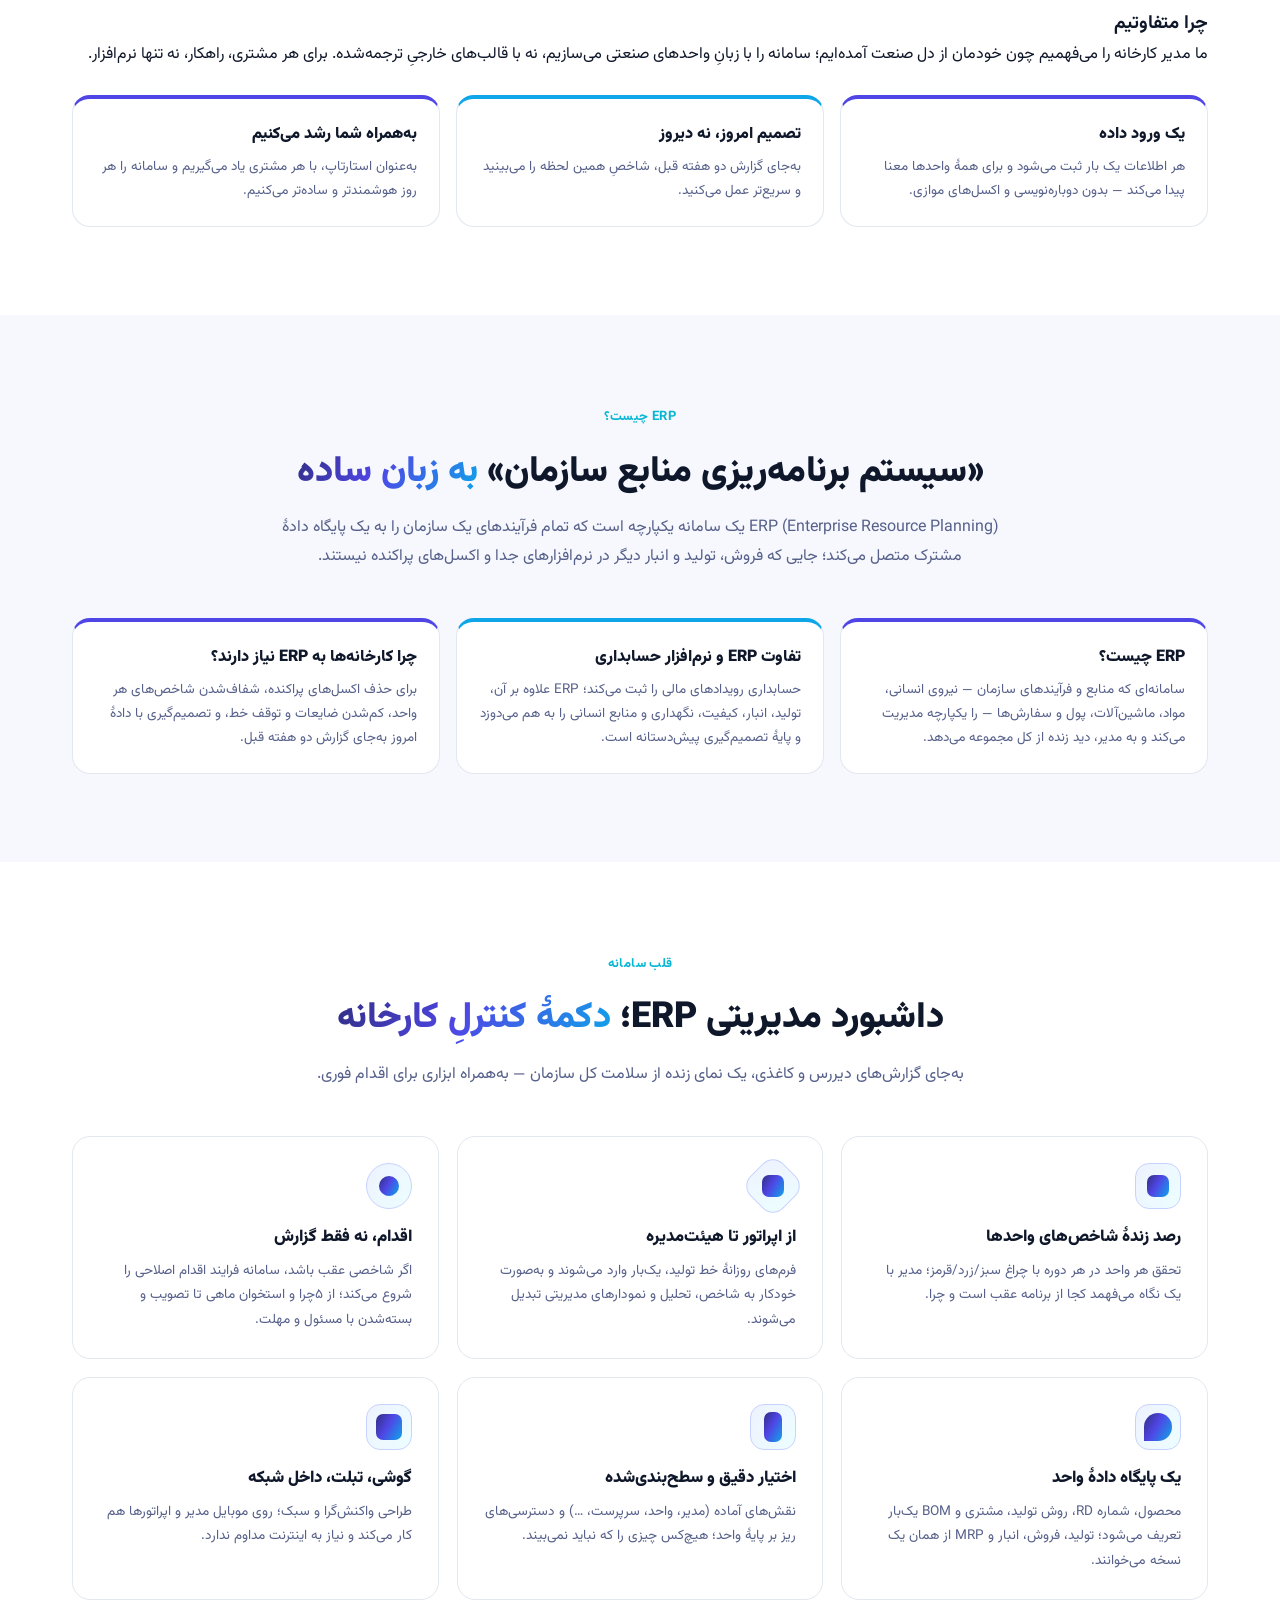
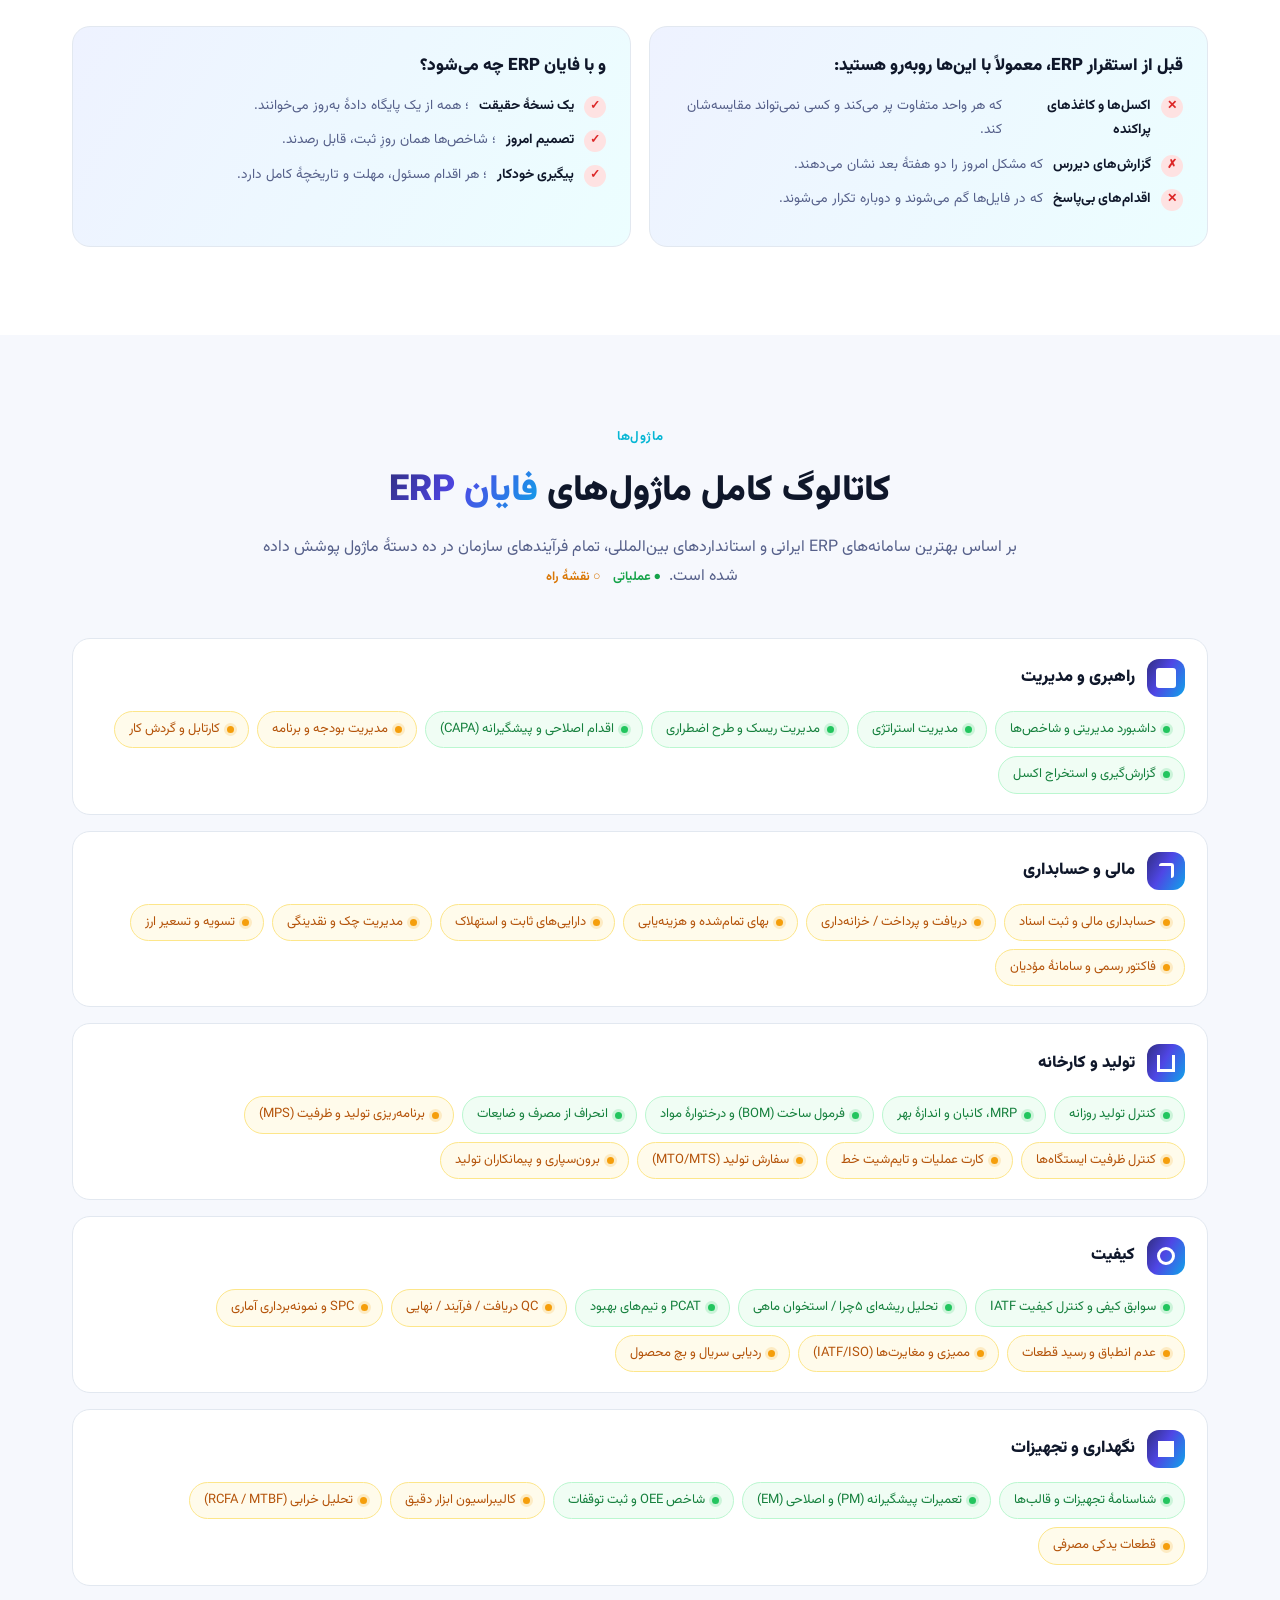
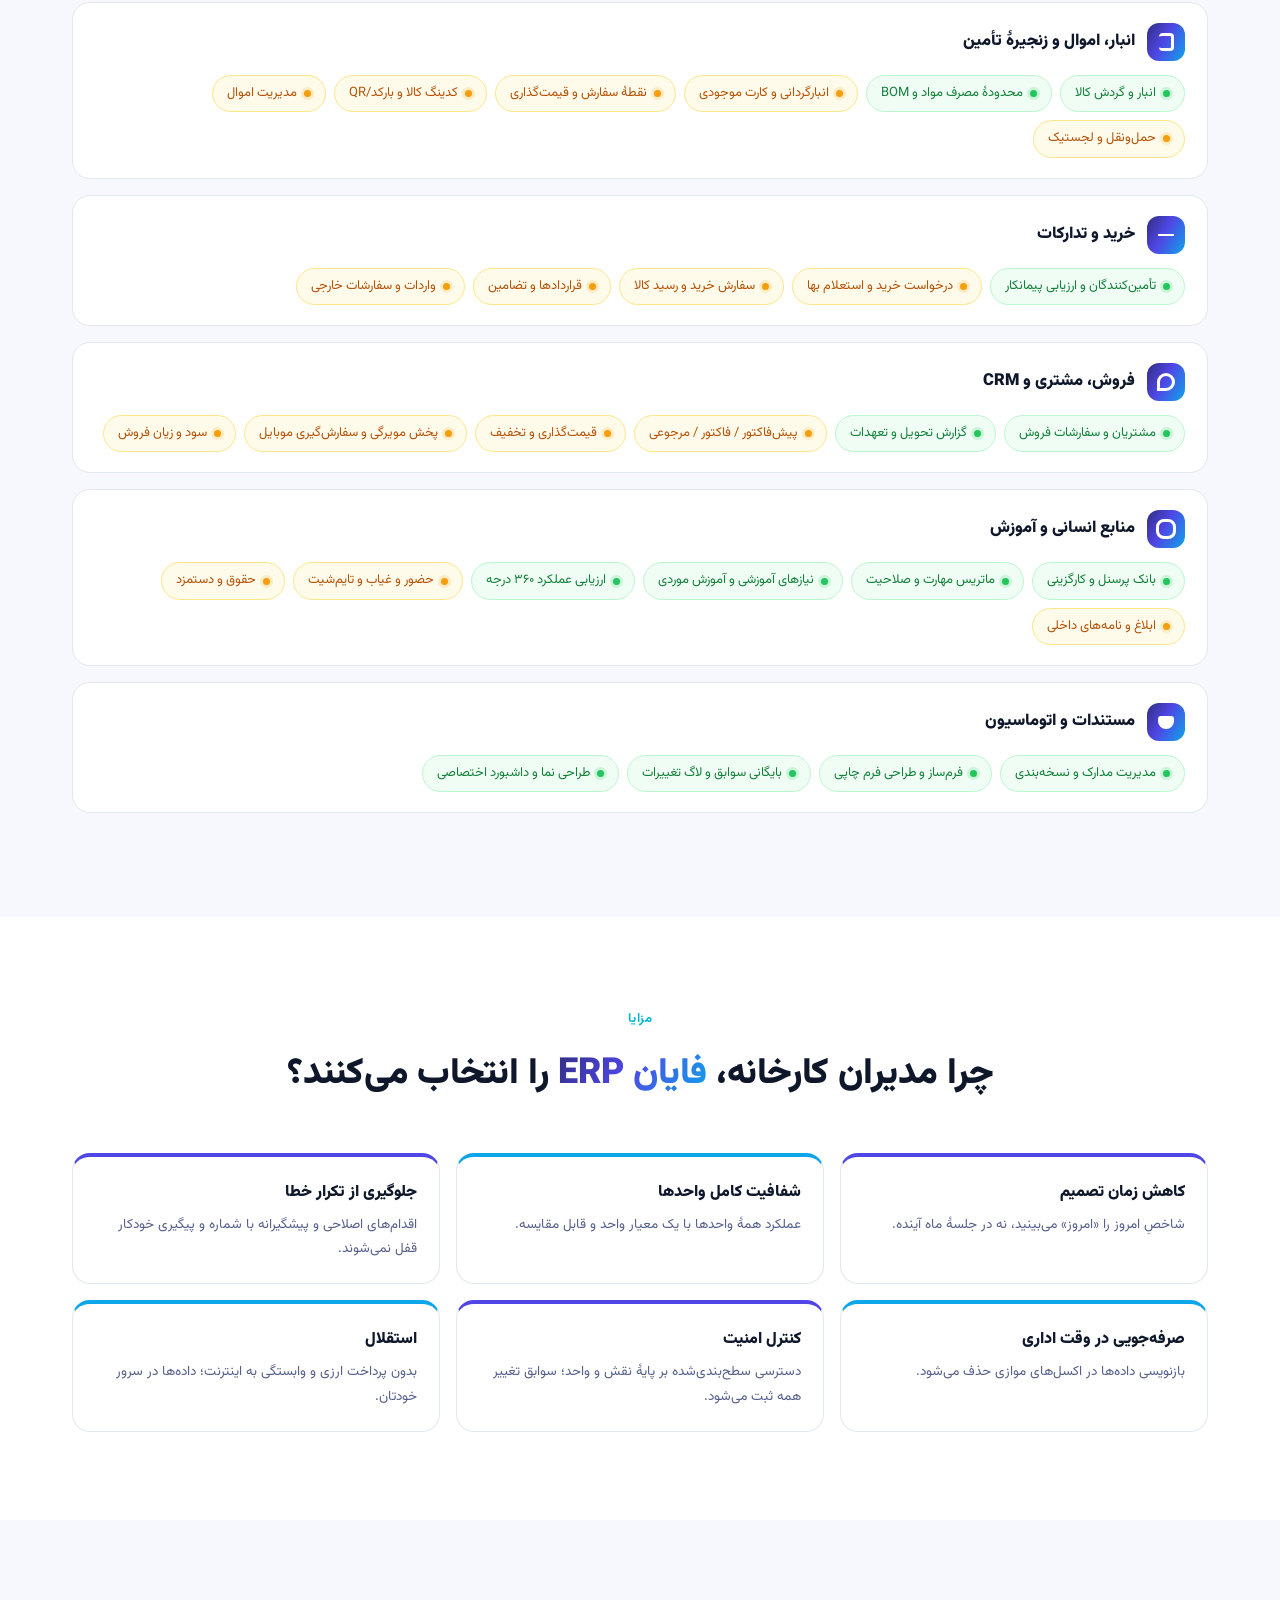
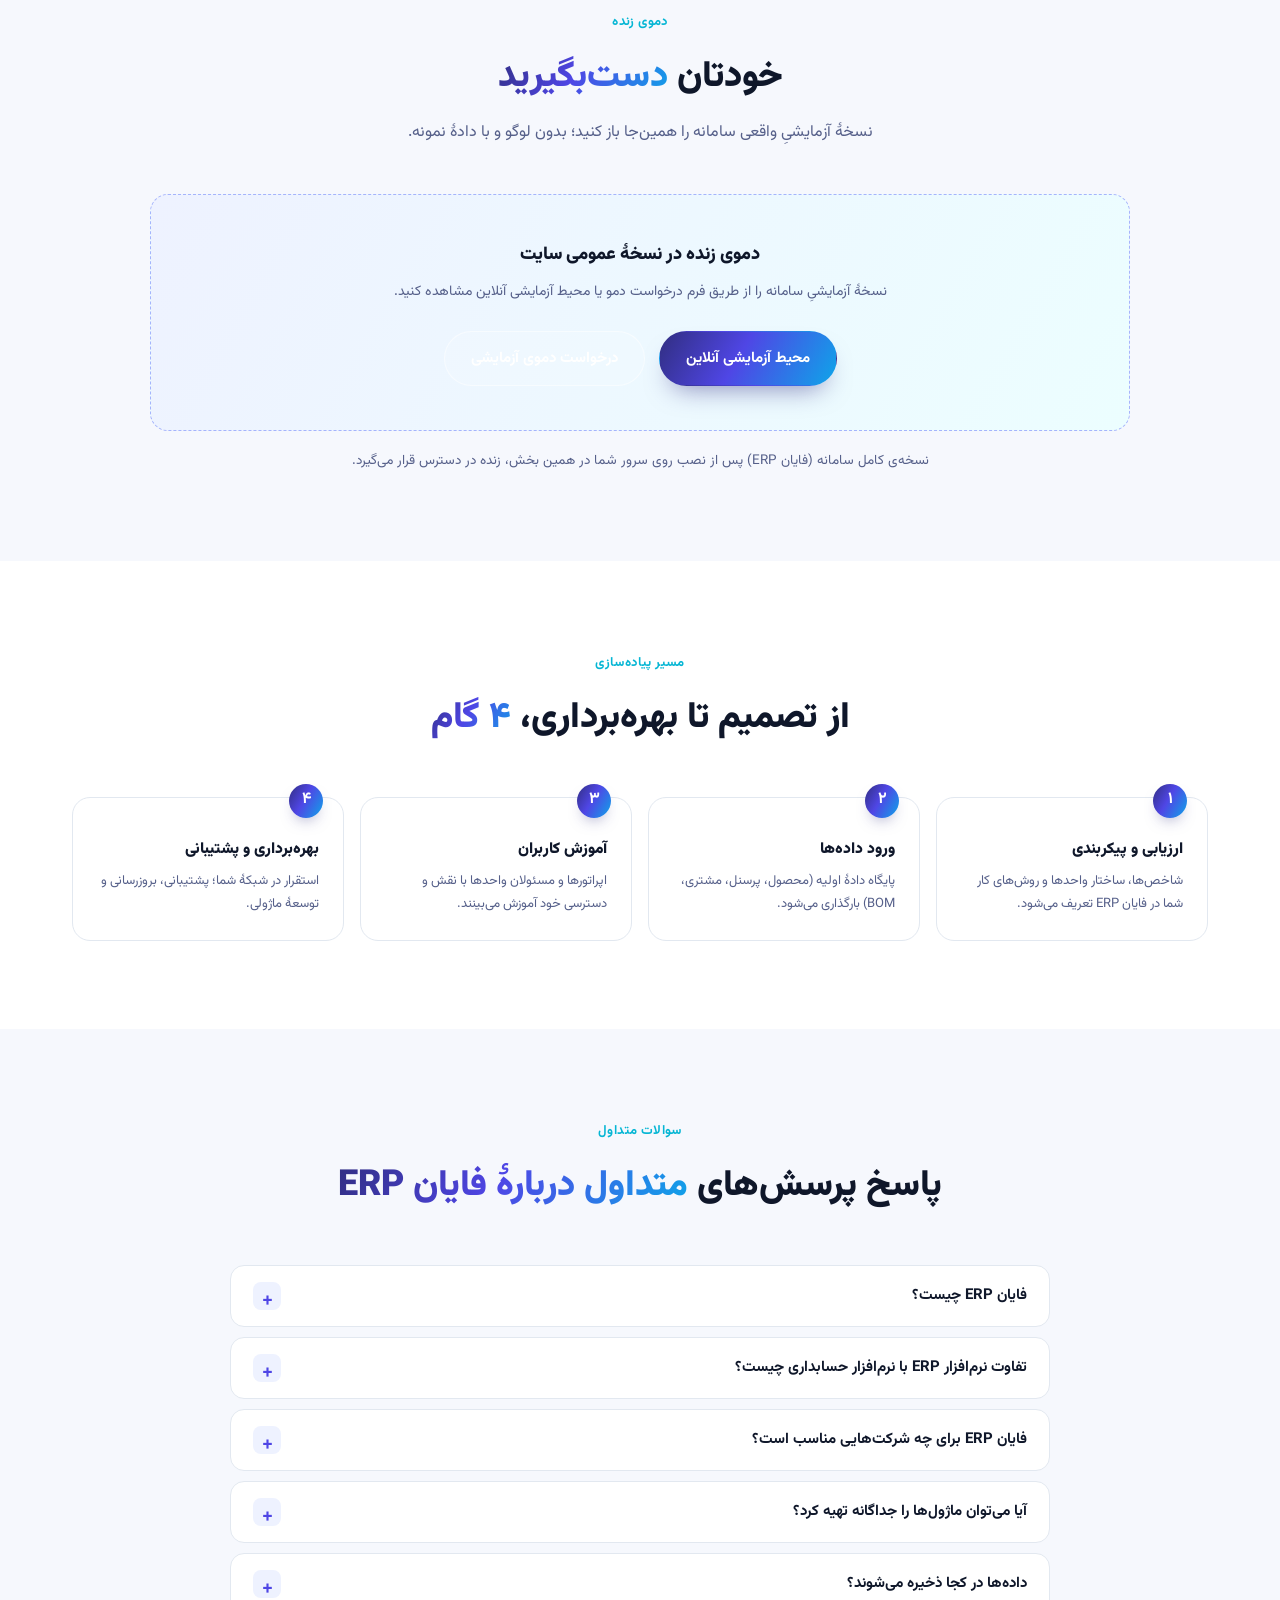
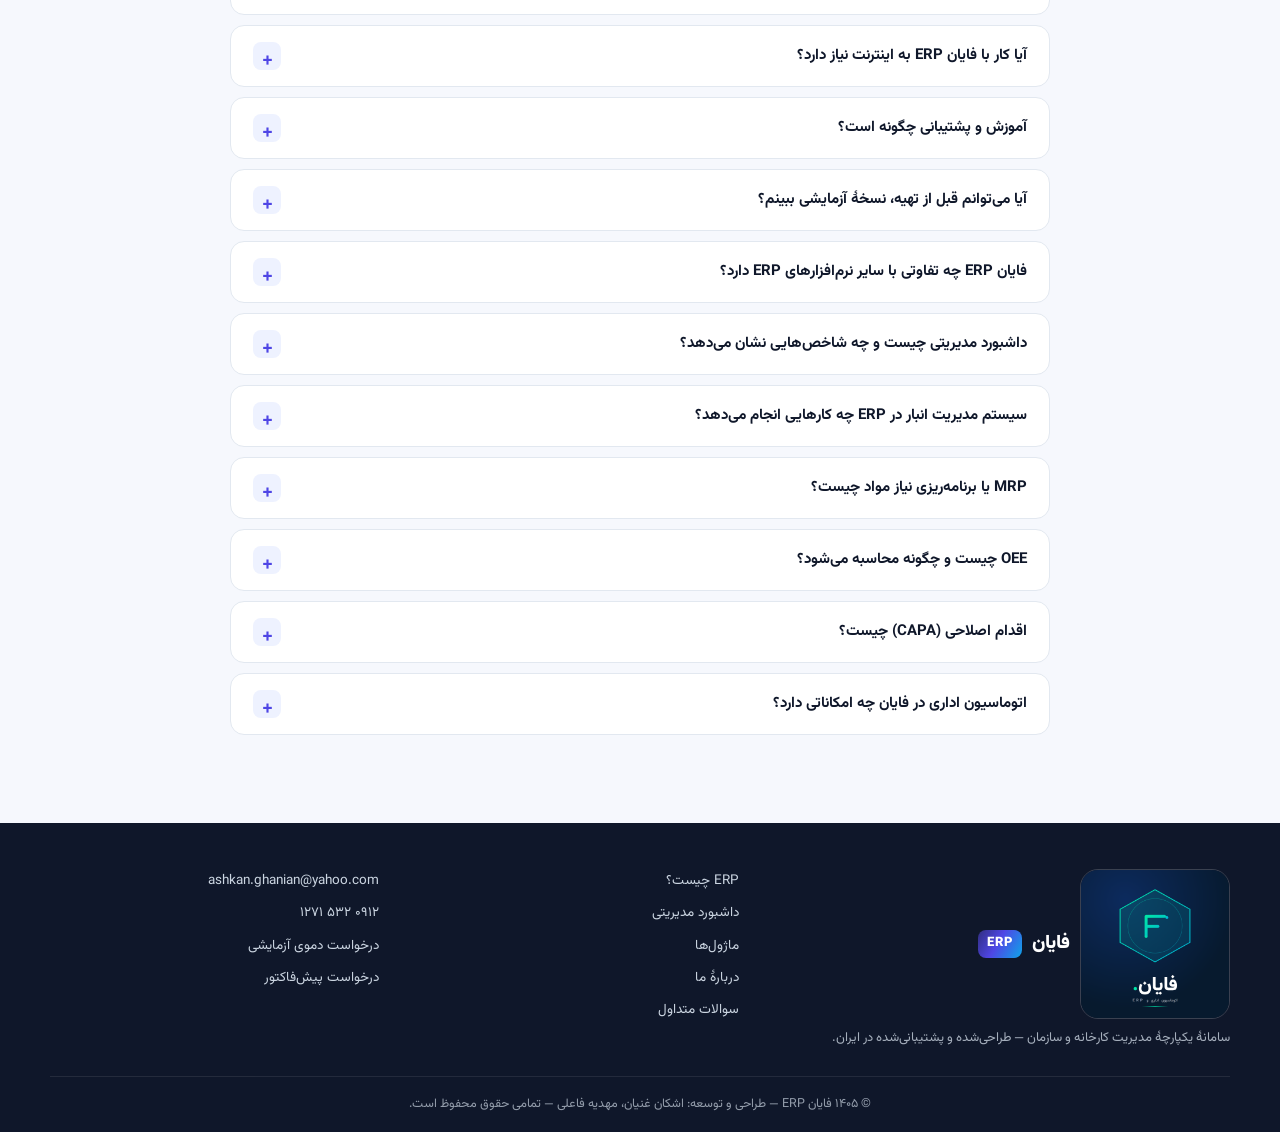
==== commit c0e163a7: "Trial: rich module descriptions + interactive test buttons; About us; SEO FAQ 15; no prices on site" ====
--- a/index.html
+++ b/index.html
@@ -64,11 +64,6 @@
         "@type": "Organization",
         "name": "فایان",
         "logo": "https://ashkanghanian-ux.github.io/fayan-erp/logo.png"
-      },
-      "offers": {
-        "@type": "Offer",
-        "priceCurrency": "IRR",
-        "description": "قیمت‌گذاری ماژولار؛ پیش‌فاکتور بر اساس ماژول‌های موردنیاز."
       }
     },
     {
@@ -116,8 +111,13 @@
         },
         {
           "@type": "Question",
-          "name": "قیمت فایان ERP چگونه محاسبه می‌شود؟",
-          "acceptedAnswer": { "@type": "Answer", "text": "قیمت‌گذاری ماژولار است؛ لیست قیمت هر ماژول به‌زودی منتشر می‌شود و پیش‌فاکتور اختصاصی بر اساس ماژول‌های انتخابی صادر می‌شود." }
+          "name": "آیا می‌توانم قبل از تهیه، نسخهٔ آزمایشی ببینم؟",
+          "acceptedAnswer": { "@type": "Answer", "text": "بله؛ محیط آزمایشی آنلاین رایگان است و برای دموی کامل با دادهٔ واقعی خودتان، فرم درخواست دمو را پر کنید. پیش‌فاکتور اختصاصی هم بر اساس ماژول‌های انتخابی صادر می‌شود." }
+        },
+        {
+          "@type": "Question",
+          "name": "فایان ERP چه تفاوتی با سایر نرم‌افزارهای ERP دارد؟",
+          "acceptedAnswer": { "@type": "Answer", "text": "فایان بومی است: تقویم شمسی، ساختار واحدها و فرم‌ها مطابق استاندارد ایران؛ روی سرور خودِ سازمان نصب و داده‌ها پیش شما می‌ماند؛ بدون لایسنس ارزی و با فرم‌ساز و معماری ماژولار، بدون برنامه‌نویسی با هر صنعت و ساختاری تطبیق پیدا می‌کند." }
         },
         {
           "@type": "Question",
@@ -170,7 +170,8 @@
       <a href="#modules">ماژول‌ها</a>
       <a href="trial.html">محیط آزمایشی</a>
       <a href="#demo">دموی زنده</a>
-      <a href="proforma.html" class="nav-cta">دریافت پیش‌فاکتور</a>
+      <a href="#team">دربارهٔ ما</a>
+      <a href="proforma.html" class="nav-cta">درخواست پیش‌فاکتور</a>
     </nav>
   </div>
 </header>
@@ -237,6 +238,46 @@
     <div><b>لحظه‌ای</b><span>از ثبت اپراتور تا نمودار مدیر، بدون واسطهٔ انسانی</span></div>
     <div><b>مسئول‌پذیر</b><span>هر اقدام، صاحب، مهلت و تاریخچهٔ کامل دارد</span></div>
     <div><b>بومی</b><span>تقویم شمسی، پول و فرمت‌های ایرانی، بدون نیاز به اینترنت</span></div>
+  </div>
+</section>
+
+<!-- ================= ABOUT US ================= -->
+<section class="section alt" id="team">
+  <div class="container">
+    <div class="sec-head">
+      <span class="kicker">دربارهٔ ما</span>
+      <h2>ما <span class="grad">استارتاپ فایان</span> هستیم</h2>
+      <p class="sec-sub">تیمی که باور دارد کارخانه‌های ایرانی، با وجود استعداد و زیرساخت خوب، هنوز «داده» را به «تصمیم» تبدیل نمی‌کنند. ما آمدیم که آن شکاف را پر کنیم.</p>
+    </div>
+
+    <div class="team-grid">
+      <div class="team-card">
+        <div class="team-ico">🎯</div>
+        <h3>مأموریت ما</h3>
+        <p>ساختن ERP صنعتیِ بومی، انعطاف‌پذیر و در دسترس، تا هر کارخانه‌ای — کوچک یا بزرگ — بتواند شاخص‌هایش را «امروز» ببیند و تصمیم بگیرد، نه «ماه بعد» در جلسهٔ کاغذی.</p>
+      </div>
+      <div class="team-card">
+        <div class="team-ico">🌱</div>
+        <h3>رویای ما</h3>
+        <p>استارتاپی که یکی از بهترین سامانه‌های ERP صنعتی منطقه شود و با صدها کارخانهٔ ایرانی و صنعتگرِ پرتلاش، فرهنگ «مدیریتِ داده‌محور» را نهادینه کند.</p>
+      </div>
+      <div class="team-card">
+        <div class="team-ico">🔧</div>
+        <h3>به دنبال چه هستیم</h3>
+        <p>همکارِ متعهد، مشتریِ جسور که آمادهٔ تغییر است، و بازخوردِ صادقانهٔ شما. هر کارخانه فرصتی برای یادگیری ماست و هر «نشدنی» ما را جلو می‌برد.</p>
+      </div>
+      <div class="team-card">
+        <div class="team-ico">💡</div>
+        <h3>چرا متفاوتیم</h3>
+        <p>ما مدیر کارخانه را می‌فهمیم چون خودمان از دل صنعت آمده‌ایم؛ سامانه را با زبانِ واحدهای صنعتی می‌سازیم، نه با قالب‌های خارجیِ ترجمه‌شده. برای هر مشتری، راهکار، نه تنها نرم‌افزار.</p>
+      </div>
+    </div>
+
+    <div class="why-grid about-grid" style="margin-top:26px">
+      <div class="why-card"><h3>یک ورود داده</h3><p>هر اطلاعات یک بار ثبت می‌شود و برای همهٔ واحدها معنا پیدا می‌کند — بدون دوباره‌نویسی و اکسل‌های موازی.</p></div>
+      <div class="why-card"><h3>تصمیم امروز، نه دیروز</h3><p>به‌جای گزارش دو هفته قبل، شاخصِ همین لحظه را می‌بینید و سریع‌تر عمل می‌کنید.</p></div>
+      <div class="why-card"><h3>به‌همراه شما رشد می‌کنیم</h3><p>به‌عنوان استارتاپ، با هر مشتری یاد می‌گیریم و سامانه را هر روز هوشمندتر و ساده‌تر می‌کنیم.</p></div>
+    </div>
   </div>
 </section>
 
@@ -568,8 +609,12 @@
         <p>پس از استقرار، کاربران هر واحد بر اساس نقش و سطح دسترسی خود آموزش می‌بینند و خدمات پشتیبانی، بروزرسانی و توسعهٔ ماژولی ارائه می‌شود.</p>
       </details>
       <details>
-        <summary>قیمت فایان ERP چگونه محاسبه می‌شود؟</summary>
-        <p>قیمت‌گذاری ماژولار است؛ لیست قیمت هر ماژول به‌زودی منتشر می‌شود و پیش‌فاکتور اختصاصی بر اساس ماژول‌های انتخابی صادر می‌شود.</p>
+        <summary>آیا می‌توانم قبل از تهیه، نسخهٔ آزمایشی ببینم؟</summary>
+        <p>بله؛ محیط آزمایشی آنلاین رایگان است و برای دموی کامل با دادهٔ واقعی خودتان، فرم درخواست دمو را پر کنید. پیش‌فاکتور اختصاصی هم بر اساس ماژول‌های انتخابی شما صادر می‌شود.</p>
+      </details>
+      <details>
+        <summary>فایان ERP چه تفاوتی با سایر نرم‌افزارهای ERP دارد؟</summary>
+        <p>فایان بومی است: تقویم شمسی، ساختار واحدها و فرم‌ها مطابق استاندارد ایران؛ روی سرور خودِ سازمان نصب می‌شود و داده‌ها پیش شما می‌ماند؛ بدون لایسنس ارزی است و با فرم‌ساز و معماری ماژولار، بدون برنامه‌نویسی با هر صنعت و ساختاری تطبیق پیدا می‌کند.</p>
       </details>
       <details>
         <summary>داشبورد مدیریتی چیست و چه شاخص‌هایی نشان می‌دهد؟</summary>
@@ -595,19 +640,6 @@
         <summary>اتوماسیون اداری در فایان چه امکاناتی دارد؟</summary>
         <p>برنامهٔ اداری فایان نامه‌نگاری (ورودی/ارسالی/پیش‌نویس)، مرخصی و ماموریت، ترک محل، امضای آنلاین، پیام‌ها، جستجوی سراسری و پنل مدیریت را یکپارچه پوشش می‌دهد؛ بدون کاغذ و با تاریخچهٔ کامل.</p>
       </details>
-    </div>
-  </div>
-</section>
-
-<!-- ================= PRICING TEASER ================= -->
-<section class="section alt pricing-sec" id="pricing">
-  <div class="container pricing-card">
-    <span class="pill">تعرفه</span>
-    <h2>قیمت‌گذاری ماژول‌های فایان ERP</h2>
-    <p>لیست قیمت هر ماژول به‌زودی منتشر می‌شود. تا آن زمان، پیش‌فاکتور اختصاصی بر اساس ماژول‌های موردنیازتان صادر می‌کنیم.</p>
-    <div class="price-btn-row">
-      <a class="btn btn-primary" href="proforma.html">درخواست پیش‌فاکتور</a>
-      <a class="btn btn-ghost" href="demo-request.html">درخواست دموی آزمایشی</a>
     </div>
   </div>
 </section>
@@ -623,8 +655,8 @@
       <a href="#about">ERP چیست؟</a>
       <a href="#dashboard">داشبورد مدیریتی</a>
       <a href="#modules">ماژول‌ها</a>
+      <a href="#team">دربارهٔ ما</a>
       <a href="#faq">سوالات متداول</a>
-      <a href="#pricing">تعرفه</a>
     </div>
     <div class="footer-links">
       <a href="mailto:ashkan.ghanian@yahoo.com">ashkan.ghanian@yahoo.com</a>
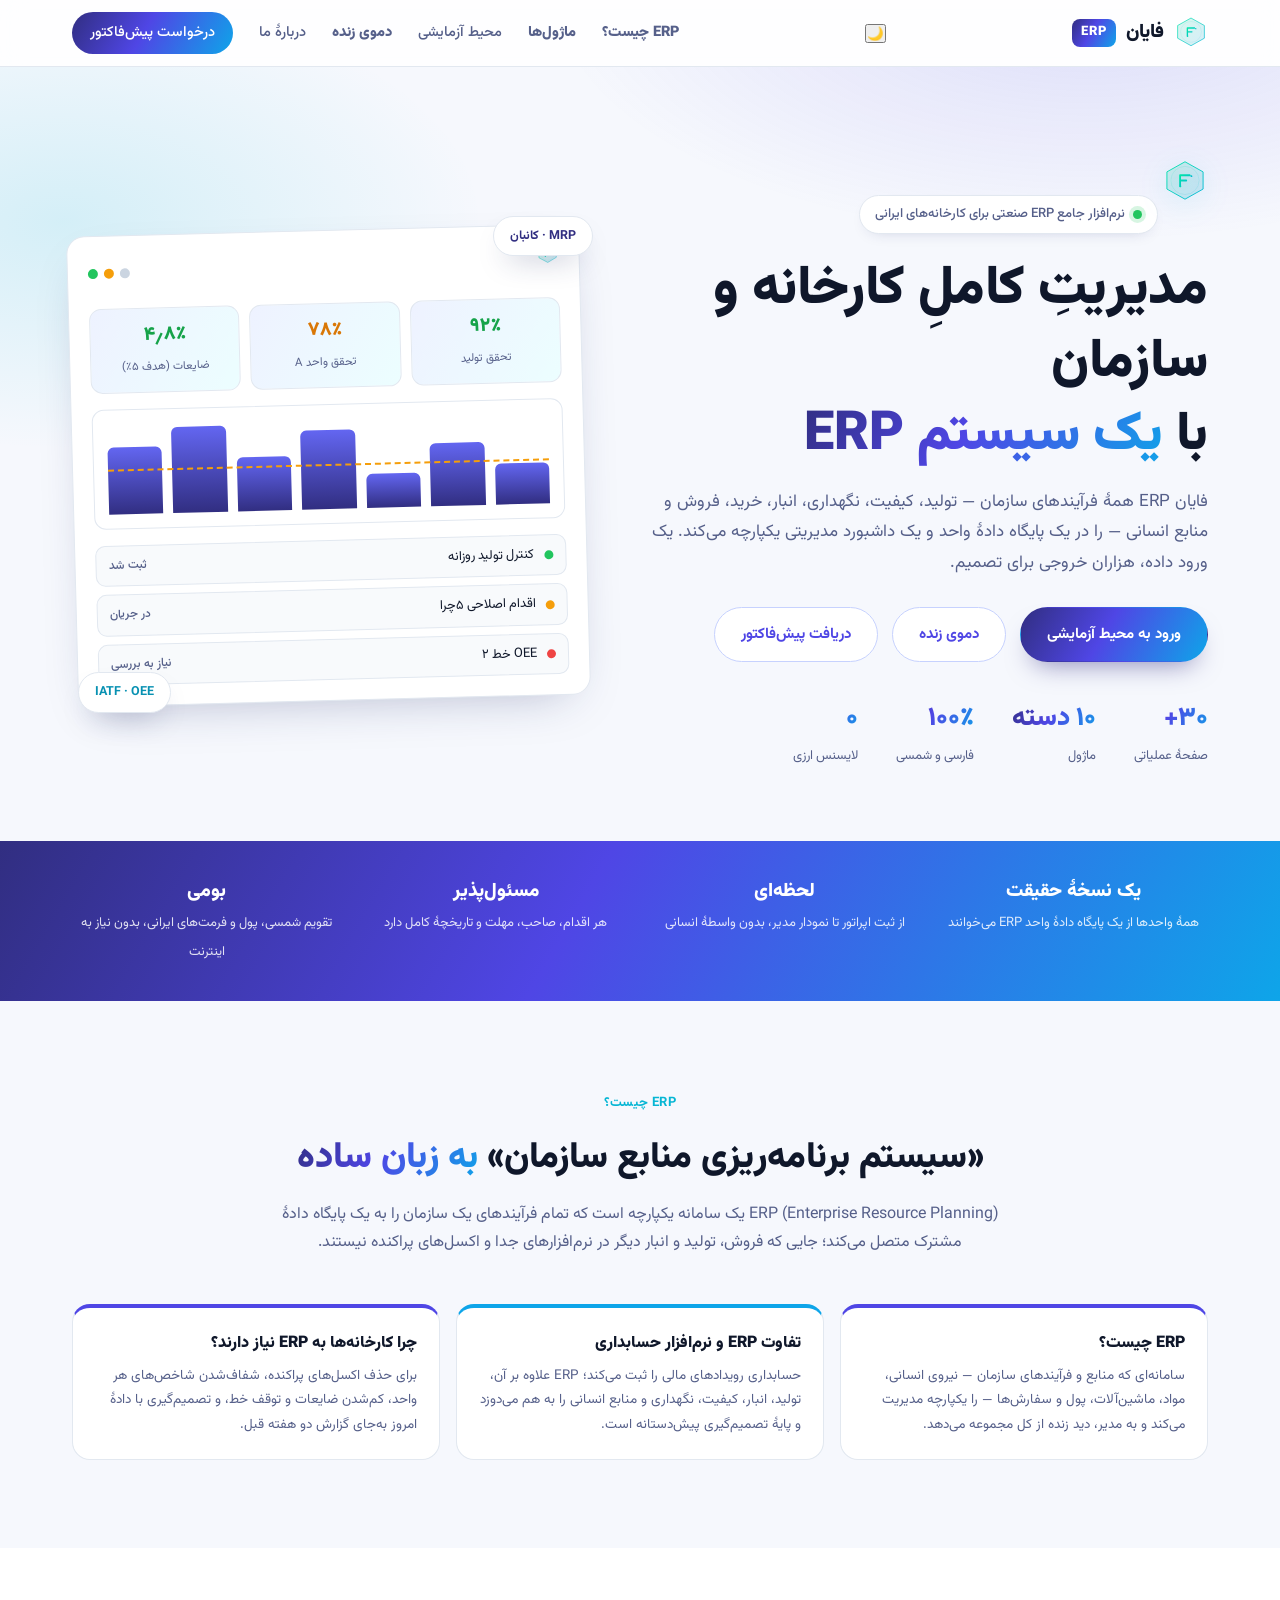
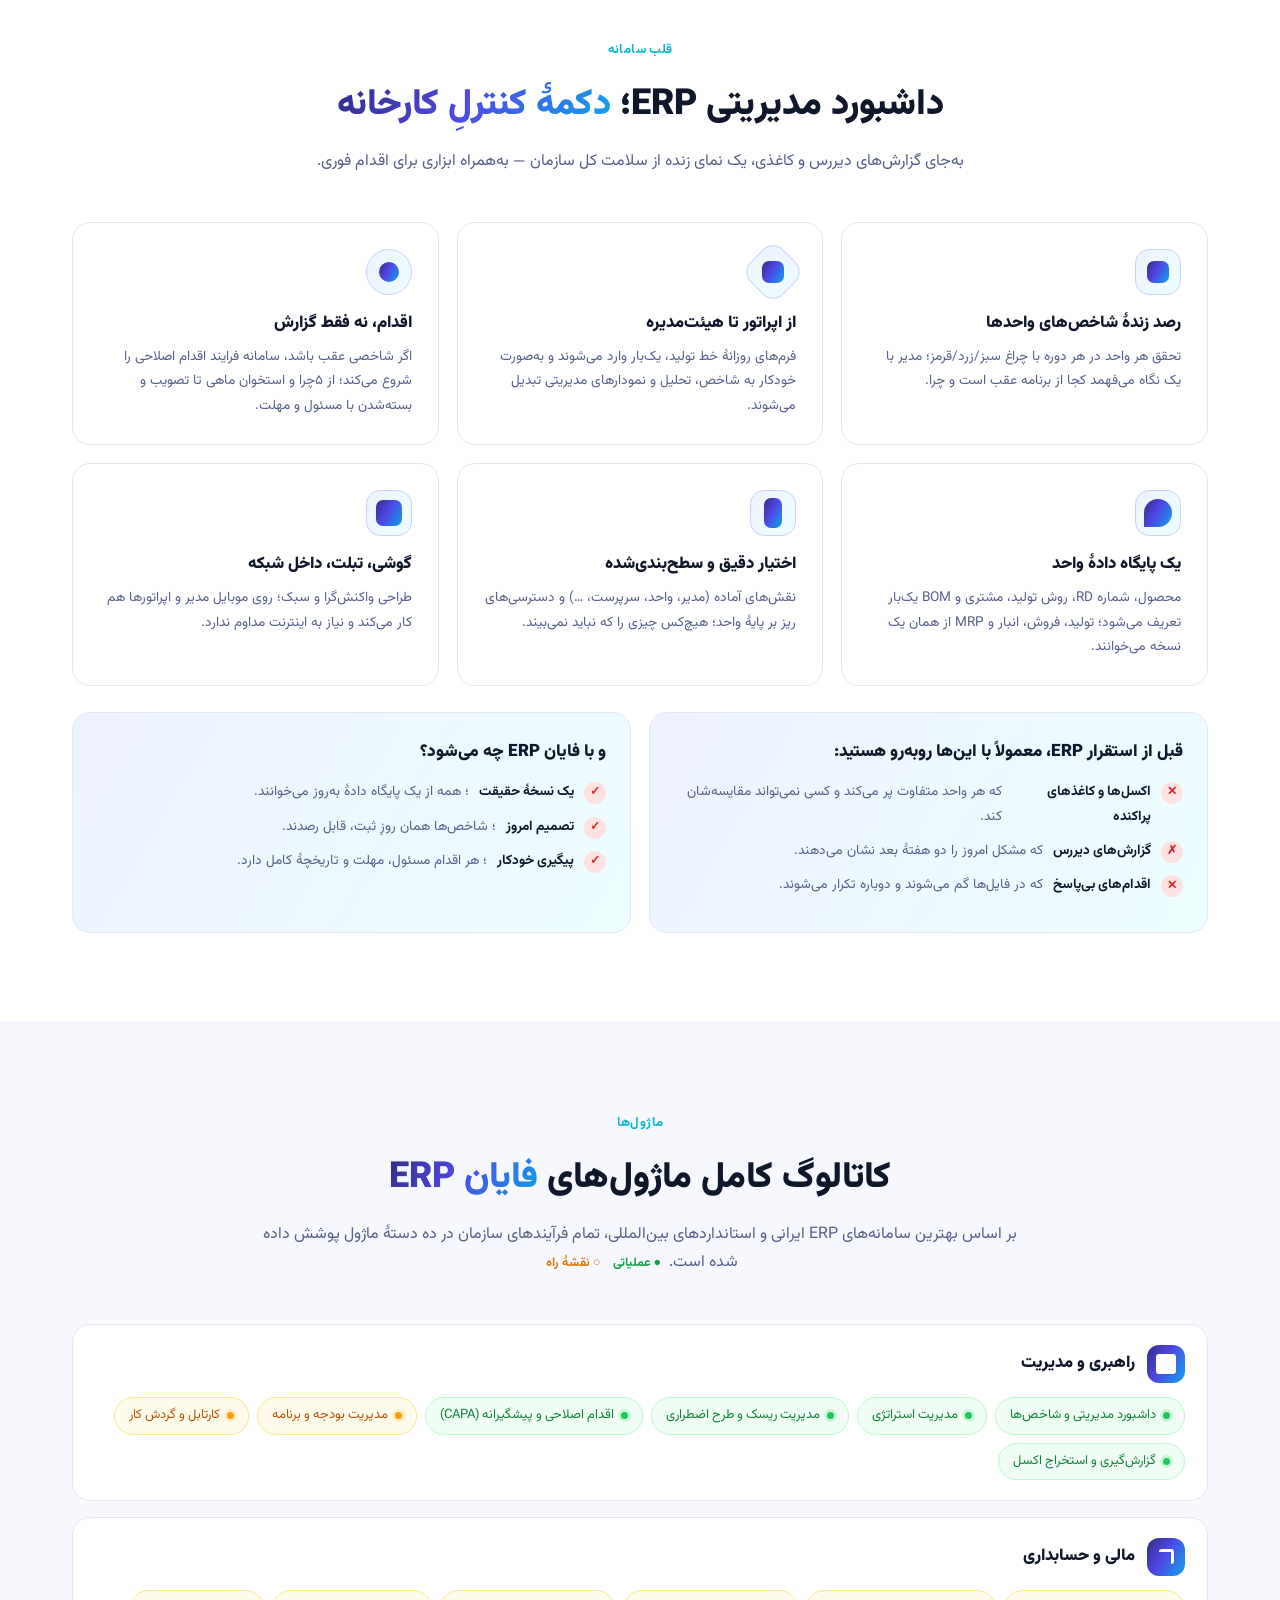
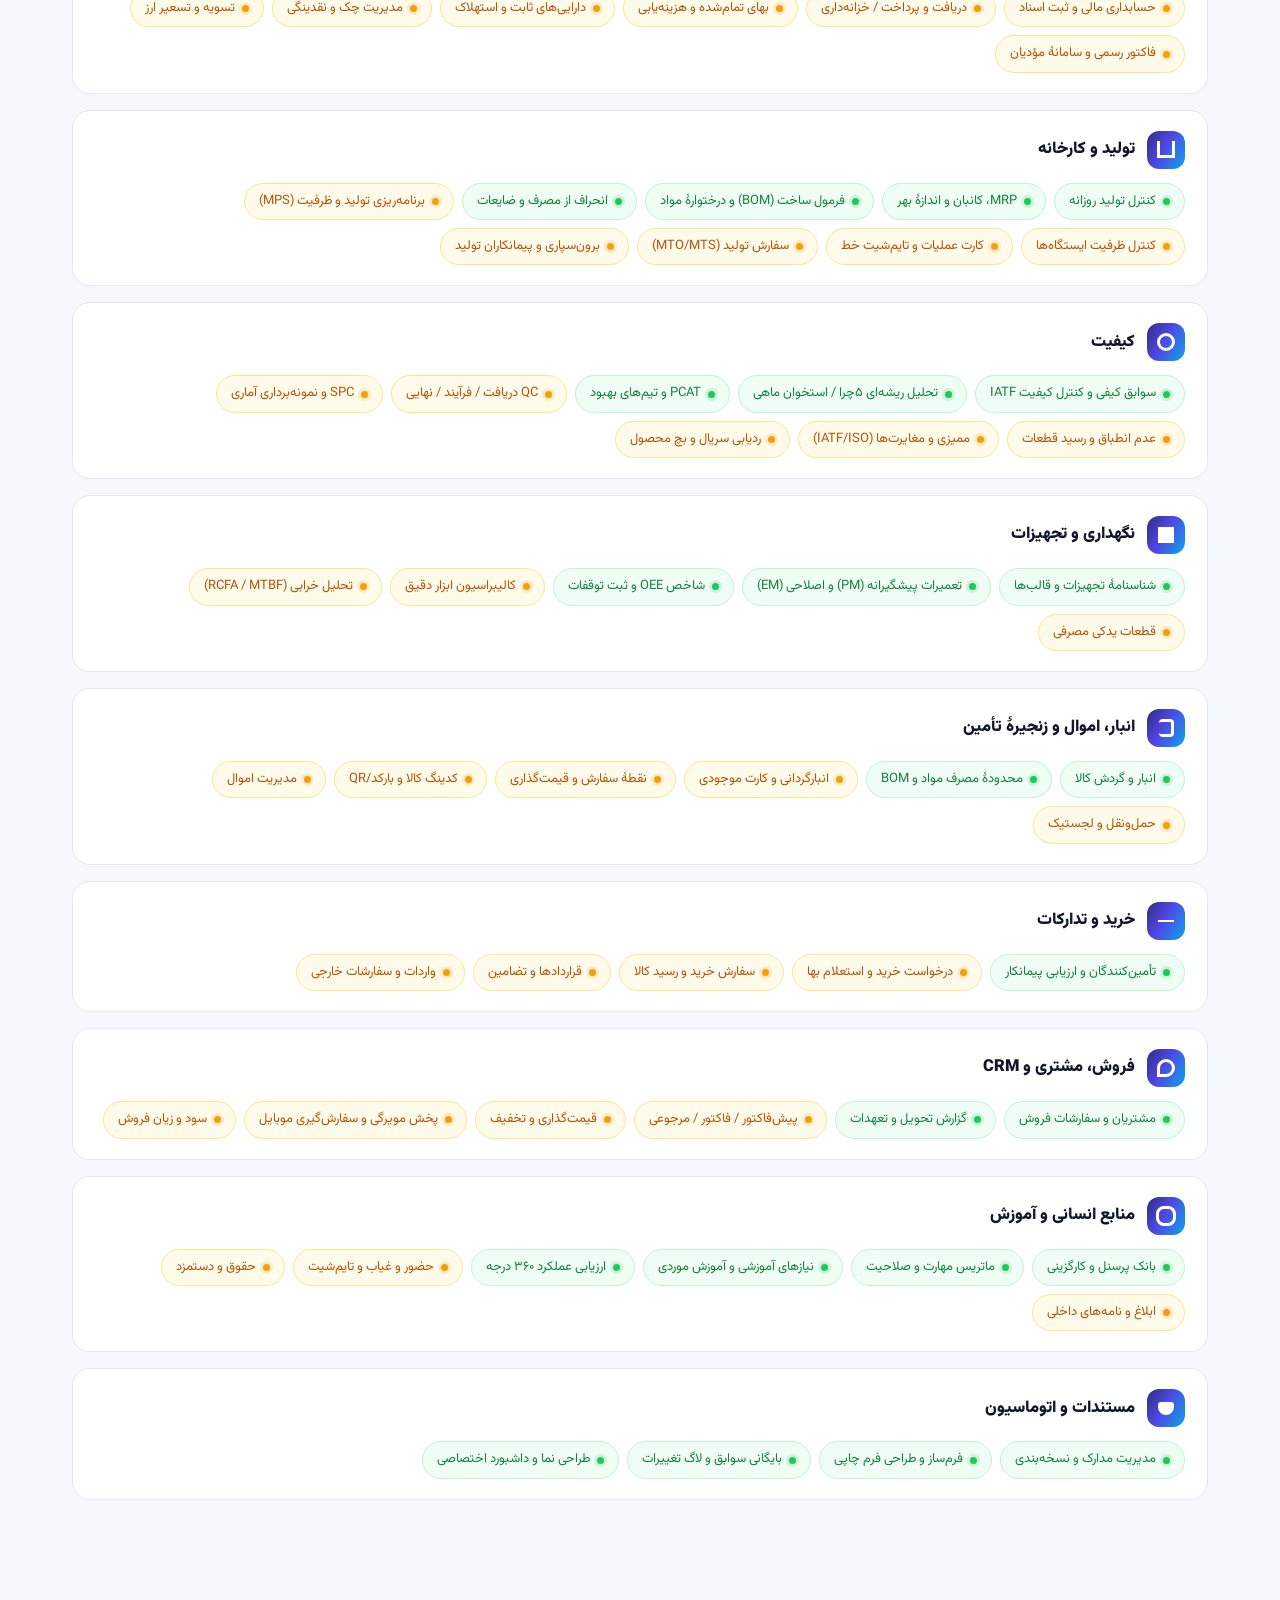
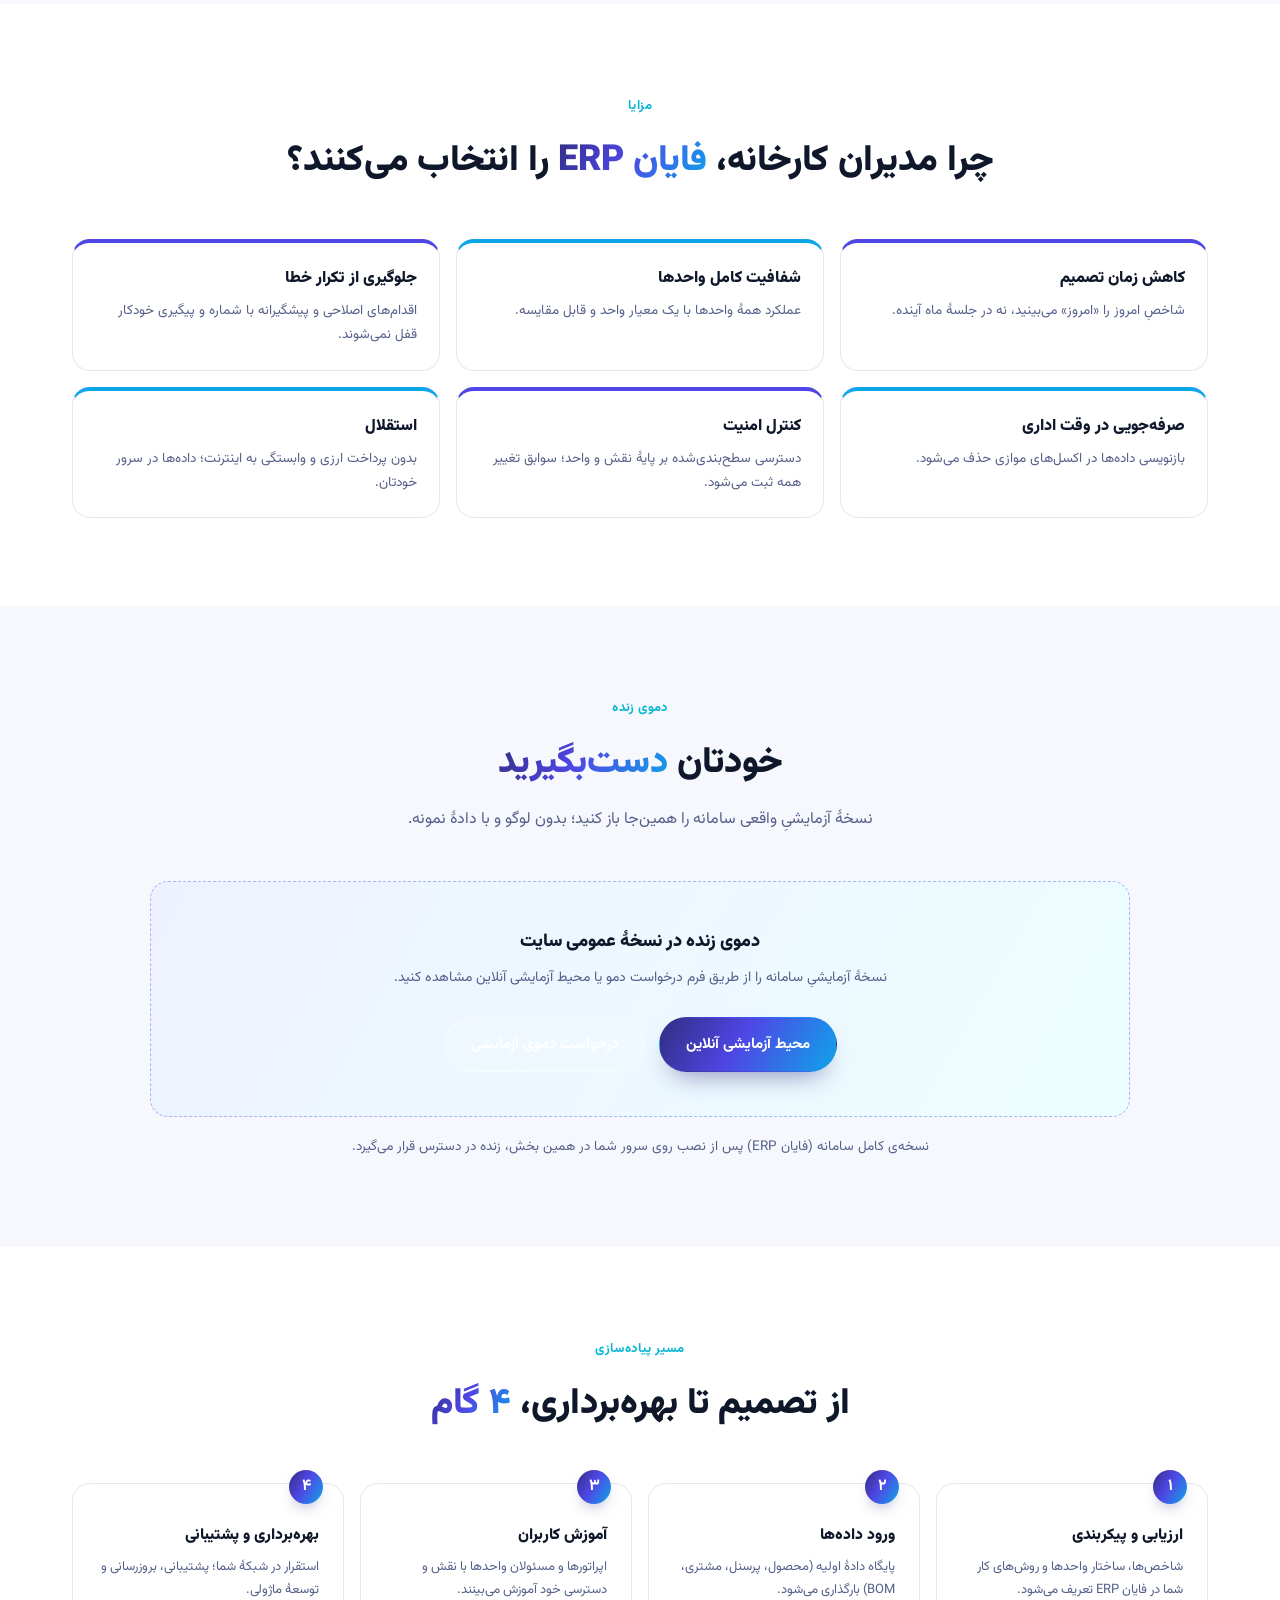
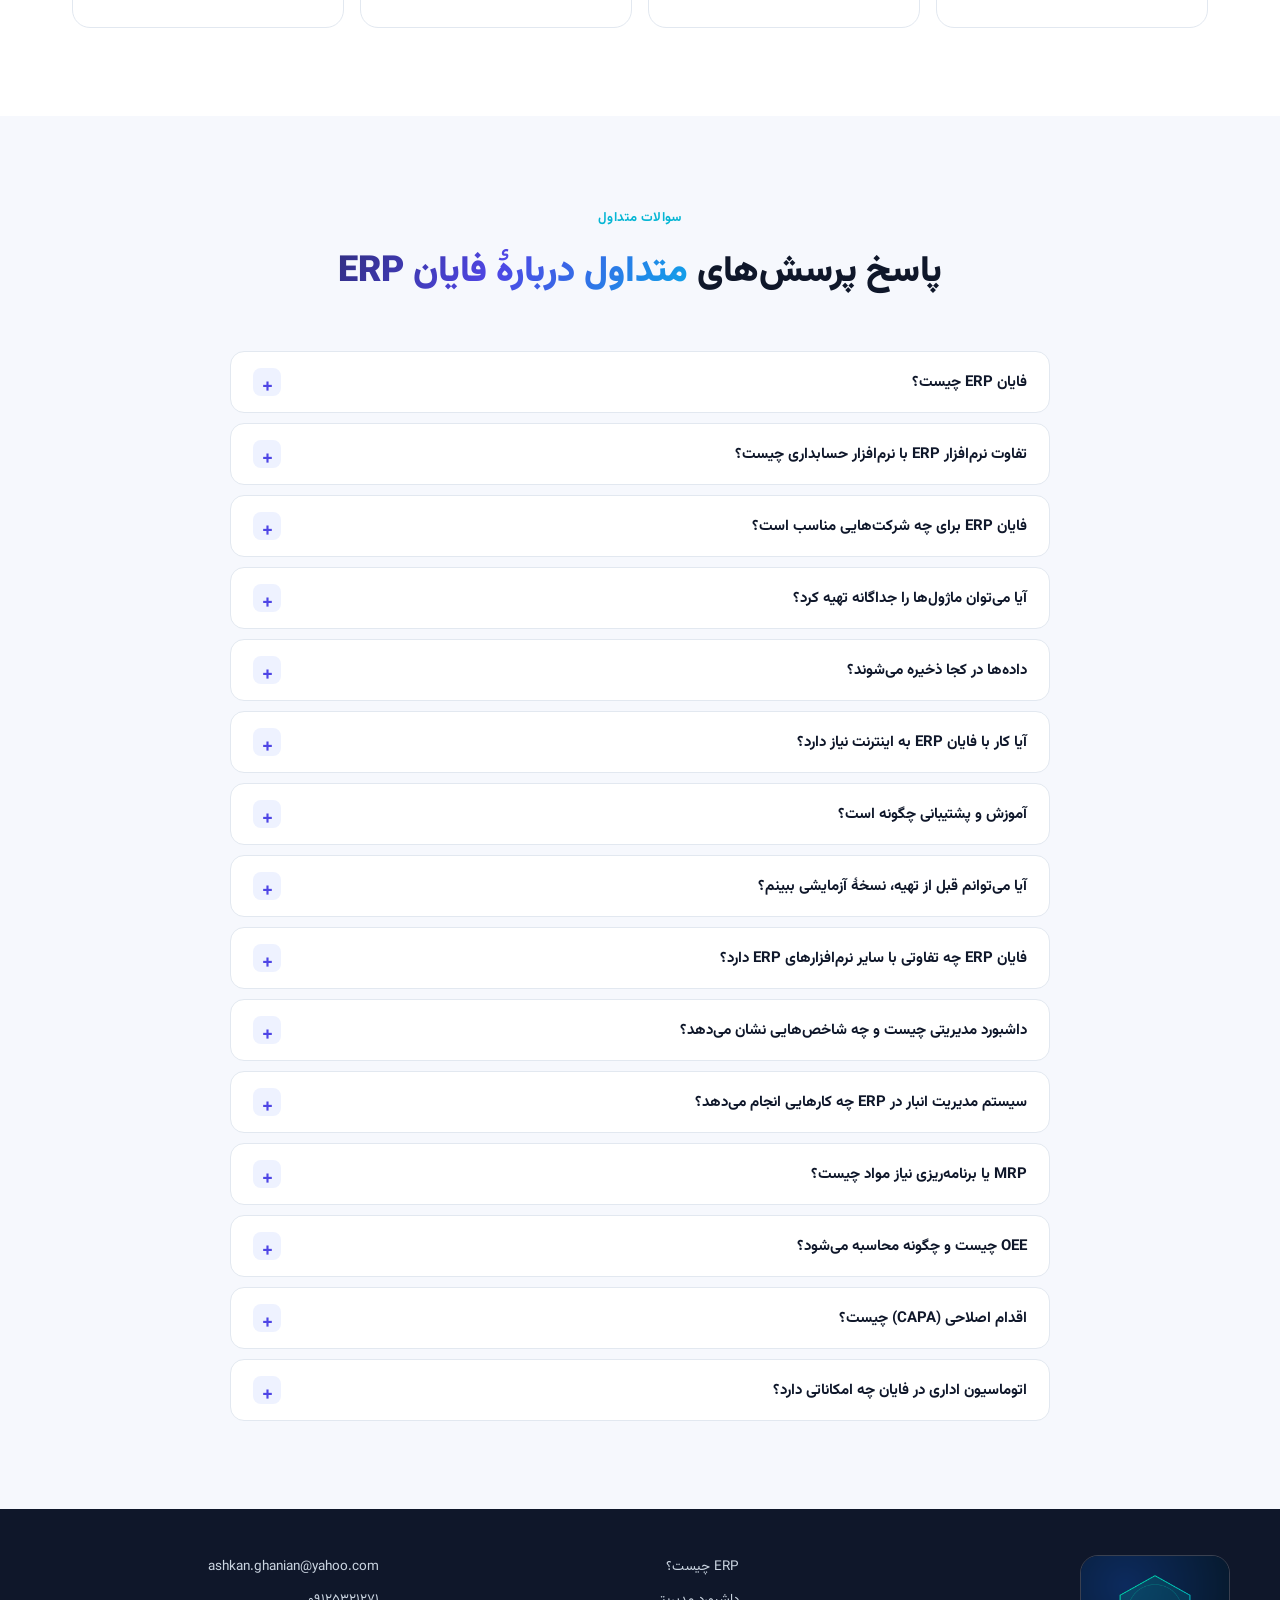
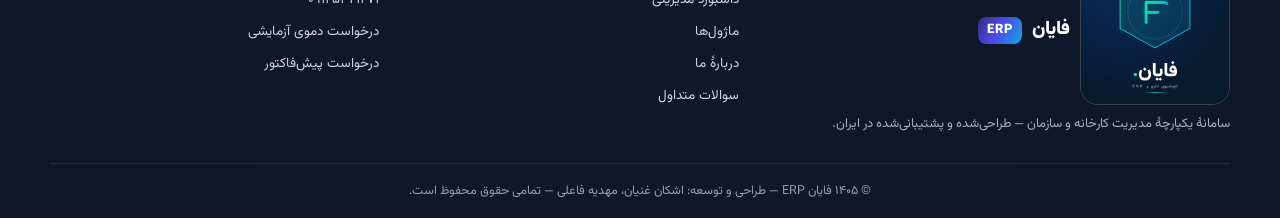
==== commit 45c878a3: "Interactive real test simulators in trial; about page; shared theme on all pages; phone without spac" ====
--- a/index.html
+++ b/index.html
@@ -165,12 +165,13 @@
       <span class="brand-name">فایان</span><span class="brand-suf">ERP</span>
     </a>
     <button class="nav-burger" id="navBurger" aria-label="منو"><span></span><span></span><span></span></button>
+    <button class="theme-btn" id="themeBtn" title="تغییر تم (روشن/تیره)" aria-label="حالت تیره">🌙</button>
     <nav class="nav-links" id="navLinks">
       <a href="#about">ERP چیست؟</a>
       <a href="#modules">ماژول‌ها</a>
       <a href="trial.html">محیط آزمایشی</a>
       <a href="#demo">دموی زنده</a>
-      <a href="#team">دربارهٔ ما</a>
+      <a href="about.html">دربارهٔ ما</a>
       <a href="proforma.html" class="nav-cta">درخواست پیش‌فاکتور</a>
     </nav>
   </div>
@@ -238,46 +239,6 @@
     <div><b>لحظه‌ای</b><span>از ثبت اپراتور تا نمودار مدیر، بدون واسطهٔ انسانی</span></div>
     <div><b>مسئول‌پذیر</b><span>هر اقدام، صاحب، مهلت و تاریخچهٔ کامل دارد</span></div>
     <div><b>بومی</b><span>تقویم شمسی، پول و فرمت‌های ایرانی، بدون نیاز به اینترنت</span></div>
-  </div>
-</section>
-
-<!-- ================= ABOUT US ================= -->
-<section class="section alt" id="team">
-  <div class="container">
-    <div class="sec-head">
-      <span class="kicker">دربارهٔ ما</span>
-      <h2>ما <span class="grad">استارتاپ فایان</span> هستیم</h2>
-      <p class="sec-sub">تیمی که باور دارد کارخانه‌های ایرانی، با وجود استعداد و زیرساخت خوب، هنوز «داده» را به «تصمیم» تبدیل نمی‌کنند. ما آمدیم که آن شکاف را پر کنیم.</p>
-    </div>
-
-    <div class="team-grid">
-      <div class="team-card">
-        <div class="team-ico">🎯</div>
-        <h3>مأموریت ما</h3>
-        <p>ساختن ERP صنعتیِ بومی، انعطاف‌پذیر و در دسترس، تا هر کارخانه‌ای — کوچک یا بزرگ — بتواند شاخص‌هایش را «امروز» ببیند و تصمیم بگیرد، نه «ماه بعد» در جلسهٔ کاغذی.</p>
-      </div>
-      <div class="team-card">
-        <div class="team-ico">🌱</div>
-        <h3>رویای ما</h3>
-        <p>استارتاپی که یکی از بهترین سامانه‌های ERP صنعتی منطقه شود و با صدها کارخانهٔ ایرانی و صنعتگرِ پرتلاش، فرهنگ «مدیریتِ داده‌محور» را نهادینه کند.</p>
-      </div>
-      <div class="team-card">
-        <div class="team-ico">🔧</div>
-        <h3>به دنبال چه هستیم</h3>
-        <p>همکارِ متعهد، مشتریِ جسور که آمادهٔ تغییر است، و بازخوردِ صادقانهٔ شما. هر کارخانه فرصتی برای یادگیری ماست و هر «نشدنی» ما را جلو می‌برد.</p>
-      </div>
-      <div class="team-card">
-        <div class="team-ico">💡</div>
-        <h3>چرا متفاوتیم</h3>
-        <p>ما مدیر کارخانه را می‌فهمیم چون خودمان از دل صنعت آمده‌ایم؛ سامانه را با زبانِ واحدهای صنعتی می‌سازیم، نه با قالب‌های خارجیِ ترجمه‌شده. برای هر مشتری، راهکار، نه تنها نرم‌افزار.</p>
-      </div>
-    </div>
-
-    <div class="why-grid about-grid" style="margin-top:26px">
-      <div class="why-card"><h3>یک ورود داده</h3><p>هر اطلاعات یک بار ثبت می‌شود و برای همهٔ واحدها معنا پیدا می‌کند — بدون دوباره‌نویسی و اکسل‌های موازی.</p></div>
-      <div class="why-card"><h3>تصمیم امروز، نه دیروز</h3><p>به‌جای گزارش دو هفته قبل، شاخصِ همین لحظه را می‌بینید و سریع‌تر عمل می‌کنید.</p></div>
-      <div class="why-card"><h3>به‌همراه شما رشد می‌کنیم</h3><p>به‌عنوان استارتاپ، با هر مشتری یاد می‌گیریم و سامانه را هر روز هوشمندتر و ساده‌تر می‌کنیم.</p></div>
-    </div>
   </div>
 </section>
 
@@ -655,12 +616,12 @@
       <a href="#about">ERP چیست؟</a>
       <a href="#dashboard">داشبورد مدیریتی</a>
       <a href="#modules">ماژول‌ها</a>
-      <a href="#team">دربارهٔ ما</a>
+      <a href="about.html">دربارهٔ ما</a>
       <a href="#faq">سوالات متداول</a>
     </div>
     <div class="footer-links">
       <a href="mailto:ashkan.ghanian@yahoo.com">ashkan.ghanian@yahoo.com</a>
-      <a href="tel:+989125321271">۰۹۱۲ ۵۳۲ ۱۲۷۱</a>
+      <a href="tel:+989125321271">۰۹۱۲۵۳۲۱۲۷۱</a>
       <a href="demo-request.html">درخواست دموی آزمایشی</a>
       <a href="proforma.html">درخواست پیش‌فاکتور</a>
     </div>
@@ -669,5 +630,6 @@
 </footer>
 
 <script src="js/main.js"></script>
+<script src="js/theme.js"></script>
 </body>
 </html>
--- a/css/style.css
+++ b/css/style.css
@@ -304,3 +304,13 @@
 .btn[disabled]{opacity:.6;pointer-events:none}
 .spin{display:inline-block;width:14px;height:14px;border:2px solid #fff;border-top-color:transparent;border-radius:50%;animation:rot .7s linear infinite;vertical-align:-2px;margin-left:6px}
 @keyframes rot{to{transform:rotate(360deg)}}
+
+/* ---------- ABOUT US ---------- */
+.team-grid{display:grid;grid-template-columns:repeat(auto-fit,minmax(245px,1fr));gap:16px}
+.team-card{background:var(--card);border:1px solid var(--line);border-radius:var(--rad);padding:24px;position:relative;overflow:hidden;transition:.22s}
+.team-card::after{content:"";position:absolute;inset-inline-end:-30px;top:-30px;width:100px;height:100px;border-radius:50%;background:radial-gradient(circle,rgba(99,102,241,.14),transparent 70%);pointer-events:none}
+.team-card:hover{transform:translateY(-5px);box-shadow:var(--shadow);border-color:#c7d2fe}
+.team-ico{width:52px;height:52px;border-radius:15px;background:var(--grad);color:#fff;display:grid;place-items:center;font-size:24px;margin-bottom:16px;box-shadow:0 12px 24px -12px rgba(79,70,229,.7)}
+.team-card h3{font-size:17px;font-weight:900;margin-bottom:9px}
+.team-card p{color:var(--muted);font-size:13.8px;line-height:2.1}
+
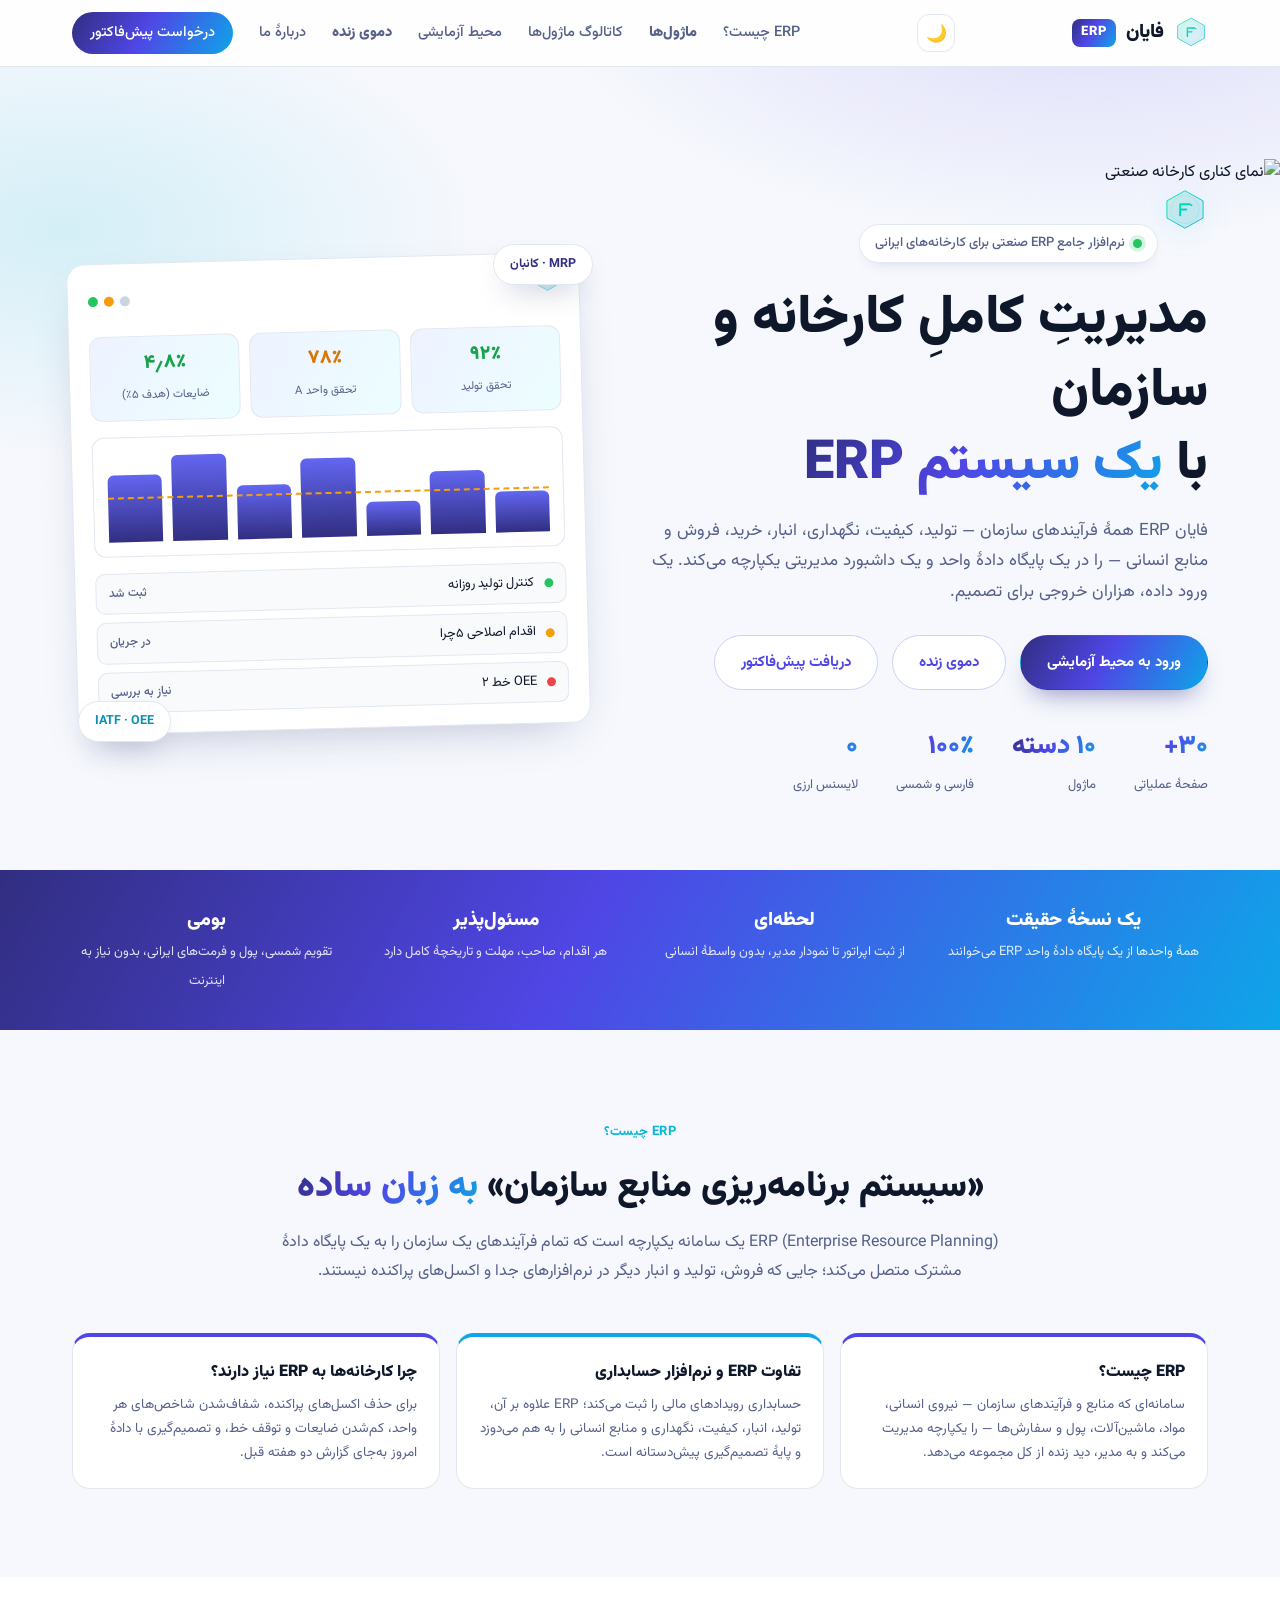
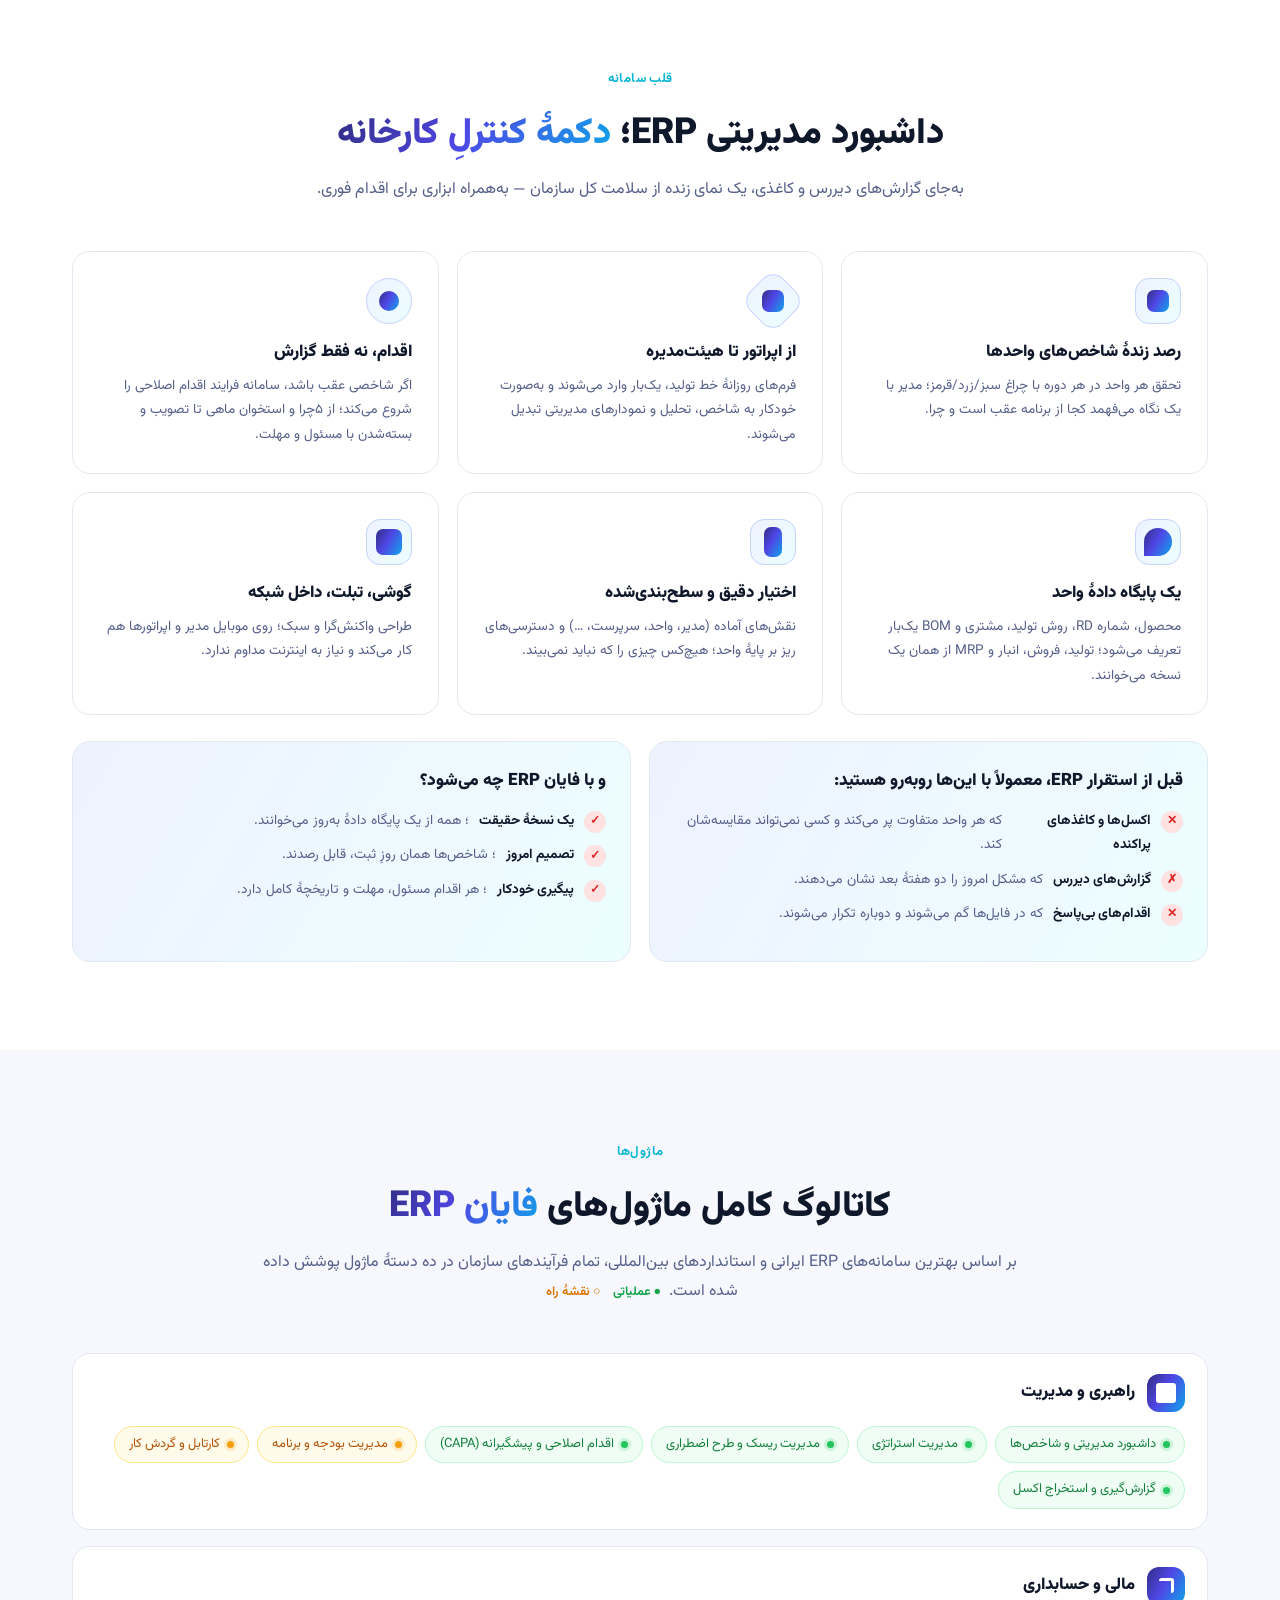
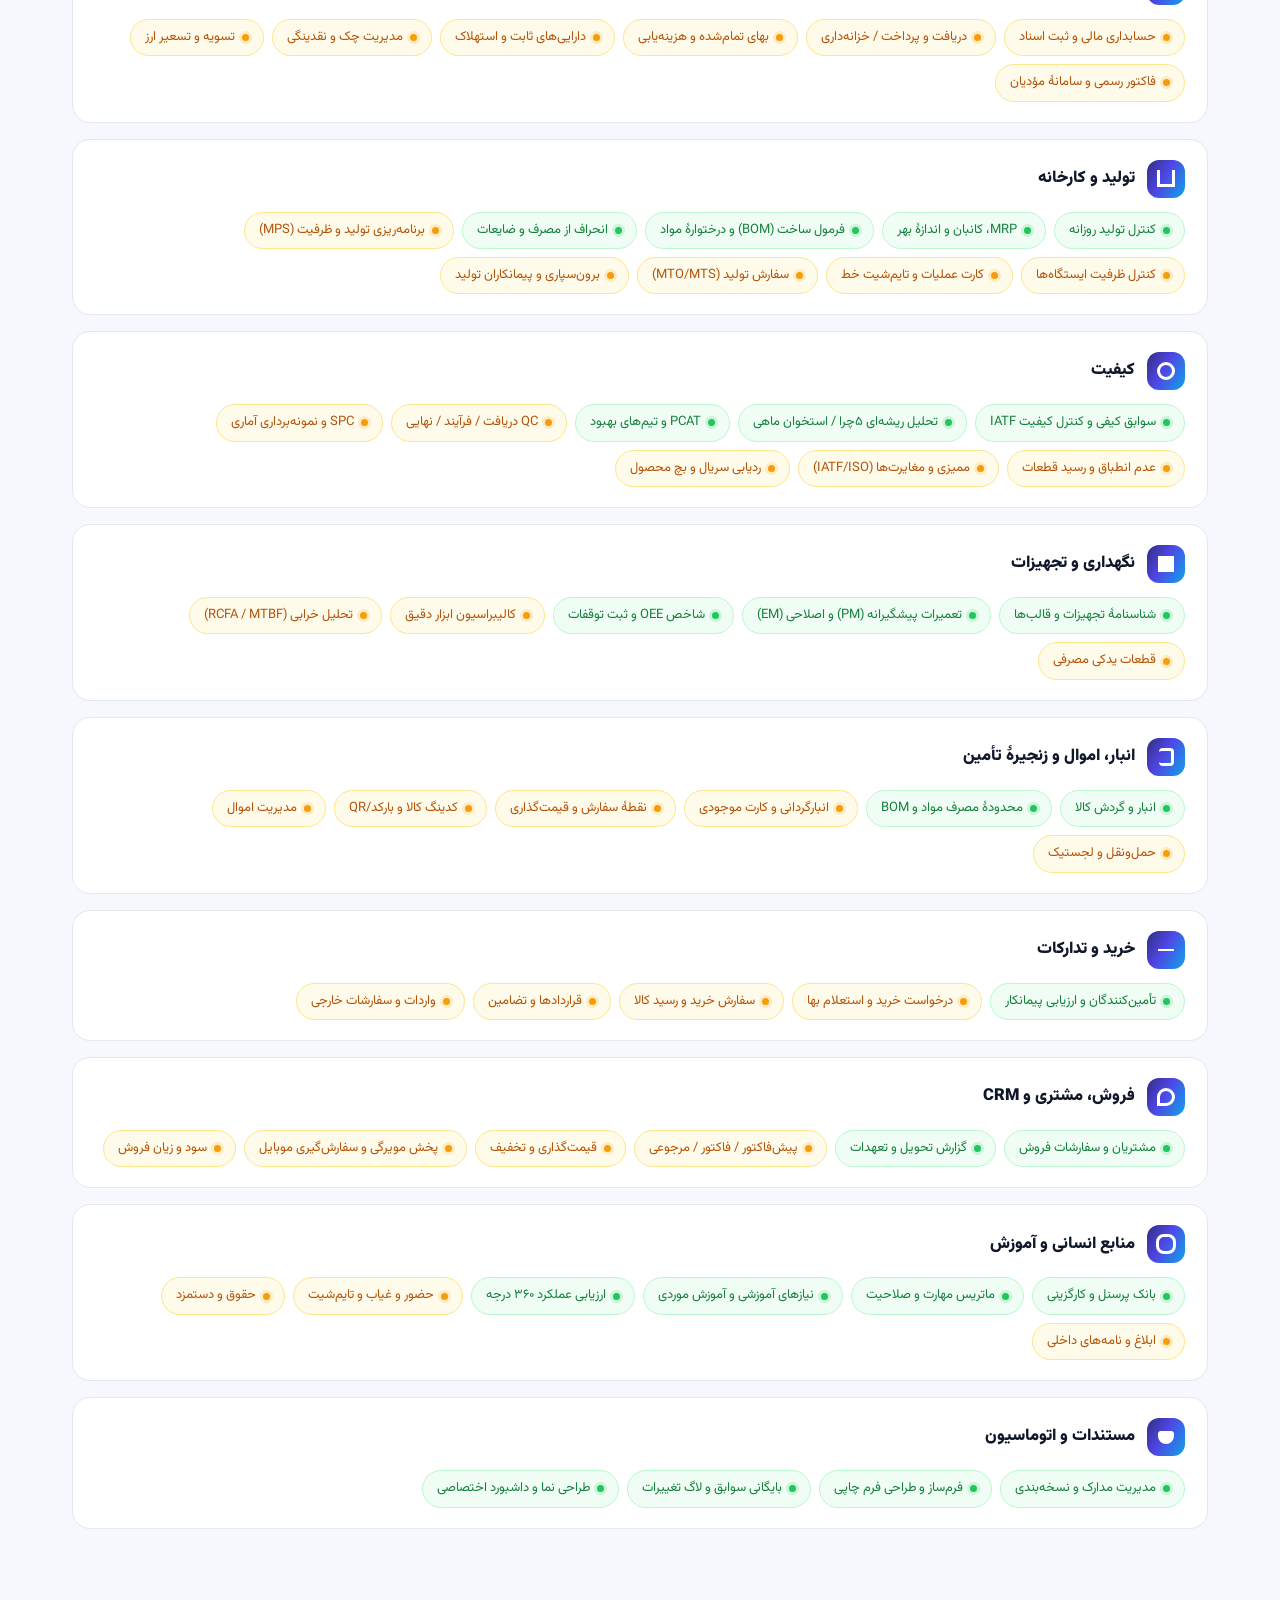
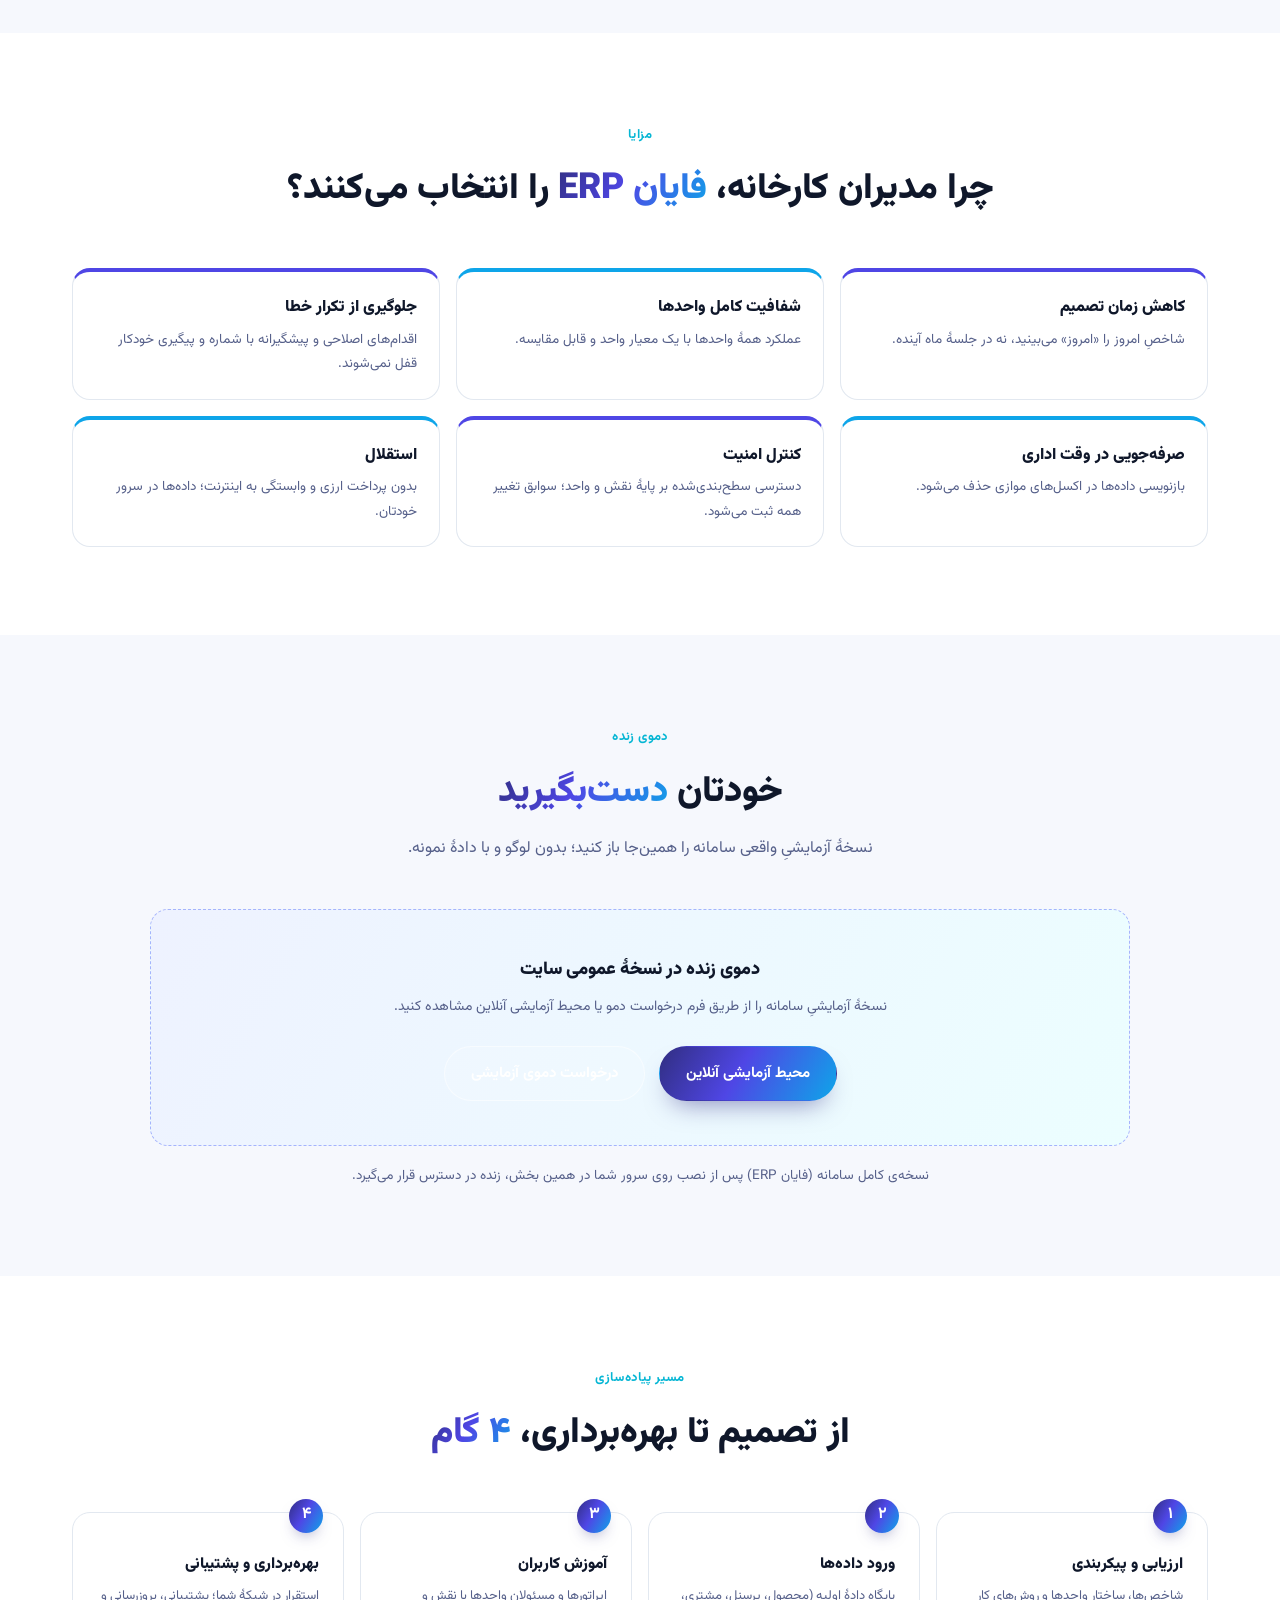
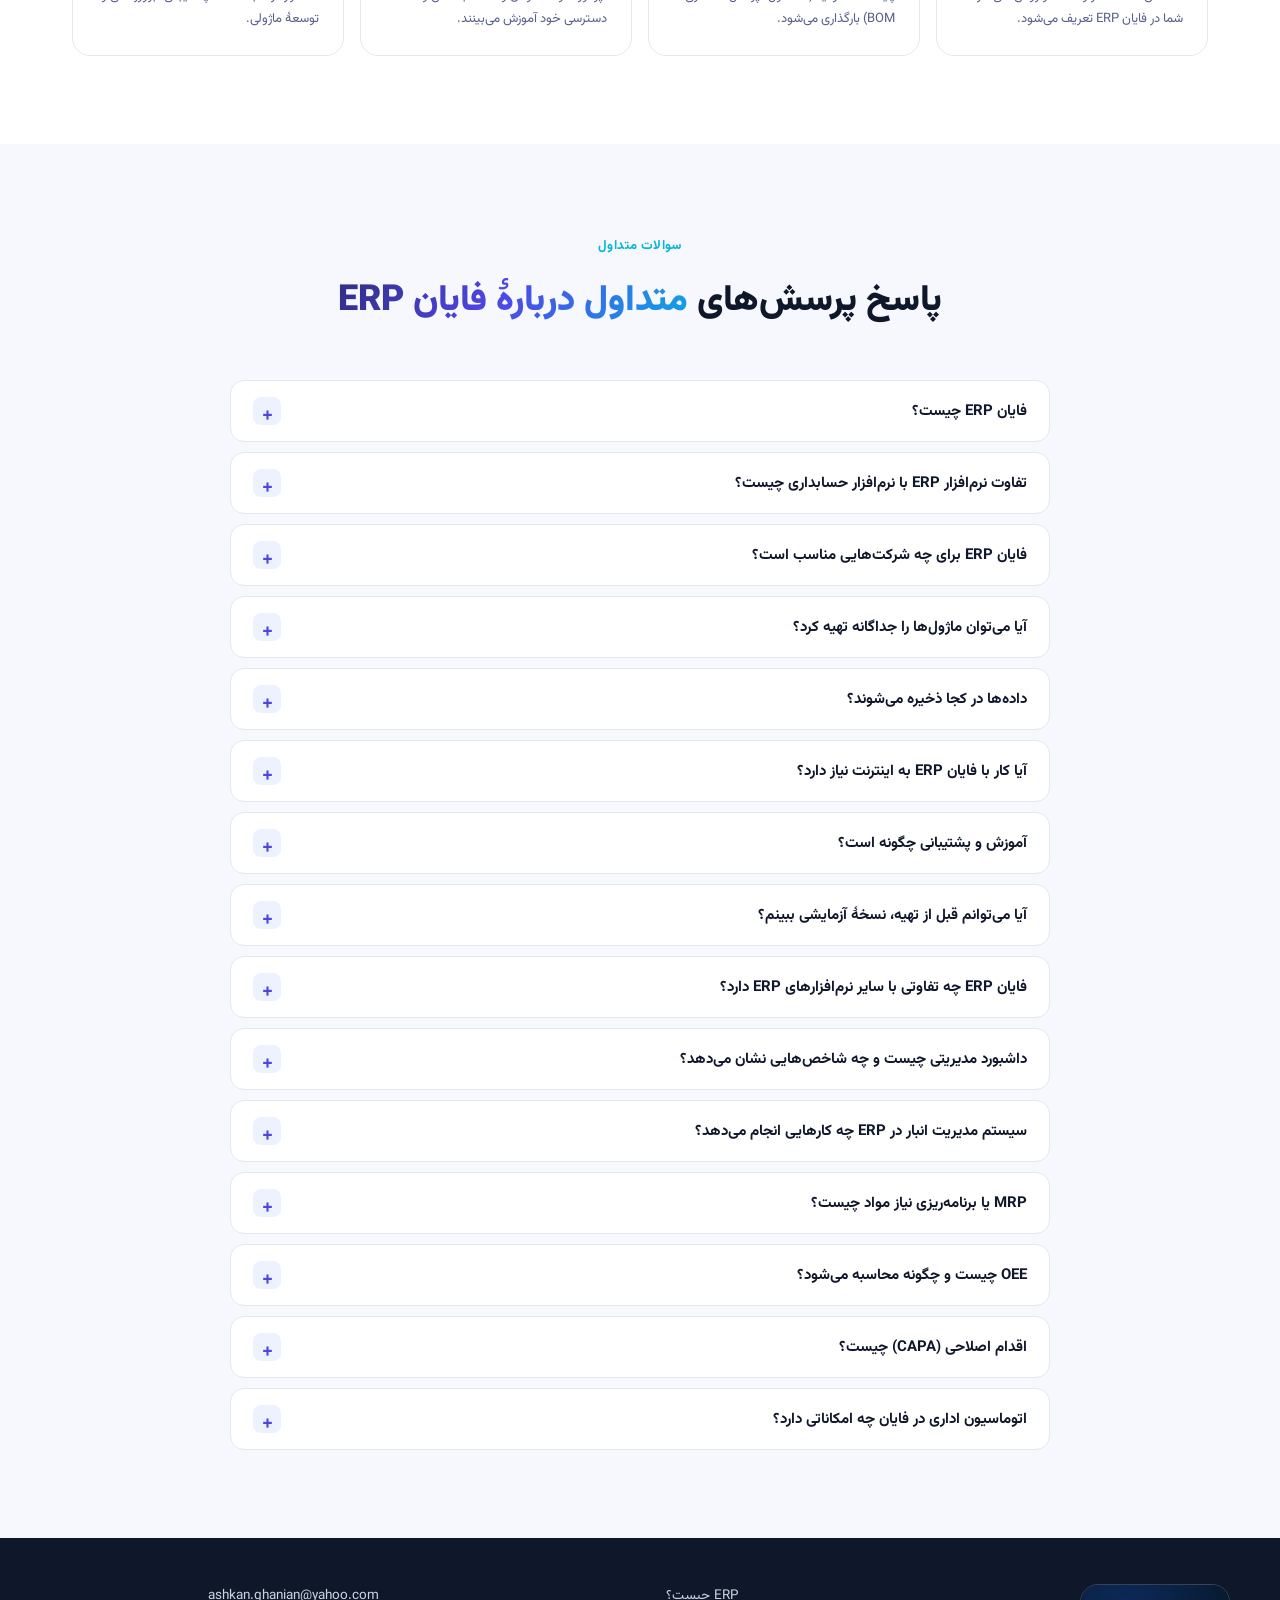
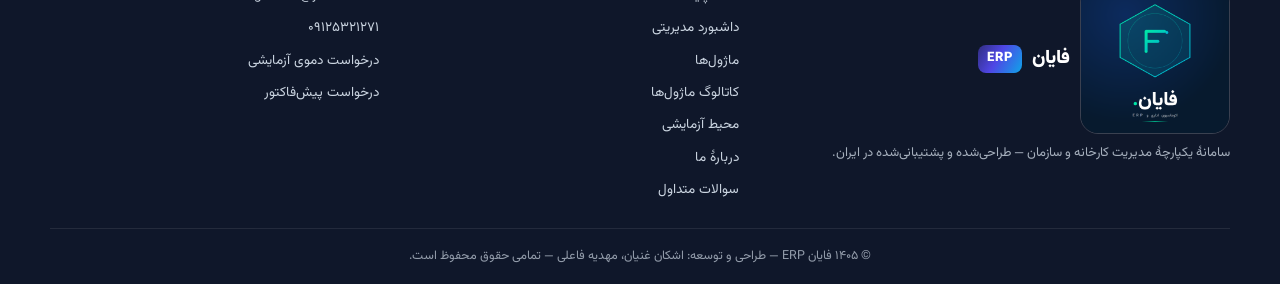
==== commit 976247b8: "Catalog page, factory background art (SVG), trial layout spacing, deep links" ====
--- a/index.html
+++ b/index.html
@@ -169,6 +169,7 @@
     <nav class="nav-links" id="navLinks">
       <a href="#about">ERP چیست؟</a>
       <a href="#modules">ماژول‌ها</a>
+      <a href="catalog.html">کاتالوگ ماژول‌ها</a>
       <a href="trial.html">محیط آزمایشی</a>
       <a href="#demo">دموی زنده</a>
       <a href="about.html">دربارهٔ ما</a>
@@ -180,6 +181,7 @@
 <!-- ================= HERO ================= -->
 <section class="hero" id="hero">
   <div class="hero-bg" aria-hidden="true"></div>
+    <img src="assets/factory-side.svg" class="hero-art" alt="نمای کناری کارخانه صنعتی" loading="eager">
   <div class="container hero-grid">
     <div class="hero-copy">
       <img src="mark.svg" class="hero-logo" alt="لوگوی فایان ERP">
@@ -616,6 +618,8 @@
       <a href="#about">ERP چیست؟</a>
       <a href="#dashboard">داشبورد مدیریتی</a>
       <a href="#modules">ماژول‌ها</a>
+      <a href="catalog.html">کاتالوگ ماژول‌ها</a>
+      <a href="trial.html">محیط آزمایشی</a>
       <a href="about.html">دربارهٔ ما</a>
       <a href="#faq">سوالات متداول</a>
     </div>
--- a/css/style.css
+++ b/css/style.css
@@ -305,6 +305,52 @@
 .spin{display:inline-block;width:14px;height:14px;border:2px solid #fff;border-top-color:transparent;border-radius:50%;animation:rot .7s linear infinite;vertical-align:-2px;margin-left:6px}
 @keyframes rot{to{transform:rotate(360deg)}}
 
+/* ---------- THEME TOGGLE ---------- */
+.theme-btn{width:38px;height:38px;border-radius:12px;border:1.5px solid var(--line);background:var(--card);color:#facc15;cursor:pointer;font-size:17px;display:grid;place-items:center;transition:.25s;flex:none}
+.theme-btn:hover{transform:rotate(18deg);border-color:#a5b4fc}
+
+/* =========================================================
+   تم تیره — با دکمهٔ بالای صفحه روی همهٔ صفحات
+   ========================================================= */
+body.dark{
+  --bg:#0b1220; --card:#141f38; --ink:#eef3ff; --muted:#94a5c7; --line:rgba(255,255,255,.12);
+  --grad-soft:linear-gradient(120deg,rgba(79,70,229,.2),rgba(14,165,233,.12));
+  --shadow:0 18px 52px -24px rgba(0,0,0,.6);
+}
+body.dark .section.alt{background:#0e1830}
+body.dark .nav{background:rgba(15,23,42,.86);border-bottom-color:var(--line)}
+body.dark .nav-links a{color:#b6c0d9}
+body.dark .nav-links a:hover{color:#fff}
+body.dark .nav-links a.nav-cta{color:#fff!important}
+body.dark .pill{background:var(--card);color:#b6c0d9;border-color:var(--line)}
+body.dark .hero-bg{opacity:.9}
+body.dark .mock{background:var(--card);box-shadow:0 24px 70px -30px rgba(0,0,0,.8)}
+body.dark .mock-chart{background:var(--card)}
+body.dark .mr{background:#1c2946}
+body.dark .chip{background:#1c2946}
+body.dark .chip.ok{background:rgba(34,197,94,.14);border-color:rgba(34,197,94,.45);color:#6ee7b7}
+body.dark .chip.soon{background:rgba(245,158,11,.14);border-color:rgba(245,158,11,.45);color:#fcd34d}
+body.dark .faq-list summary::after{background:#29375c}
+body.dark .faq-list summary:hover{background:#1c2946}
+body.dark .demo-frame{background:var(--card)}
+body.dark .demo-note code{background:#29375c;color:#c7d2fe}
+body.dark .bb-copy{border-color:var(--line)}
+body.dark .bb-copy li b{color:var(--ink)}
+body.dark .form-page-head{background:#0e1830}
+body.dark .form-card{box-shadow:0 24px 60px -30px rgba(0,0,0,.6)}
+body.dark .frm-in{background:#1c2946;color:var(--ink)}
+body.dark .frm-in:focus{background:#1c2946;box-shadow:0 0 0 4px rgba(99,102,241,.22)}
+body.dark label.chk-row{background:#1c2946}
+body.dark label.chk-row:has(input:checked){background:rgba(79,70,229,.28);border-color:var(--brand)}
+body.dark .contact-rt div{background:#1c2946}
+body.dark .form-err{background:rgba(239,68,68,.12);border-color:rgba(239,68,68,.45);color:#fca5a5}
+body.dark .back{color:#b6c0d9}
+body.dark .du-card{border-color:rgba(165,180,252,.5)}
+body.dark .du-card p{color:#b6c0d9}
+@media (max-width:860px){
+  body.dark .nav-links{background:#0e1830}
+}
+
 /* ---------- ABOUT US ---------- */
 .team-grid{display:grid;grid-template-columns:repeat(auto-fit,minmax(245px,1fr));gap:16px}
 .team-card{background:var(--card);border:1px solid var(--line);border-radius:var(--rad);padding:24px;position:relative;overflow:hidden;transition:.22s}
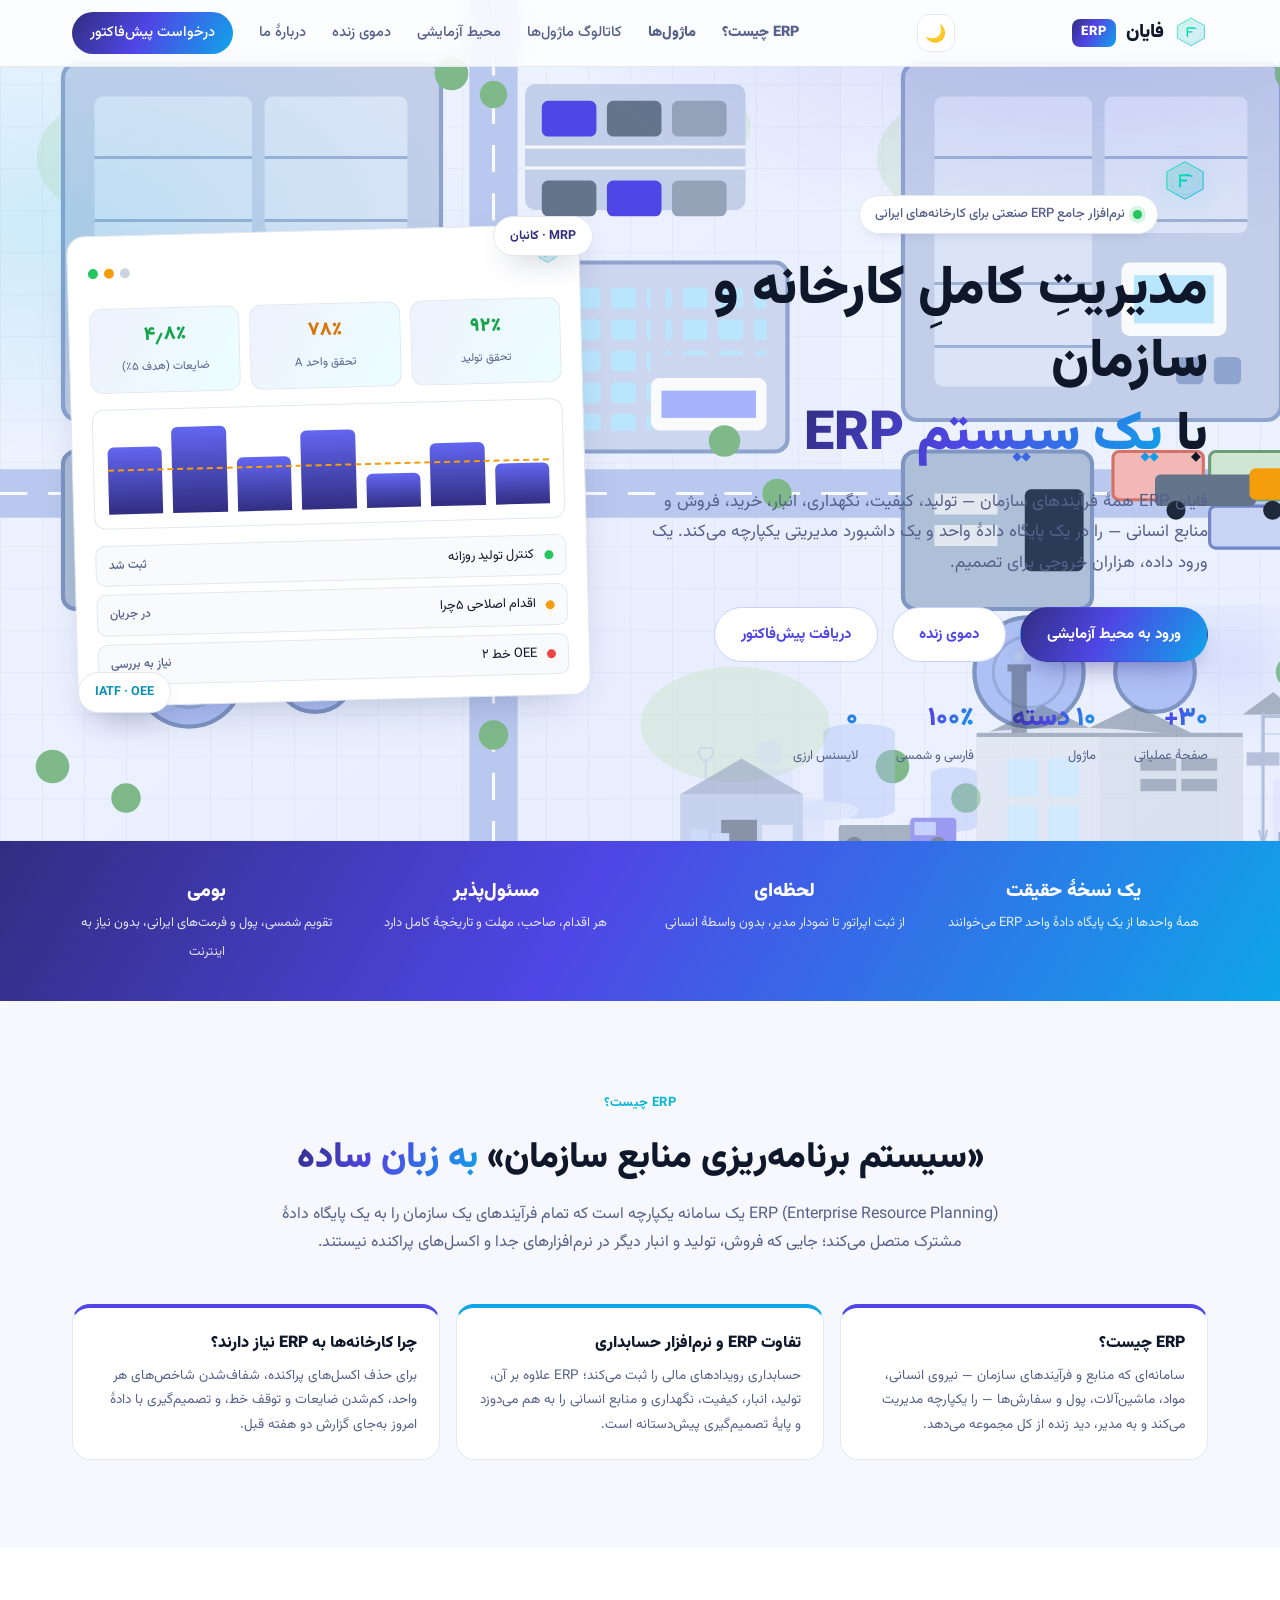
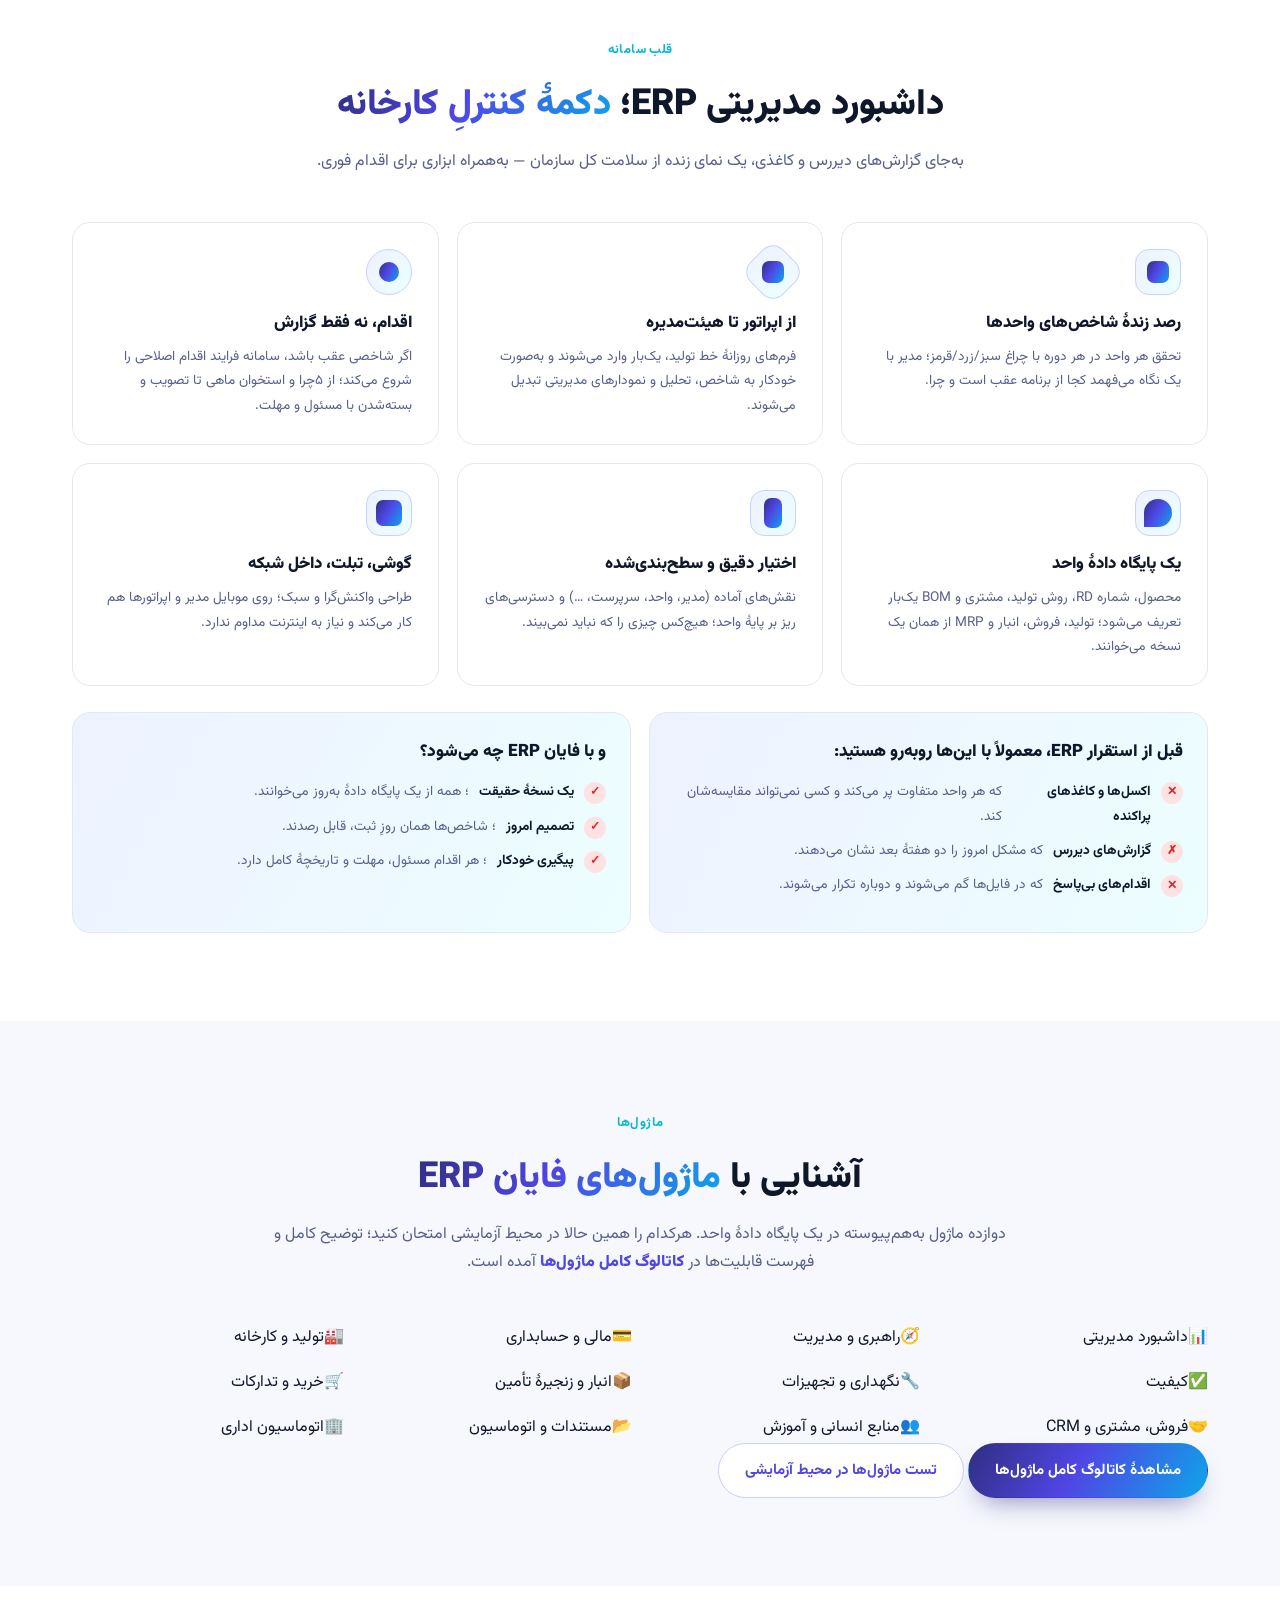
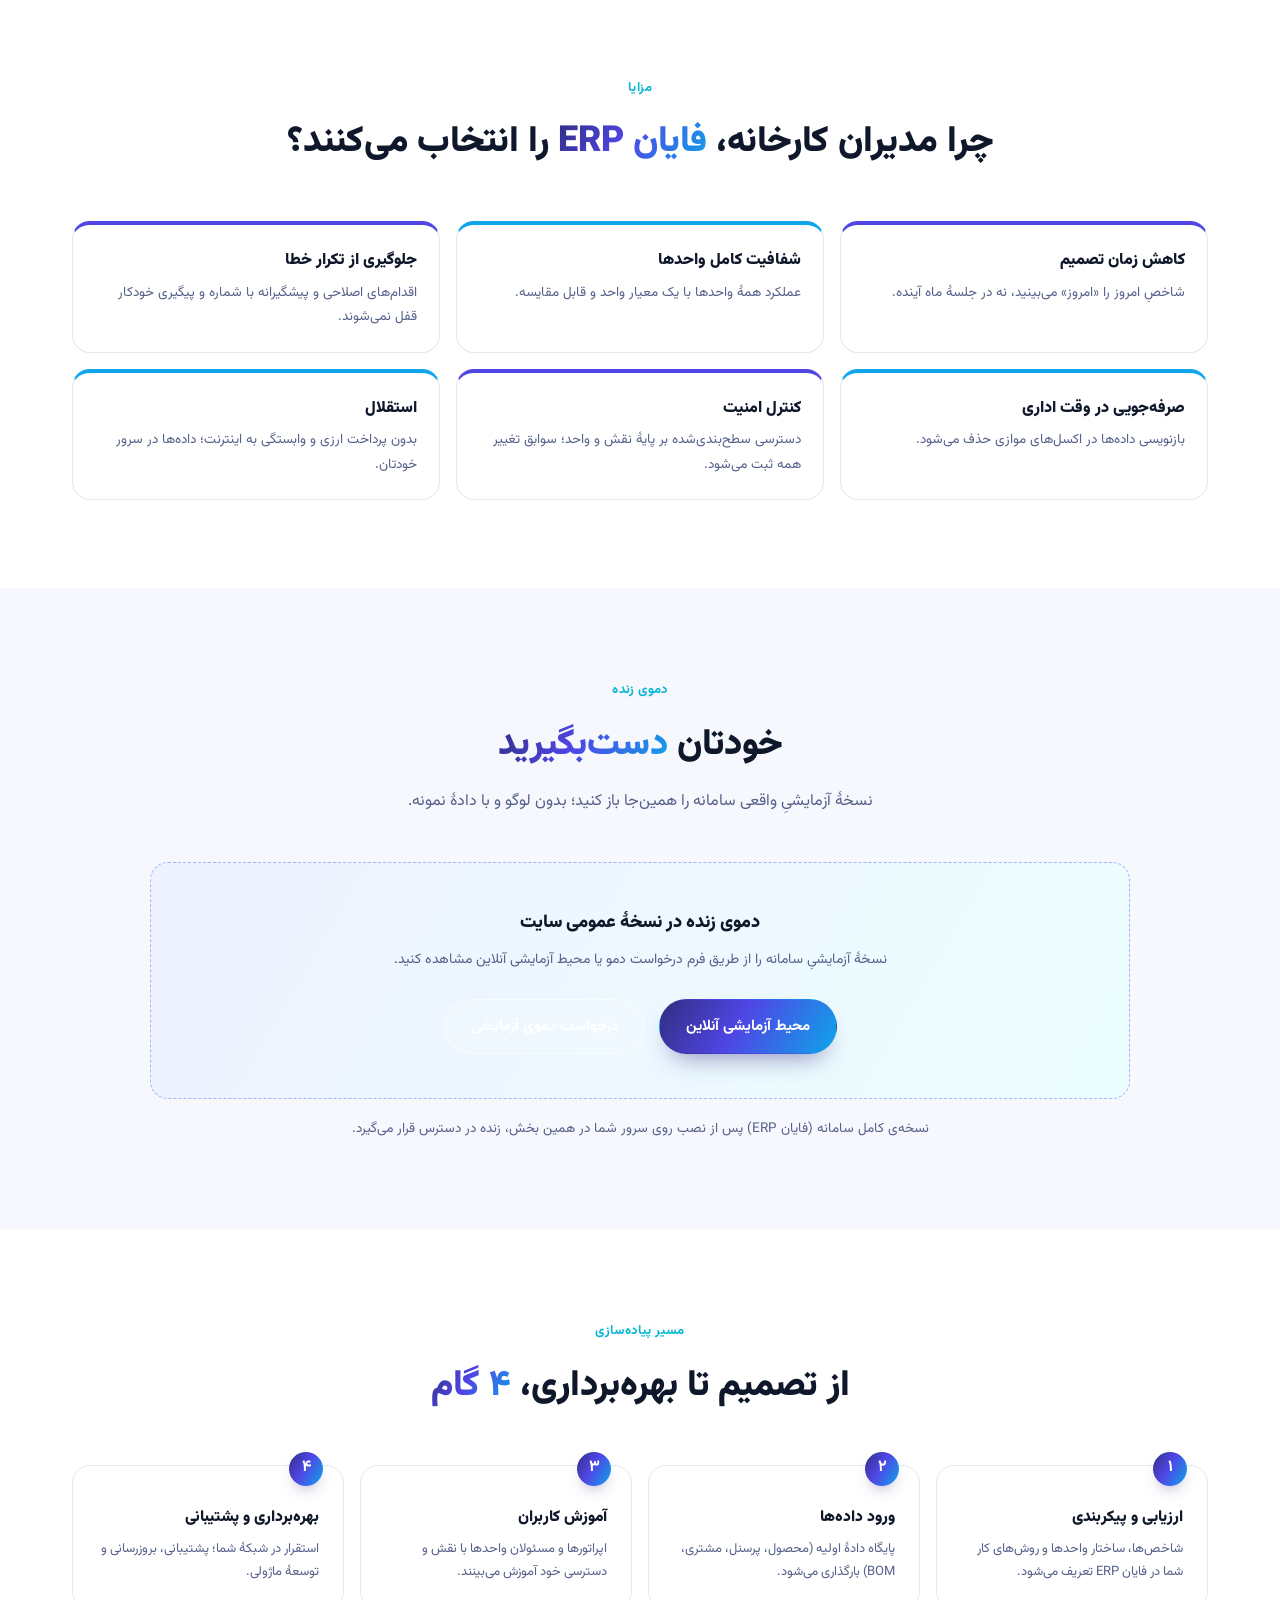
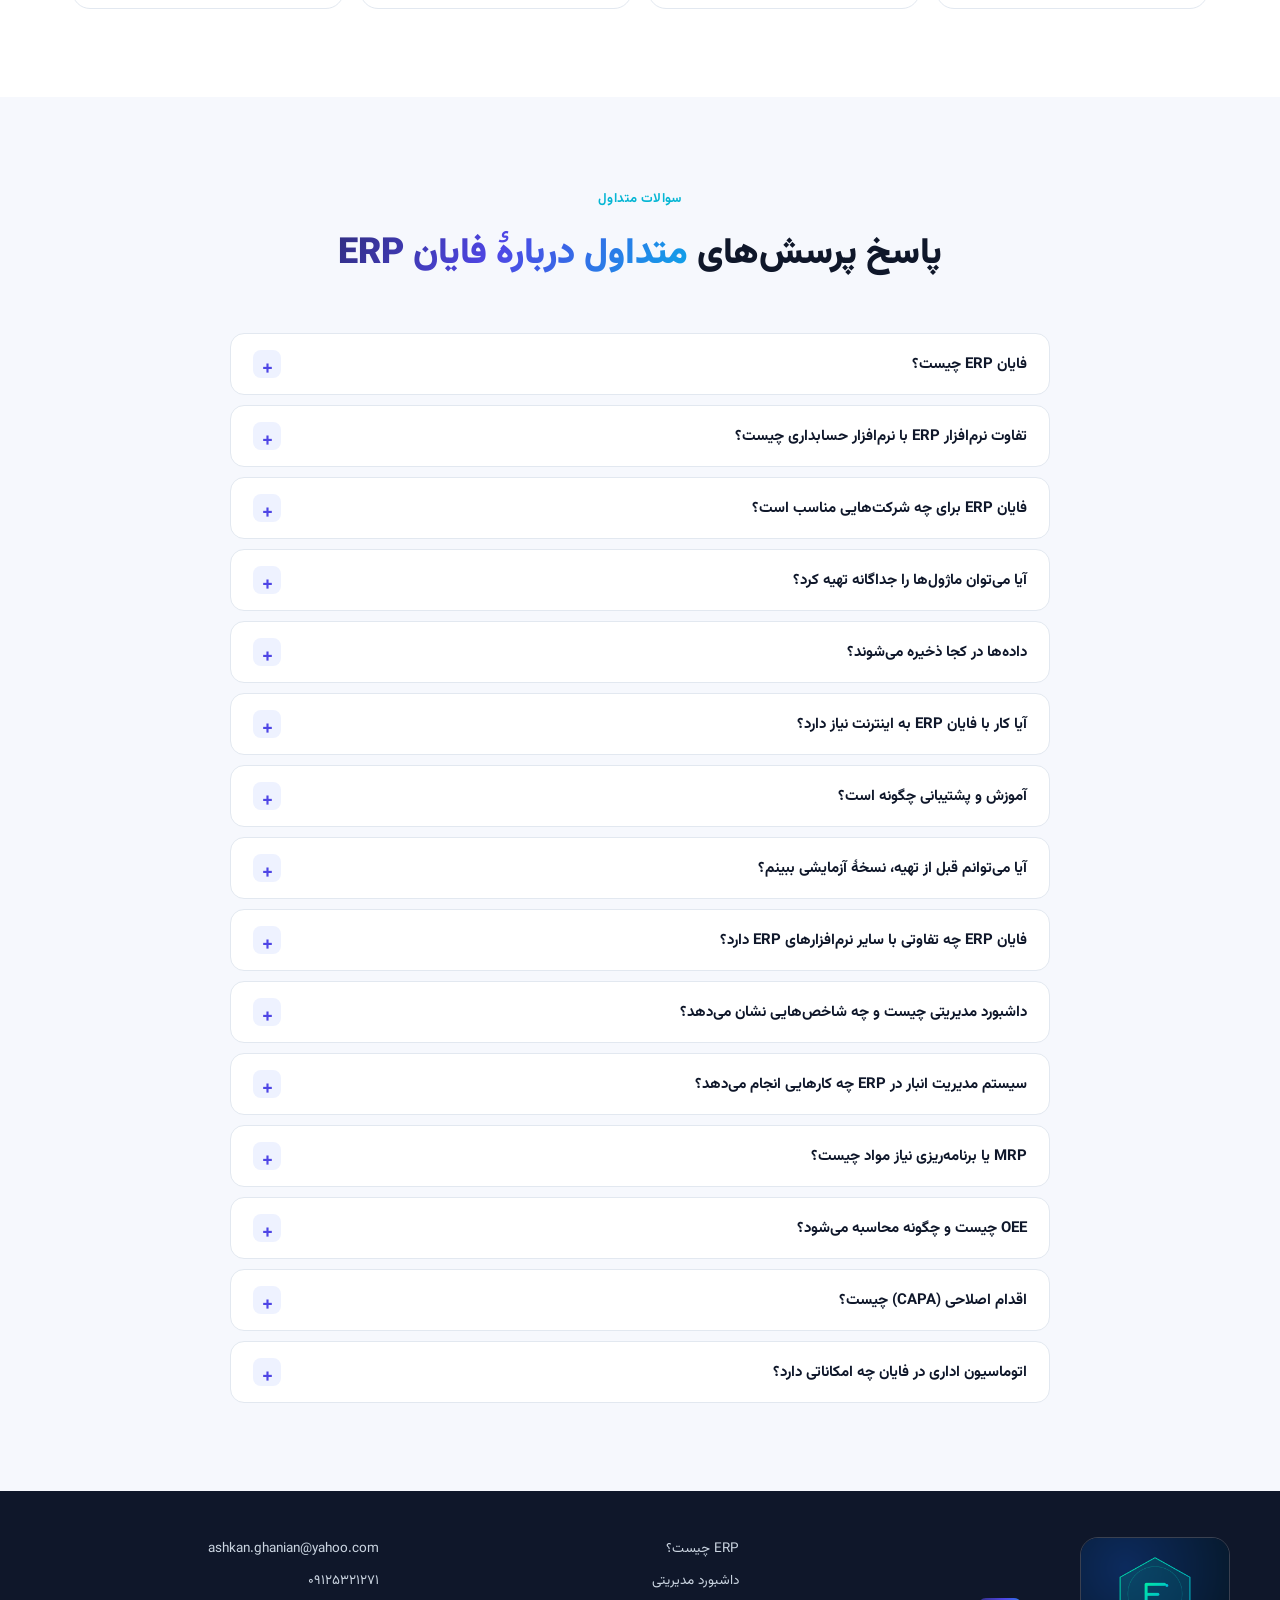
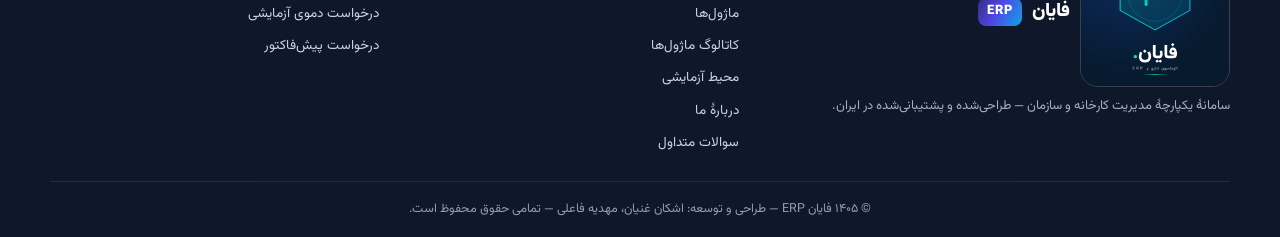
==== commit 0134ddca: "Factory bg on all pages (scrolling), form pages art, index modules teaser -> catalog" ====
--- a/index.html
+++ b/index.html
@@ -328,138 +328,26 @@
   <div class="container">
     <div class="sec-head">
       <span class="kicker">ماژول‌ها</span>
-      <h2>کاتالوگ کامل ماژول‌های <span class="grad">فایان ERP</span></h2>
-      <p class="sec-sub">بر اساس بهترین سامانه‌های ERP ایرانی و استانداردهای بین‌المللی، تمام فرآیندهای سازمان در ده دستهٔ ماژول پوشش داده شده است. <span class="b-ok">● عملیاتی</span> <span class="b-soon">○ نقشهٔ راه</span></p>
-    </div>
-
-    <div class="catalog">
-
-      <div class="cat">
-        <div class="cat-head"><span class="cat-i c1"></span><h3>راهبری و مدیریت</h3></div>
-        <div class="cat-chips">
-          <span class="chip ok">داشبورد مدیریتی و شاخص‌ها</span>
-          <span class="chip ok">مدیریت استراتژی</span>
-          <span class="chip ok">مدیریت ریسک و طرح اضطراری</span>
-          <span class="chip ok">اقدام اصلاحی و پیشگیرانه (CAPA)</span>
-          <span class="chip soon">مدیریت بودجه و برنامه</span>
-          <span class="chip soon">کارتابل و گردش کار</span>
-          <span class="chip ok">گزارش‌گیری و استخراج اکسل</span>
-        </div>
-      </div>
-
-      <div class="cat">
-        <div class="cat-head"><span class="cat-i c2"></span><h3>مالی و حسابداری</h3></div>
-        <div class="cat-chips">
-          <span class="chip soon">حسابداری مالی و ثبت اسناد</span>
-          <span class="chip soon">دریافت و پرداخت / خزانه‌داری</span>
-          <span class="chip soon">بهای تمام‌شده و هزینه‌یابی</span>
-          <span class="chip soon">دارایی‌های ثابت و استهلاک</span>
-          <span class="chip soon">مدیریت چک و نقدینگی</span>
-          <span class="chip soon">تسویه و تسعیر ارز</span>
-          <span class="chip soon">فاکتور رسمی و سامانهٔ مؤدیان</span>
-        </div>
-      </div>
-
-      <div class="cat">
-        <div class="cat-head"><span class="cat-i c3"></span><h3>تولید و کارخانه</h3></div>
-        <div class="cat-chips">
-          <span class="chip ok">کنترل تولید روزانه</span>
-          <span class="chip ok">MRP، کانبان و اندازهٔ بهر</span>
-          <span class="chip ok">فرمول ساخت (BOM) و درختوارهٔ مواد</span>
-          <span class="chip ok">انحراف از مصرف و ضایعات</span>
-          <span class="chip soon">برنامه‌ریزی تولید و ظرفیت (MPS)</span>
-          <span class="chip soon">کنترل ظرفیت ایستگاه‌ها</span>
-          <span class="chip soon">کارت عملیات و تایم‌شیت خط</span>
-          <span class="chip soon">سفارش تولید (MTO/MTS)</span>
-          <span class="chip soon">برون‌سپاری و پیمانکاران تولید</span>
-        </div>
-      </div>
-
-      <div class="cat">
-        <div class="cat-head"><span class="cat-i c4"></span><h3>کیفیت</h3></div>
-        <div class="cat-chips">
-          <span class="chip ok">سوابق کیفی و کنترل کیفیت IATF</span>
-          <span class="chip ok">تحلیل ریشه‌ای ۵چرا / استخوان ماهی</span>
-          <span class="chip ok">PCAT و تیم‌های بهبود</span>
-          <span class="chip soon">QC دریافت / فرآیند / نهایی</span>
-          <span class="chip soon">SPC و نمونه‌برداری آماری</span>
-          <span class="chip soon">عدم انطباق و رسید قطعات</span>
-          <span class="chip soon">ممیزی و مغایرت‌ها (IATF/ISO)</span>
-          <span class="chip soon">ردیابی سریال و بچ محصول</span>
-        </div>
-      </div>
-
-      <div class="cat">
-        <div class="cat-head"><span class="cat-i c5"></span><h3>نگهداری و تجهیزات</h3></div>
-        <div class="cat-chips">
-          <span class="chip ok">شناسنامهٔ تجهیزات و قالب‌ها</span>
-          <span class="chip ok">تعمیرات پیشگیرانه (PM) و اصلاحی (EM)</span>
-          <span class="chip ok">شاخص OEE و ثبت توقفات</span>
-          <span class="chip soon">کالیبراسیون ابزار دقیق</span>
-          <span class="chip soon">تحلیل خرابی (RCFA / MTBF)</span>
-          <span class="chip soon">قطعات یدکی مصرفی</span>
-        </div>
-      </div>
-
-      <div class="cat">
-        <div class="cat-head"><span class="cat-i c6"></span><h3>انبار، اموال و زنجیرهٔ تأمین</h3></div>
-        <div class="cat-chips">
-          <span class="chip ok">انبار و گردش کالا</span>
-          <span class="chip ok">محدودهٔ مصرف مواد و BOM</span>
-          <span class="chip soon">انبارگردانی و کارت موجودی</span>
-          <span class="chip soon">نقطهٔ سفارش و قیمت‌گذاری</span>
-          <span class="chip soon">کدینگ کالا و بارکد/QR</span>
-          <span class="chip soon">مدیریت اموال</span>
-          <span class="chip soon">حمل‌ونقل و لجستیک</span>
-        </div>
-      </div>
-
-      <div class="cat">
-        <div class="cat-head"><span class="cat-i c7"></span><h3>خرید و تدارکات</h3></div>
-        <div class="cat-chips">
-          <span class="chip ok">تأمین‌کنندگان و ارزیابی پیمانکار</span>
-          <span class="chip soon">درخواست خرید و استعلام بها</span>
-          <span class="chip soon">سفارش خرید و رسید کالا</span>
-          <span class="chip soon">قراردادها و تضامین</span>
-          <span class="chip soon">واردات و سفارشات خارجی</span>
-        </div>
-      </div>
-
-      <div class="cat">
-        <div class="cat-head"><span class="cat-i c8"></span><h3>فروش، مشتری و CRM</h3></div>
-        <div class="cat-chips">
-          <span class="chip ok">مشتریان و سفارشات فروش</span>
-          <span class="chip ok">گزارش تحویل و تعهدات</span>
-          <span class="chip soon">پیش‌فاکتور / فاکتور / مرجوعی</span>
-          <span class="chip soon">قیمت‌گذاری و تخفیف</span>
-          <span class="chip soon">پخش مویرگی و سفارش‌گیری موبایل</span>
-          <span class="chip soon">سود و زیان فروش</span>
-        </div>
-      </div>
-
-      <div class="cat">
-        <div class="cat-head"><span class="cat-i c9"></span><h3>منابع انسانی و آموزش</h3></div>
-        <div class="cat-chips">
-          <span class="chip ok">بانک پرسنل و کارگزینی</span>
-          <span class="chip ok">ماتریس مهارت و صلاحیت</span>
-          <span class="chip ok">نیازهای آموزشی و آموزش موردی</span>
-          <span class="chip ok">ارزیابی عملکرد ۳۶۰ درجه</span>
-          <span class="chip soon">حضور و غیاب و تایم‌شیت</span>
-          <span class="chip soon">حقوق و دستمزد</span>
-          <span class="chip soon">ابلاغ و نامه‌های داخلی</span>
-        </div>
-      </div>
-
-      <div class="cat">
-        <div class="cat-head"><span class="cat-i c10"></span><h3>مستندات و اتوماسیون</h3></div>
-        <div class="cat-chips">
-          <span class="chip ok">مدیریت مدارک و نسخه‌بندی</span>
-          <span class="chip ok">فرم‌ساز و طراحی فرم چاپی</span>
-          <span class="chip ok">بایگانی سوابق و لاگ تغییرات</span>
-          <span class="chip ok">طراحی نما و داشبورد اختصاصی</span>
-        </div>
-      </div>
-
+      <h2>آشنایی با <span class="grad">ماژول‌های فایان ERP</span></h2>
+      <p class="sec-sub">دوازده ماژول به‌هم‌پیوسته در یک پایگاه دادهٔ واحد. هرکدام را همین حالا در محیط آزمایشی امتحان کنید؛ توضیح کامل و فهرست قابلیت‌ها در <a href="catalog.html" style="color:var(--brand);font-weight:800">کاتالوگ کامل ماژول‌ها</a> آمده است.</p>
+    </div>
+    <div class="modules-grid">
+      <a href="catalog.html"><span class="mi">📊</span>داشبورد مدیریتی</a>
+      <a href="catalog.html"><span class="mi">🧭</span>راهبری و مدیریت</a>
+      <a href="catalog.html"><span class="mi">💳</span>مالی و حسابداری</a>
+      <a href="catalog.html"><span class="mi">🏭</span>تولید و کارخانه</a>
+      <a href="catalog.html"><span class="mi">✅</span>کیفیت</a>
+      <a href="catalog.html"><span class="mi">🔧</span>نگهداری و تجهیزات</a>
+      <a href="catalog.html"><span class="mi">📦</span>انبار و زنجیرهٔ تأمین</a>
+      <a href="catalog.html"><span class="mi">🛒</span>خرید و تدارکات</a>
+      <a href="catalog.html"><span class="mi">🤝</span>فروش، مشتری و CRM</a>
+      <a href="catalog.html"><span class="mi">👥</span>منابع انسانی و آموزش</a>
+      <a href="catalog.html"><span class="mi">📂</span>مستندات و اتوماسیون</a>
+      <a href="catalog.html"><span class="mi">🏢</span>اتوماسیون اداری</a>
+    </div>
+    <div class="center-cta">
+      <a class="btn btn-primary" href="catalog.html">مشاهدهٔ کاتالوگ کامل ماژول‌ها</a>
+      <a class="btn btn-ghost" href="trial.html">تست ماژول‌ها در محیط آزمایشی</a>
     </div>
   </div>
 </section>
--- a/css/style.css
+++ b/css/style.css
@@ -17,10 +17,41 @@
 }
 *{margin:0;padding:0;box-sizing:border-box}
 html{scroll-behavior:smooth}
-body{font-family:'Vazirmatn',Tahoma,sans-serif;background:var(--bg);color:var(--ink);line-height:1.8}
+body{font-family:'Vazirmatn',Tahoma,sans-serif;background-color:var(--bg);
+  background-image:url("../assets/factory-top.svg");background-size:840px;background-attachment:fixed;
+  color:var(--ink);line-height:1.8}
 a{text-decoration:none;color:inherit}
-.container{max-width:1180px;margin:0 auto;padding:0 22px}
-.grad{background:var(--grad);-webkit-background-clip:text;background-clip:text;color:transparent}
+.container{max-width:1180px;margin:0 auto;padding:0 22px}
+.grad{background:var(--grad);-webkit-background-clip:text;background-clip:text;color:transparent}
+
+/* ---------- کاتالوگ ماژول‌ها ---------- */
+.cat-hero{position:relative;overflow:hidden;padding:74px 0 36px}
+.cat-hero .hero-art{opacity:.42}
+.cat-meta{display:flex;gap:26px;flex-wrap:wrap;margin-top:22px}
+.cat-meta b{font-size:24px;font-weight:900;display:block;background:var(--grad);-webkit-background-clip:text;background-clip:text;color:transparent}
+.cat-meta span{font-size:13px;color:var(--muted)}
+.cat-list{display:grid;grid-template-columns:1fr 1fr;gap:18px;margin-top:26px}
+.cat-card{background:var(--card);border:1px solid var(--line);border-radius:var(--rad);padding:24px 26px;box-shadow:var(--shadow);position:relative;overflow:hidden;transition:.22s}
+.cat-card:hover{transform:translateY(-4px);border-color:#c7d2fe}
+.cat-card::before{content:"";position:absolute;top:0;inset-inline-start:0;width:100%;height:4px;background:var(--grad)}
+.cat-head{display:flex;align-items:center;gap:12px;margin-bottom:10px}
+.cat-ico{width:46px;height:46px;border-radius:14px;display:grid;place-items:center;font-size:23px;flex:none;background:var(--grad-soft);border:1px solid var(--line)}
+.cat-head h3{font-size:17px;font-weight:900}
+.cat-head .chip{margin-inline-start:auto}
+.cat-card p{color:var(--muted);font-size:14px;line-height:2.05;margin-bottom:14px}
+.cat-feats{list-style:none;display:grid;grid-template-columns:1fr 1fr;gap:7px 14px;margin-bottom:16px}
+.cat-feats li{font-size:13px;color:var(--muted);display:flex;align-items:center;gap:7px}
+.cat-feats li::before{content:"✓";width:19px;height:19px;border-radius:50%;background:rgba(34,197,94,.14);color:#16a34a;display:grid;place-items:center;font-size:11px;font-weight:900;flex:none}
+.cat-feats li.ad::before{background:rgba(245,158,11,.16);color:#d97706;content:"＋"}
+.cat-actions{display:flex;gap:8px;flex-wrap:wrap;border-top:1px dashed var(--line);padding-top:14px}
+.cat-actions .btn{padding:9px 16px;font-size:13px}
+.cat-test-band{position:relative;overflow:hidden;margin-top:44px;border-radius:22px;padding:46px 30px;text-align:center;color:#fff;background:linear-gradient(120deg,#0f172a,#312e81 55%,#0e7490)}
+.cat-test-band::before{content:"";position:absolute;inset:0;background:url("../assets/factory-side.svg") center/cover;opacity:.16;pointer-events:none}
+.cat-test-band h2{font-size:26px;font-weight:900;margin-bottom:10px;position:relative}
+.cat-test-band p{color:#c7d2fe;max-width:640px;margin:0 auto 22px;position:relative}
+.cat-test-band .btn{position:relative}
+.cat-cols{display:grid;grid-template-columns:1fr 1fr;gap:18px;margin-top:20px}
+@media (max-width:900px){.cat-list,.cat-feats,.cat-cols{grid-template-columns:1fr}}
 
 /* ---------- NAV ---------- */
 .nav{position:sticky;top:0;z-index:50;backdrop-filter:blur(12px);background:rgba(255,255,255,.82);border-bottom:1px solid var(--line)}
@@ -51,12 +82,13 @@
 .btn-ghost:hover{border-color:var(--brand)}
 .btn-sm{padding:8px 16px;font-size:13px}
 
-/* ---------- HERO ---------- */
-.hero{position:relative;overflow:hidden;padding:92px 0 70px}
-.hero-bg{position:absolute;inset:0;z-index:-1;
-  background:radial-gradient(900px 420px at 85% -10%,rgba(79,70,229,.16),transparent 60%),
-             radial-gradient(700px 380px at 5% 20%,rgba(6,182,212,.14),transparent 60%);
-}
+/* ---------- HERO ---------- */
+.hero{position:relative;overflow:hidden;padding:92px 0 70px}
+.hero-bg{position:absolute;inset:0;z-index:-1;
+  background:radial-gradient(900px 420px at 85% -10%,rgba(79,70,229,.16),transparent 60%),
+             radial-gradient(700px 380px at 5% 20%,rgba(6,182,212,.14),transparent 60%);
+}
+.hero-art{position:absolute;inset-inline-start:-70px;bottom:-30px;width:min(680px,60%);z-index:-1;pointer-events:none;opacity:.5}
 .hero-grid{display:grid;grid-template-columns:1.05fr .95fr;gap:56px;align-items:center}
 .pill{display:inline-flex;align-items:center;gap:8px;background:#fff;border:1px solid var(--line);border-radius:999px;padding:7px 15px;font-size:13px;font-weight:500;color:var(--muted);box-shadow:0 6px 16px -10px rgba(30,41,98,.25)}
 .pill .dot,.demo-bar i:first-child{width:9px;height:9px;border-radius:50%;background:#22c55e;box-shadow:0 0 0 4px rgba(34,197,94,.18)}
@@ -268,7 +300,9 @@
   .section{padding:64px 0}
 }
 /* ---------- FORMS / SUB-PAGES ---------- */
-.form-page-head{border-bottom:1px solid var(--line);background:#fff}
+.form-page-head{border-bottom:1px solid var(--line);background:#fff;position:relative;overflow:hidden}
+.form-page-head::after{content:"";position:absolute;inset-inline-start:-40px;bottom:-34px;width:340px;height:120px;background:url("../assets/factory-side.svg") no-repeat bottom left/cover;opacity:.2;pointer-events:none}
+body.dark .form-page-head::after{opacity:.1}
 .form-page-head .nav-inner{justify-content:space-between}
 .form-page-head .back{font-size:13px;font-weight:700;color:var(--muted);text-decoration:none;padding:8px 14px;border:1.5px solid var(--line);border-radius:10px;transition:.2s}
 .form-page-head .back:hover{border-color:var(--brand);color:var(--brand)}
@@ -316,7 +350,9 @@
   --bg:#0b1220; --card:#141f38; --ink:#eef3ff; --muted:#94a5c7; --line:rgba(255,255,255,.12);
   --grad-soft:linear-gradient(120deg,rgba(79,70,229,.2),rgba(14,165,233,.12));
   --shadow:0 18px 52px -24px rgba(0,0,0,.6);
+  background-color:#081020;background-blend-mode:multiply;
 }
+body.dark .hero-art{opacity:.26}
 body.dark .section.alt{background:#0e1830}
 body.dark .nav{background:rgba(15,23,42,.86);border-bottom-color:var(--line)}
 body.dark .nav-links a{color:#b6c0d9}
